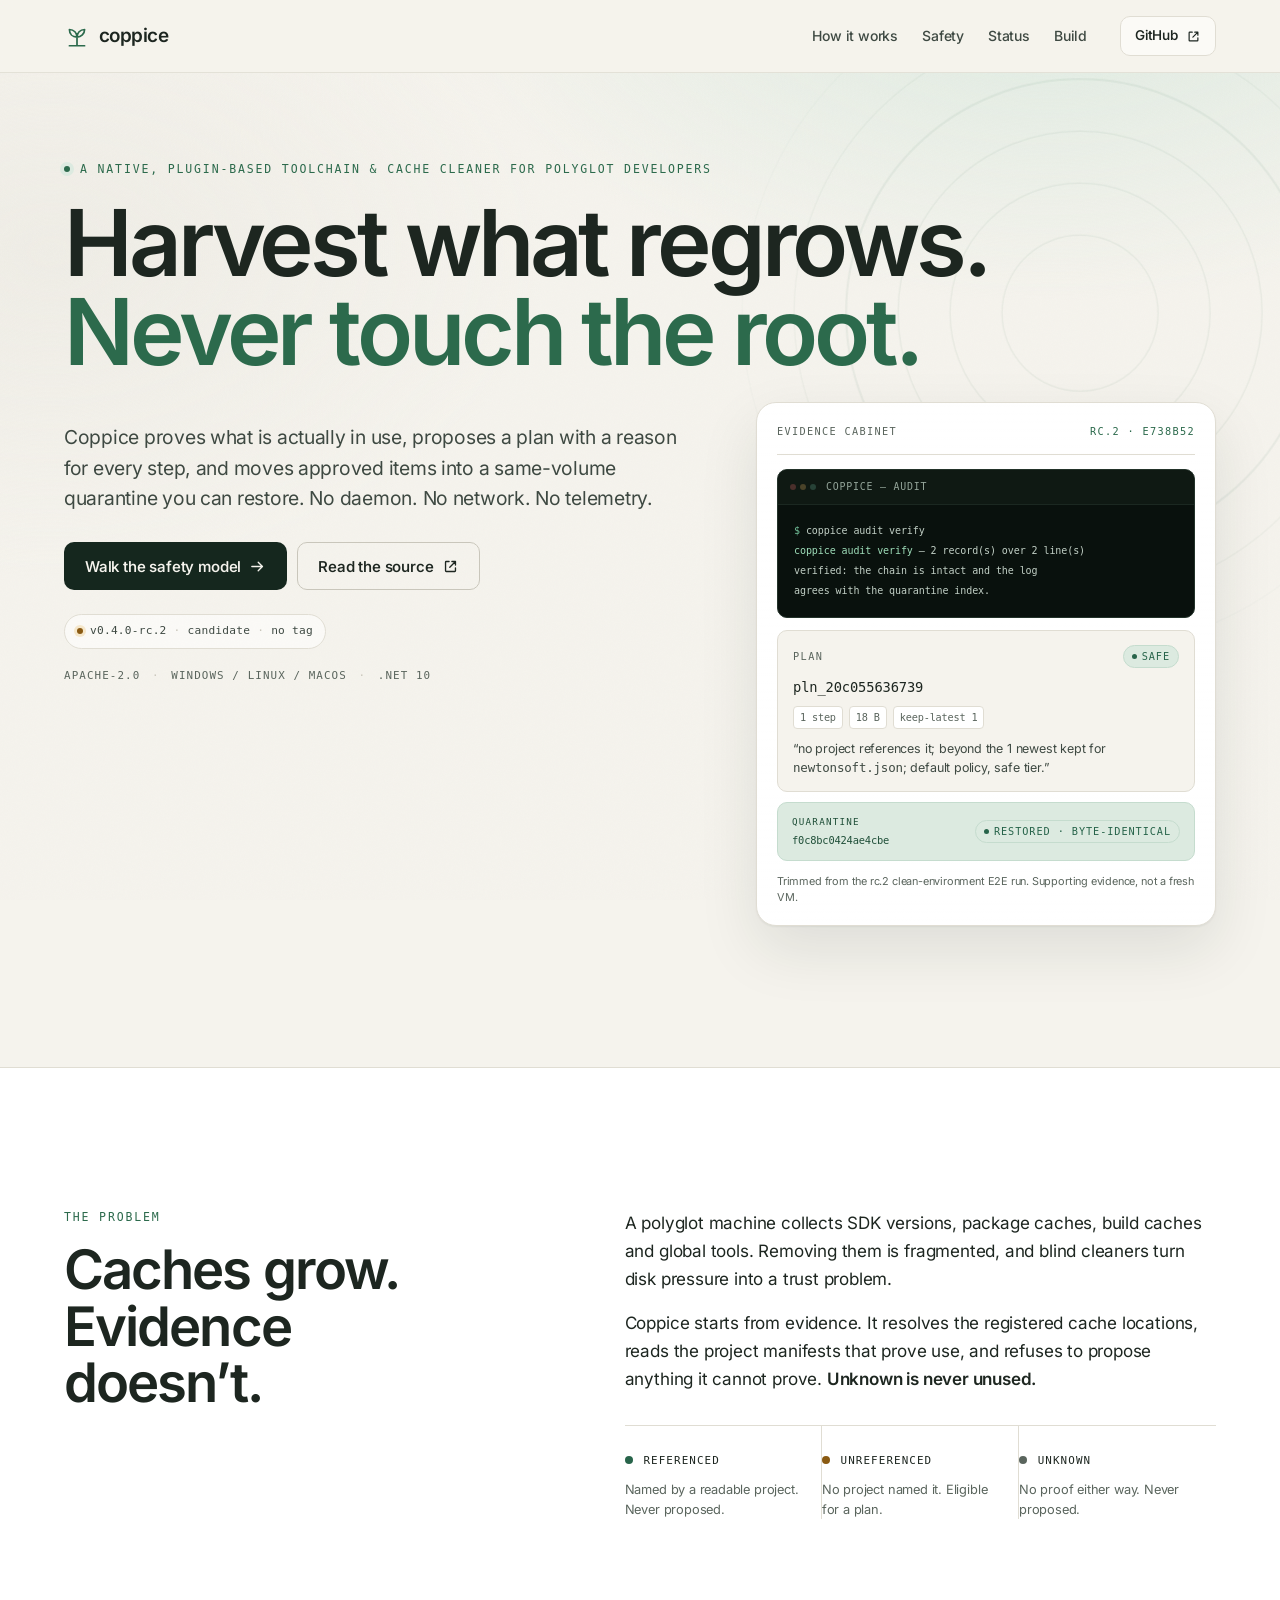
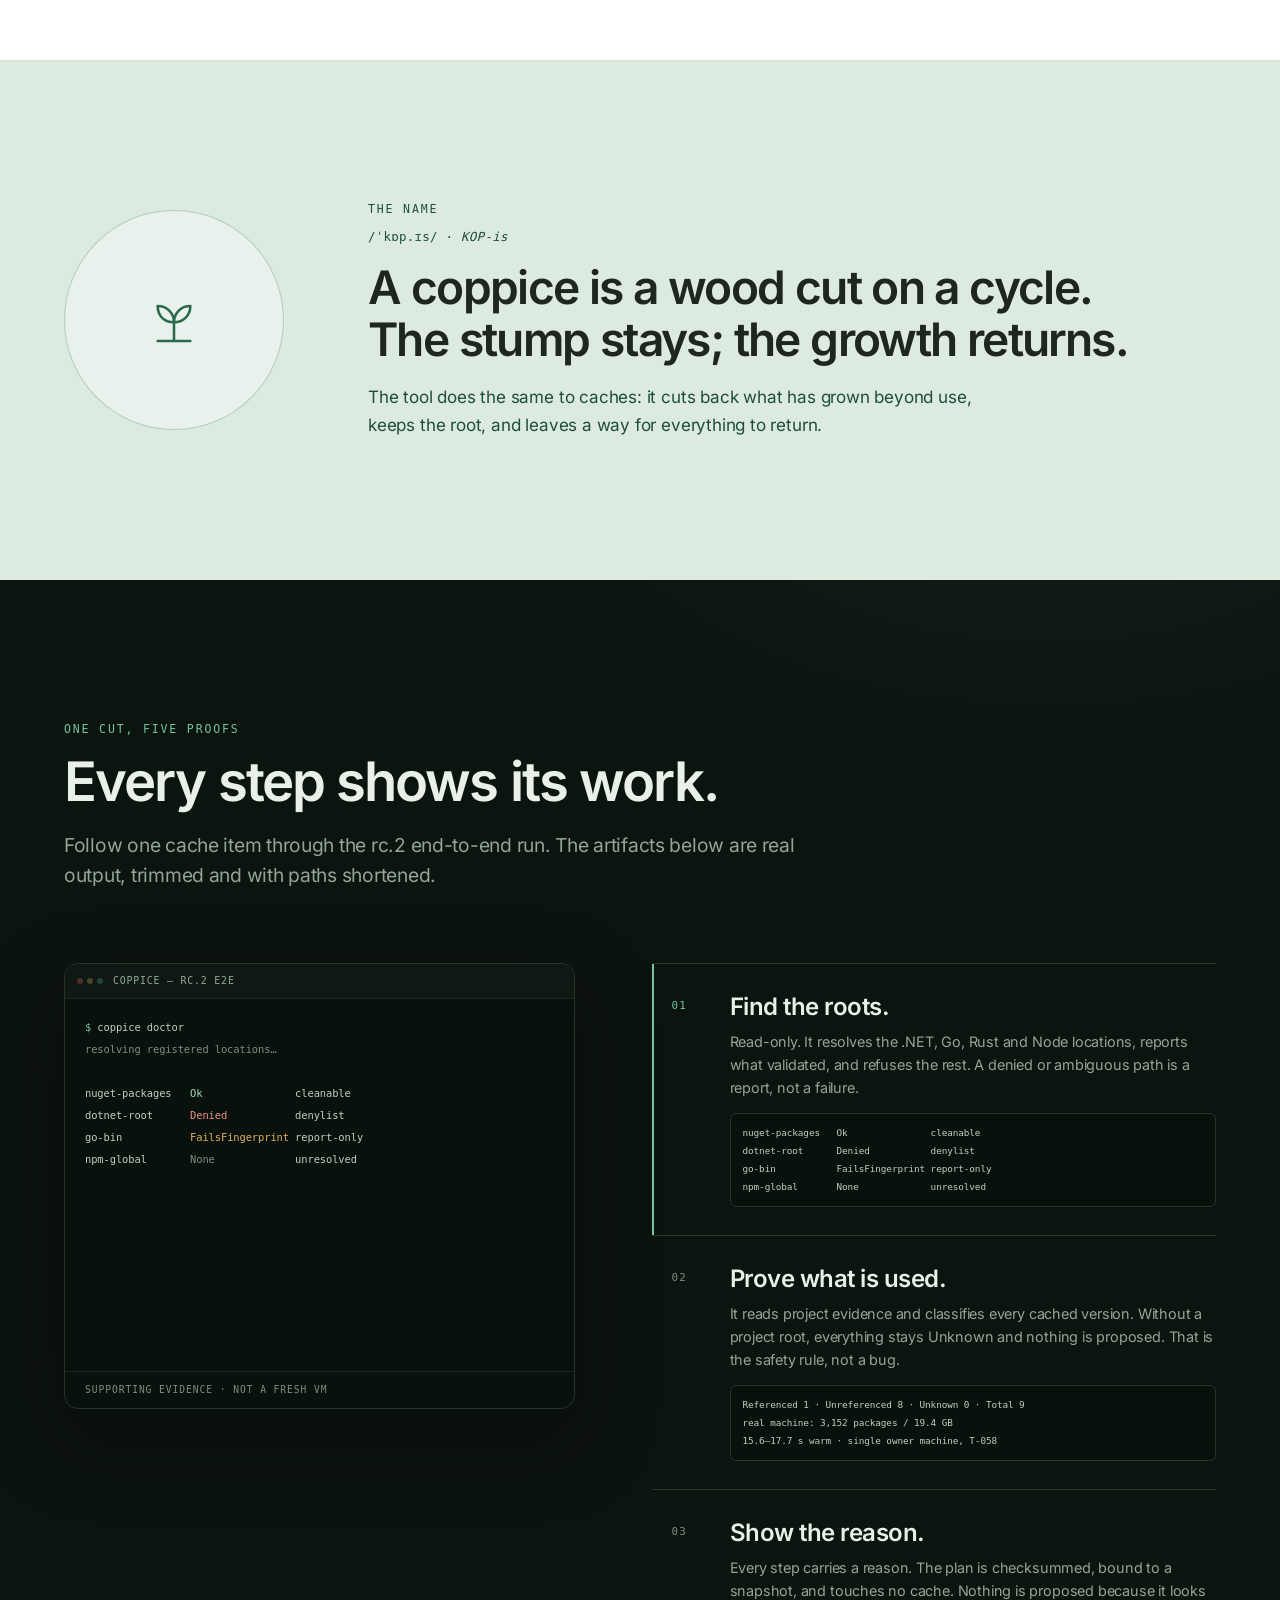
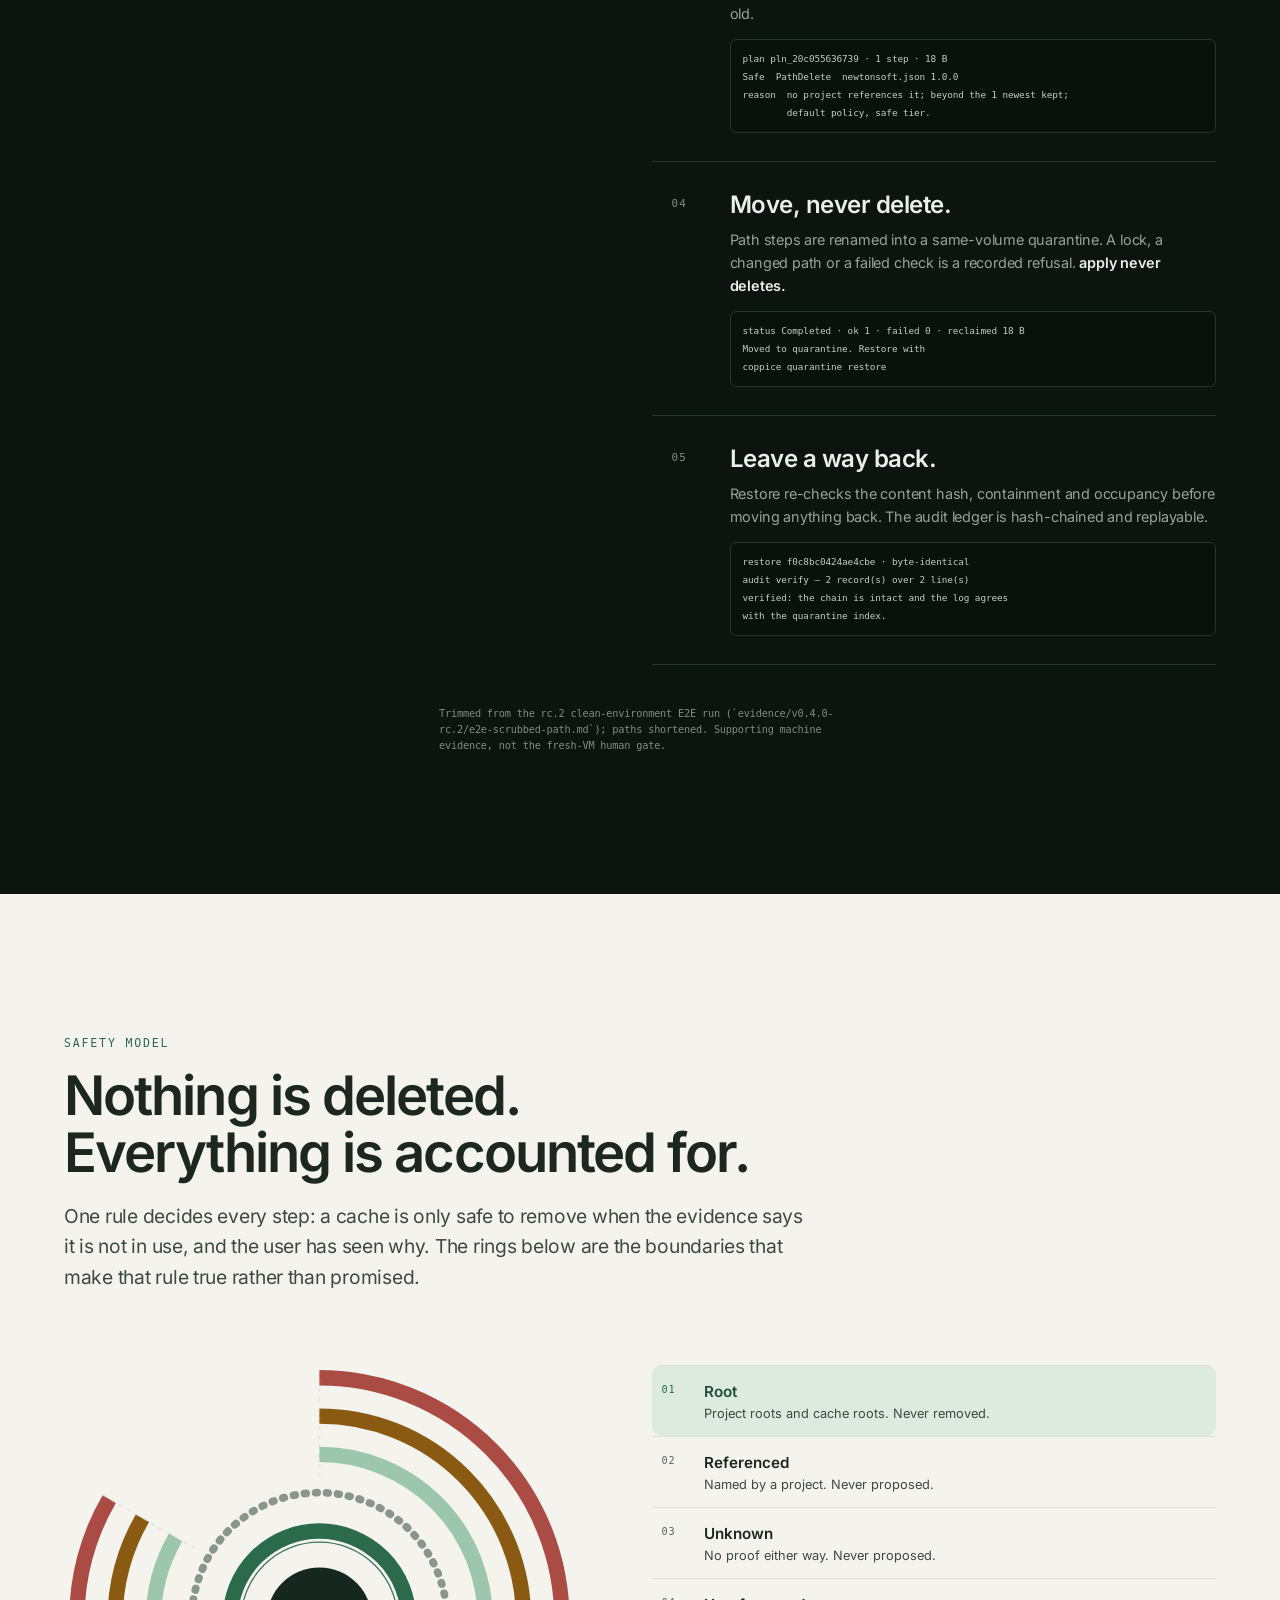
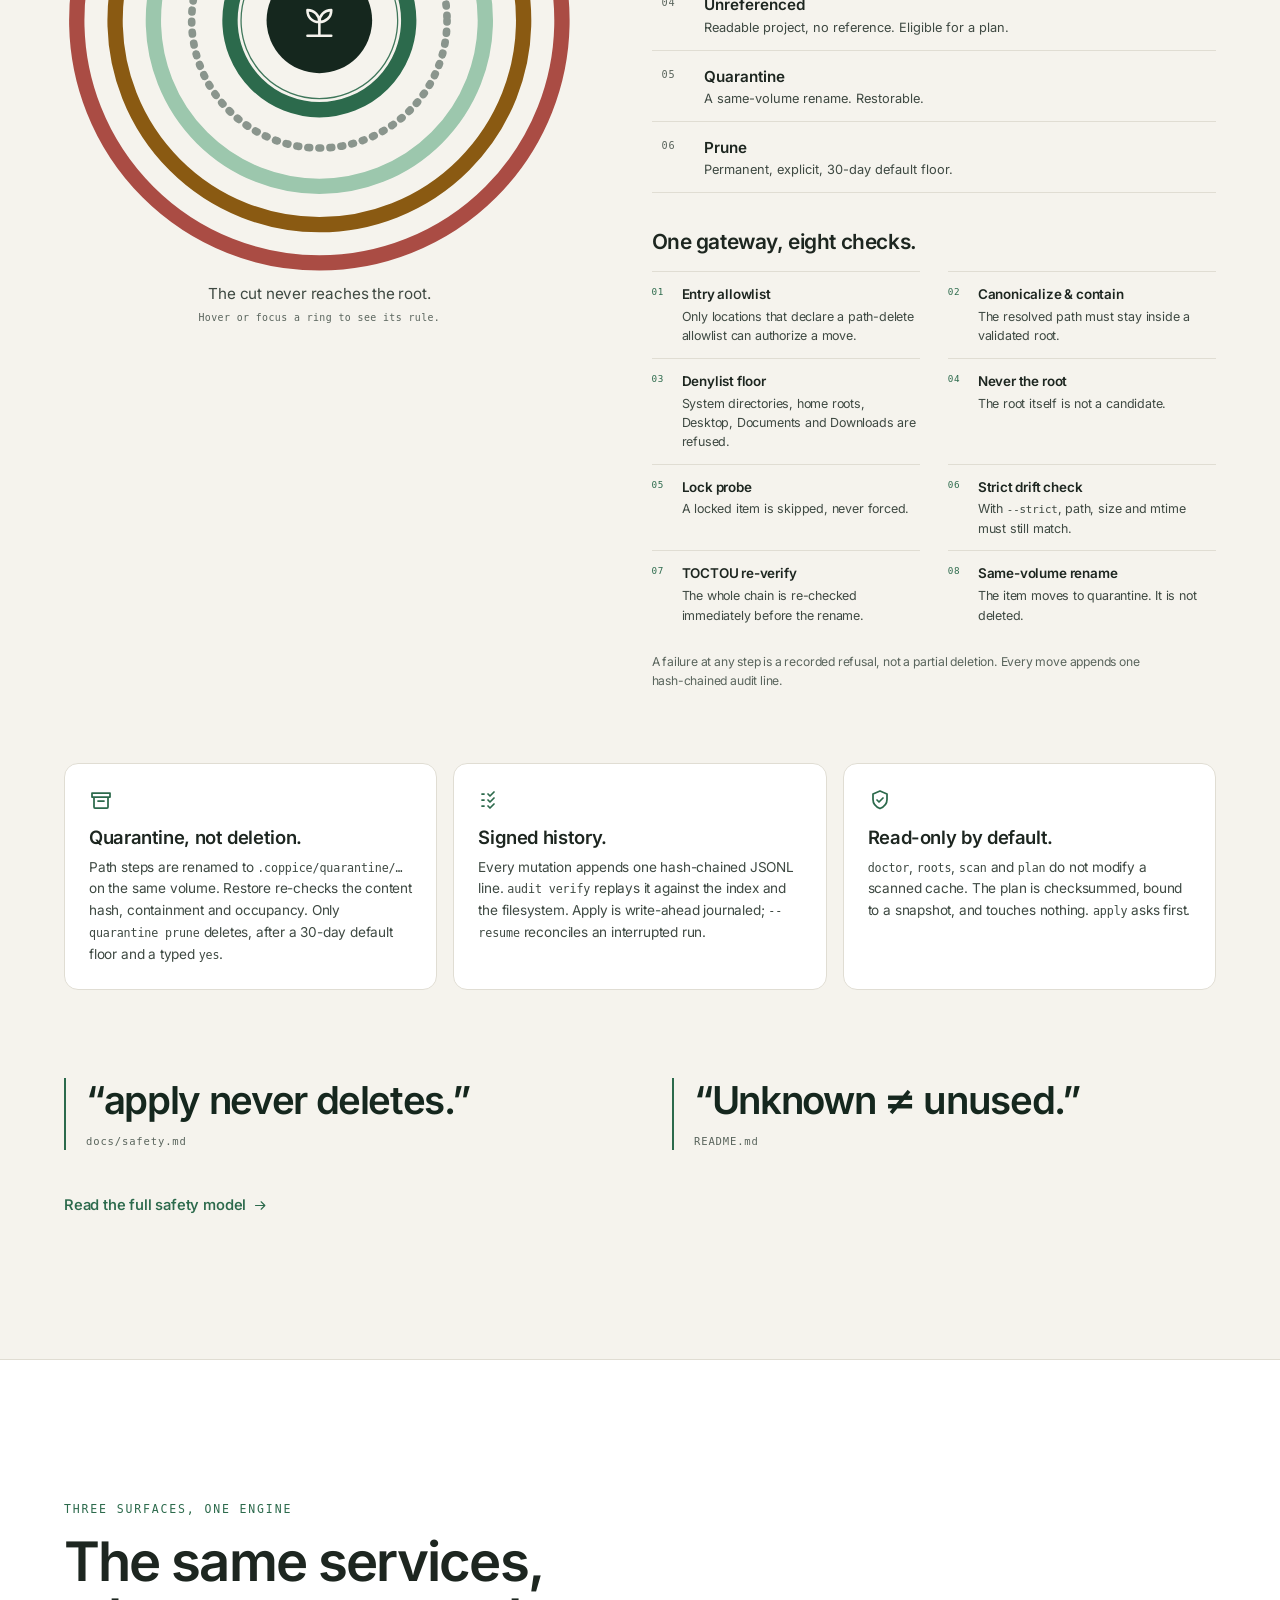
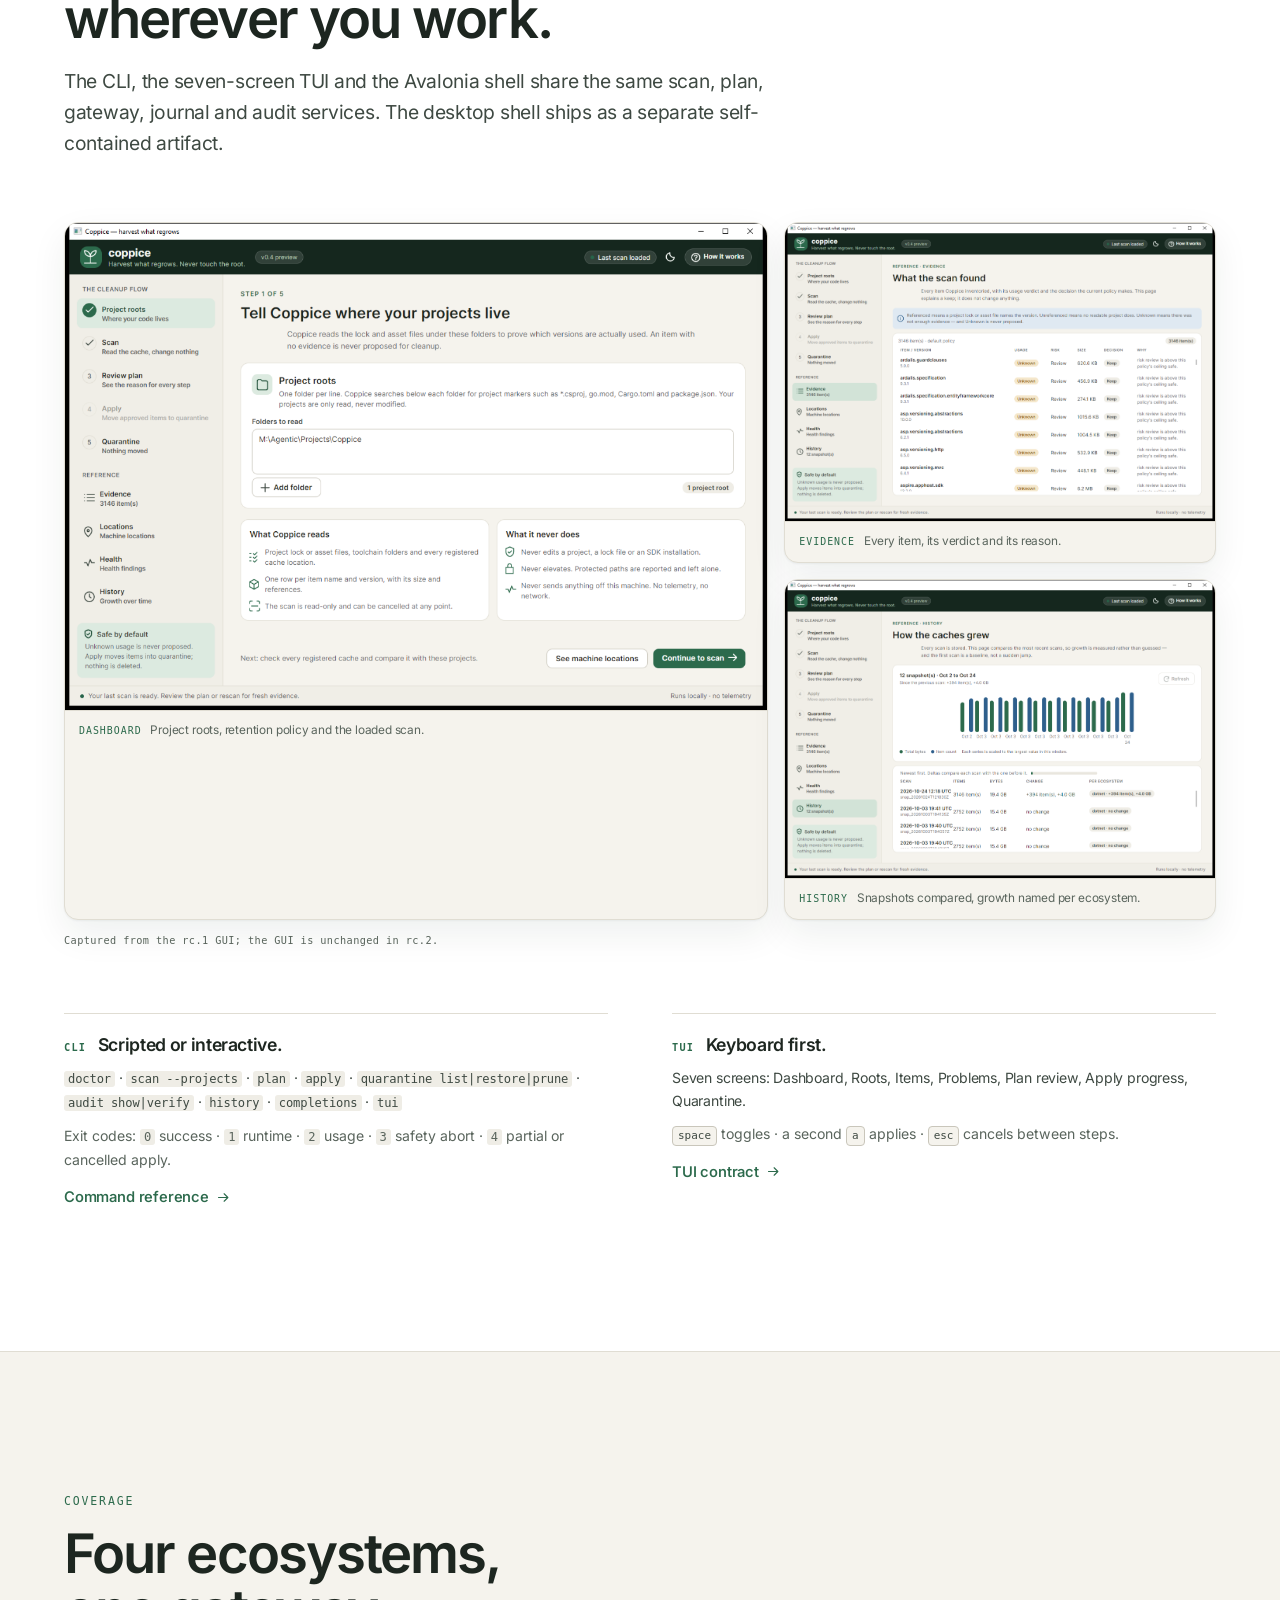
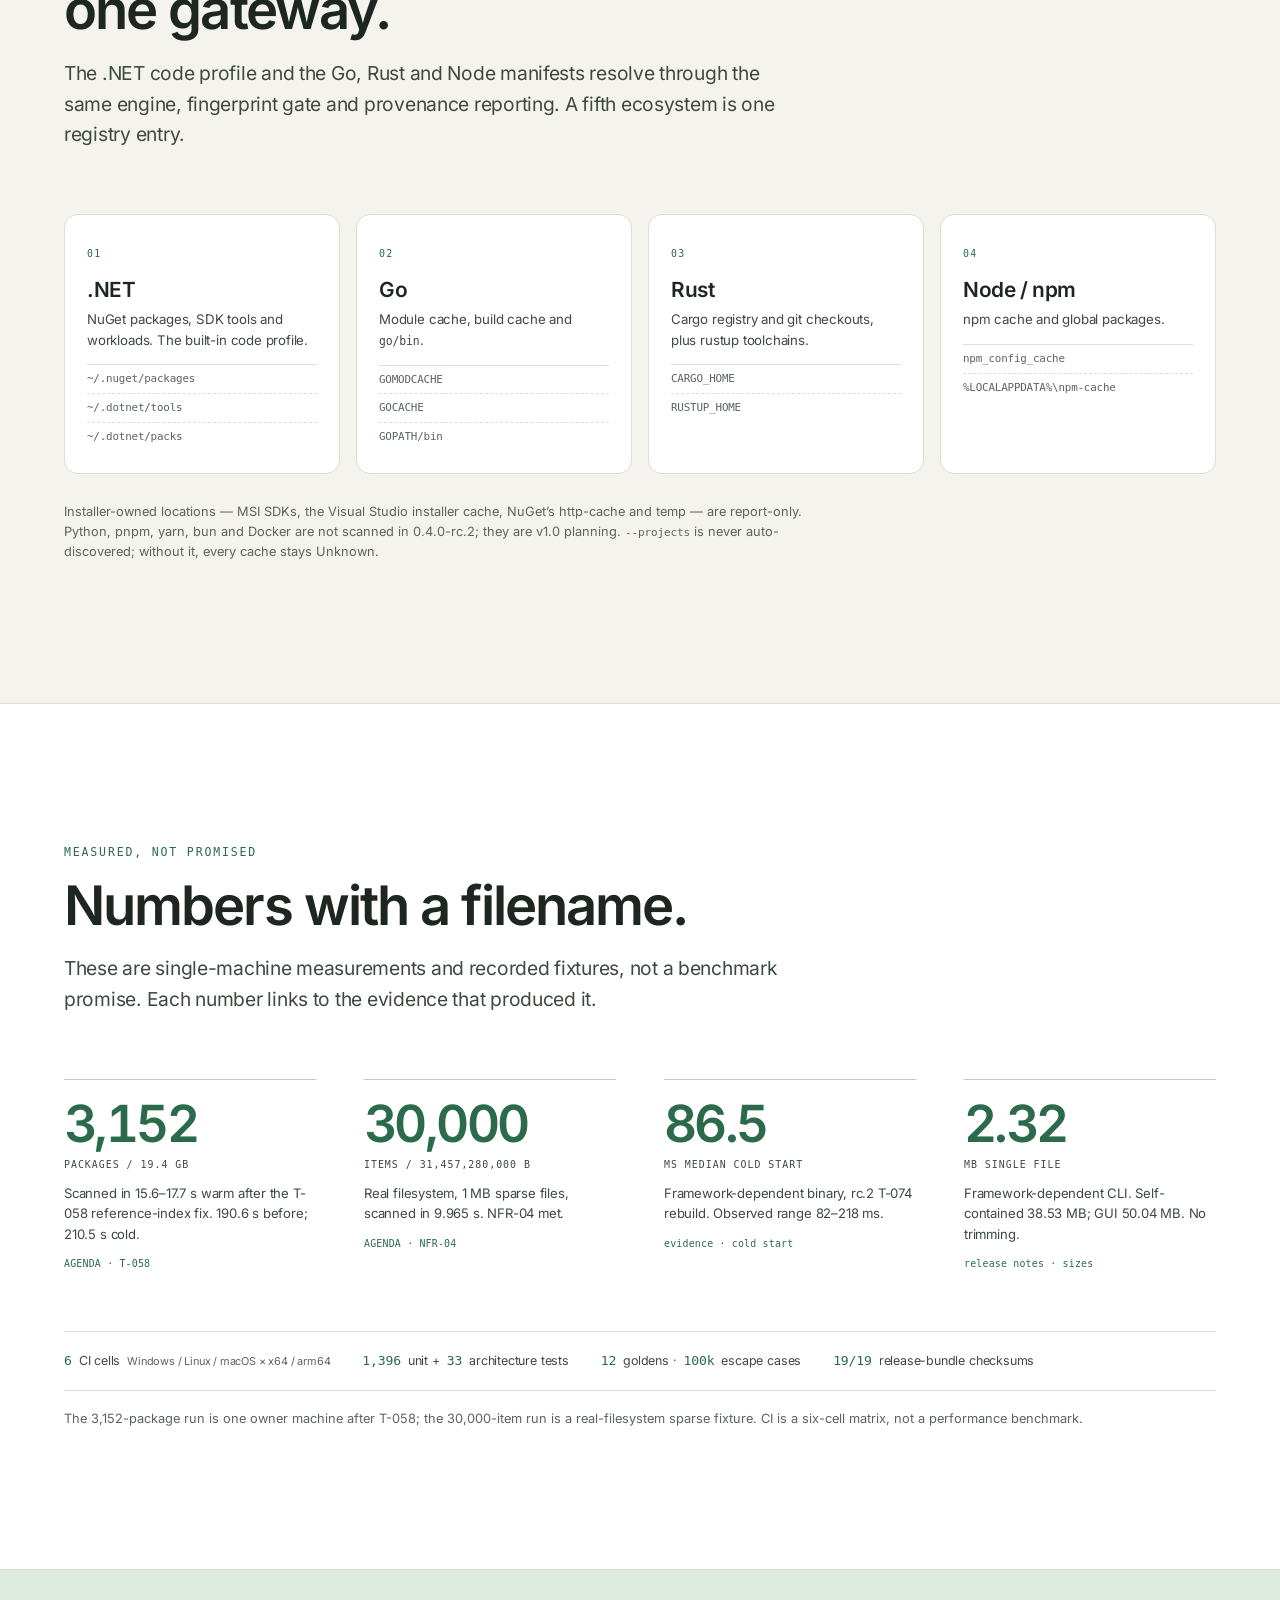
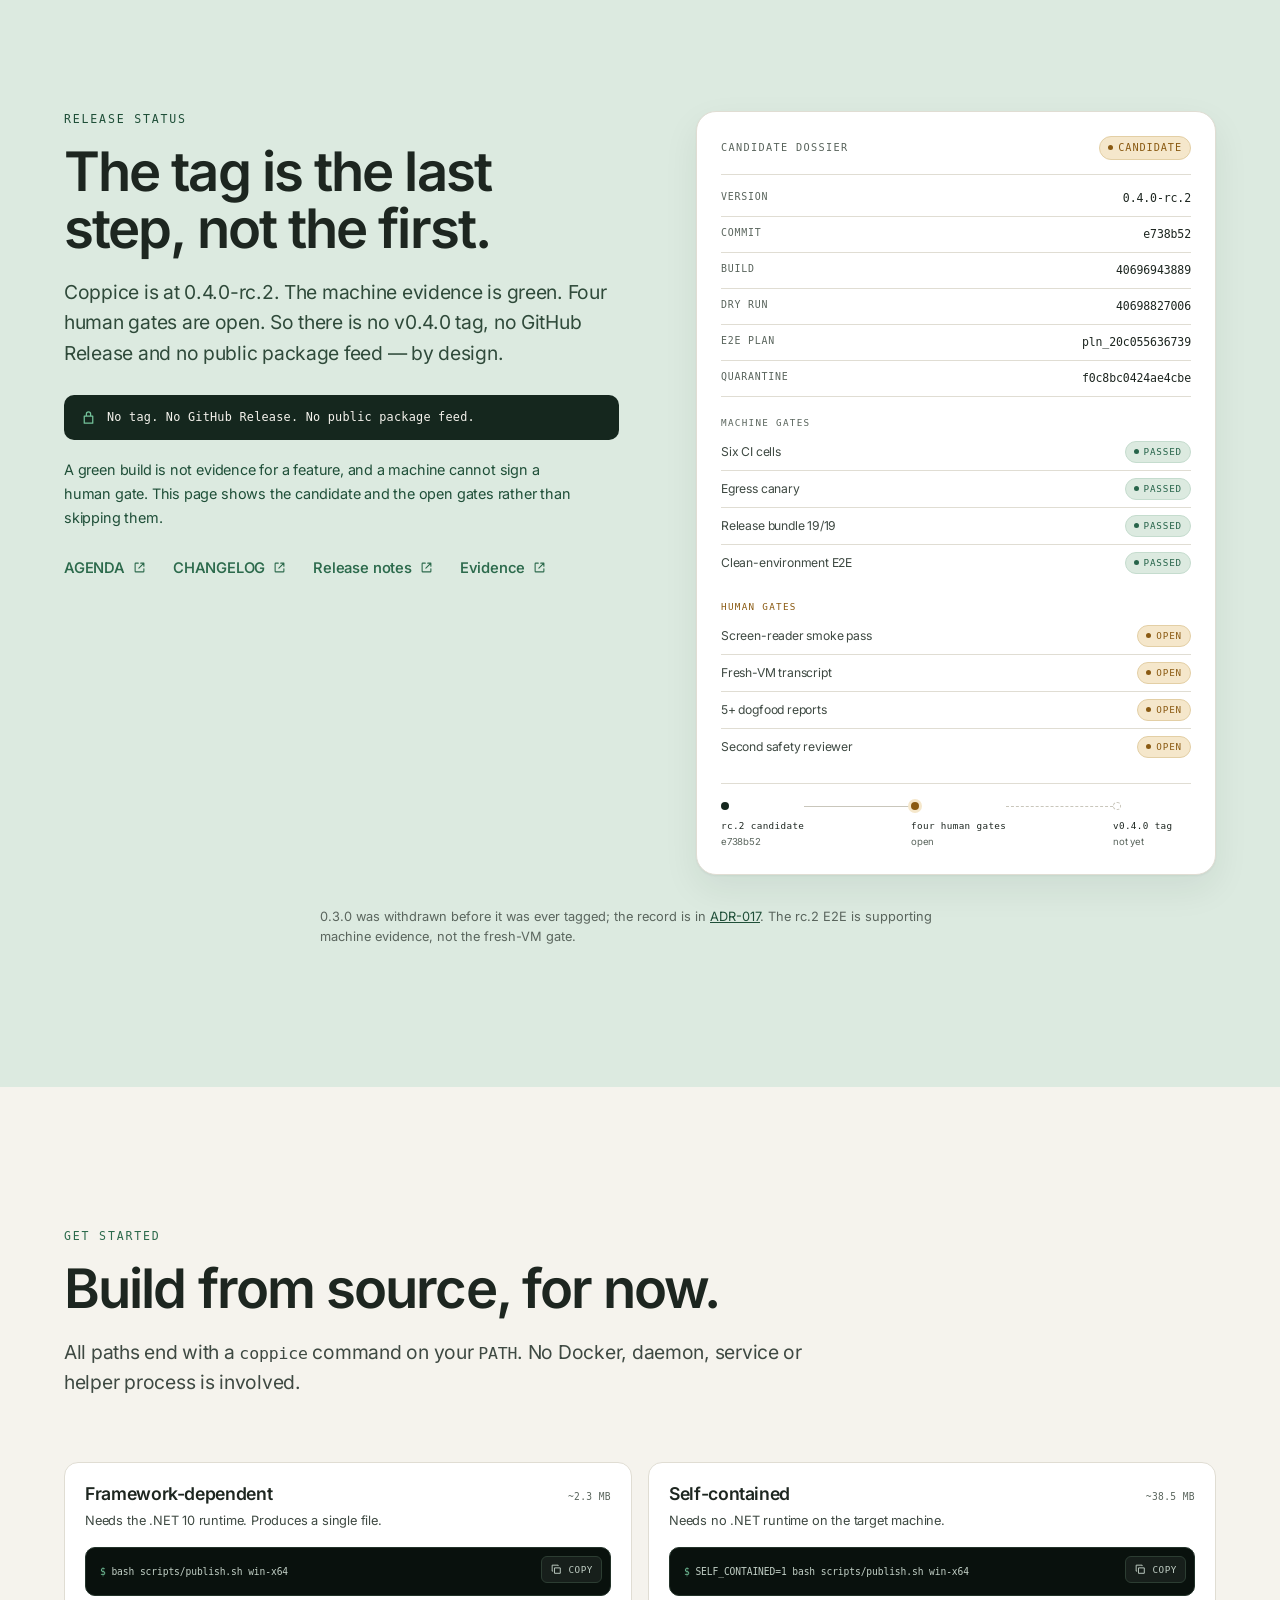
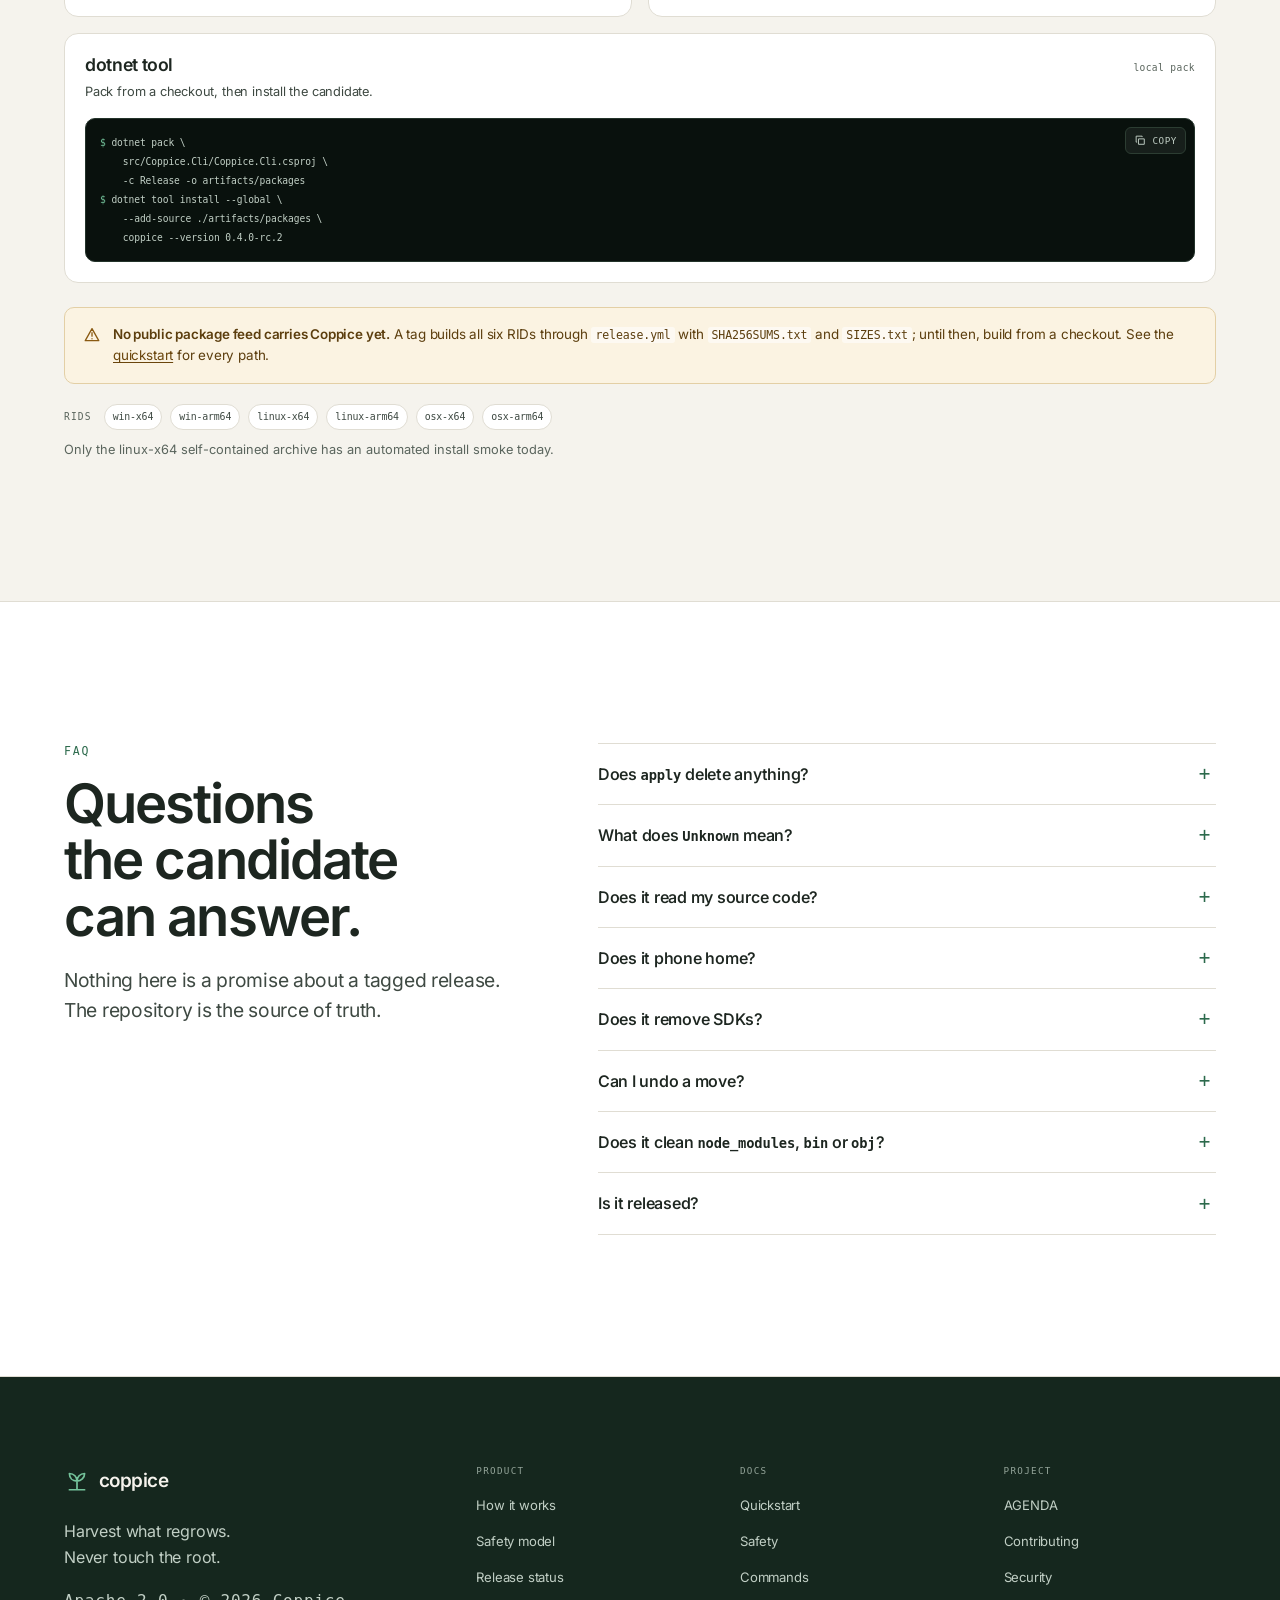
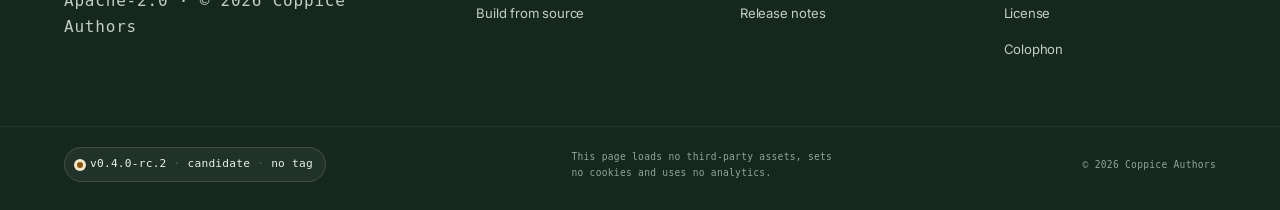
==== site/index.html @ c8d5f492 "T-075: add the project landing page" ====
<!doctype html>
<html lang="en">
<head>
  <meta charset="utf-8">
  <meta name="viewport" content="width=device-width, initial-scale=1">
  <title>Coppice — Harvest what regrows. Never touch the root.</title>
  <meta name="description" content="A native, plugin-based toolchain and cache cleaner for polyglot developers. Dry-run by default, quarantine instead of deletion, and a hash-chained audit ledger. 0.4.0-rc.2 is a candidate; no tag yet.">
  <meta name="author" content="Coppice Authors">
  <meta name="theme-color" content="#15271E">
  <link rel="canonical" href="https://sudoscratchy.github.io/coppice/">
  <meta property="og:type" content="website">
  <meta property="og:site_name" content="Coppice">
  <meta property="og:title" content="Coppice — Harvest what regrows. Never touch the root.">
  <meta property="og:description" content="A native, plugin-based toolchain and cache cleaner for polyglot developers. Dry-run by default, quarantine instead of deletion, hash-chained audit. 0.4.0-rc.2 is a candidate; no tag yet.">
  <meta property="og:url" content="https://sudoscratchy.github.io/coppice/">
  <meta property="og:image" content="https://sudoscratchy.github.io/coppice/assets/img/og.png">
  <meta property="og:image:width" content="1200">
  <meta property="og:image:height" content="630">
  <meta property="og:image:alt" content="Coppice — harvest what regrows. Never touch the root. A 0.4.0-rc.2 candidate with an evidence cabinet.">
  <meta name="twitter:card" content="summary_large_image">
  <meta name="twitter:title" content="Coppice — Harvest what regrows. Never touch the root.">
  <meta name="twitter:description" content="A native, plugin-based toolchain and cache cleaner for polyglot developers. Dry-run by default, quarantine instead of deletion, hash-chained audit. 0.4.0-rc.2 is a candidate; no tag yet.">
  <meta name="twitter:image" content="https://sudoscratchy.github.io/coppice/assets/img/og.png">
  <link rel="icon" href="favicon.svg" type="image/svg+xml">
  <link rel="preload" href="assets/fonts/inter-latin-var.woff2" as="font" type="font/woff2" crossorigin>
  <link rel="stylesheet" href="assets/css/site.css">
  <script src="assets/js/site.js" defer></script>
</head>
<body id="top">
  <svg class="svg-sprite" aria-hidden="true" focusable="false" width="0" height="0">
    <symbol id="i-sprout" viewBox="0 0 24 24"><path d="M12 21v-8 M12 13C12 9.2 9.2 6 5 6c0 4.2 2.8 7 7 7z M12 13c0-3.8 2.8-7 7-7 0 4.2-3.2 7-7 7z M5 21h14"/></symbol>
    <symbol id="i-arrow" viewBox="0 0 24 24"><path d="M4 12h15 M13 6l6 6-6 6"/></symbol>
    <symbol id="i-external" viewBox="0 0 24 24"><path d="M14 5h5v5 M19 5l-8 8 M19 14v4a1 1 0 0 1-1 1H6a1 1 0 0 1-1-1V6a1 1 0 0 1 1-1h4"/></symbol>
    <symbol id="i-shield" viewBox="0 0 24 24"><path d="M12 3l7 3v5.5c0 4.2-2.9 7.3-7 9-4.1-1.7-7-4.8-7-9V6z M9 12l2 2 4-4"/></symbol>
    <symbol id="i-archive" viewBox="0 0 24 24"><path d="M3 5h18v4H3z M5 9v10a1 1 0 0 0 1 1h12a1 1 0 0 0 1-1V9 M9 13h6"/></symbol>
    <symbol id="i-list" viewBox="0 0 24 24"><path d="M4 6h2 M4 12h2 M4 18h2 M10 6l2 2 4-4 M10 12l2 2 4-4 M10 18l2 2 4-4"/></symbol>
    <symbol id="i-lock" viewBox="0 0 24 24"><path d="M6 10h12v10H6z M9 10V7a3 3 0 0 1 6 0v3"/></symbol>
    <symbol id="i-check" viewBox="0 0 24 24"><path d="M5 13l4 4L19 7"/></symbol>
    <symbol id="i-copy" viewBox="0 0 24 24"><path d="M9 9h10v10H9z M5 15H4V4h11v1"/></symbol>
    <symbol id="i-clock" viewBox="0 0 24 24"><path d="M12 3a9 9 0 1 0 0 18 9 9 0 0 0 0-18 M12 7v5l3 2"/></symbol>
    <symbol id="i-alert" viewBox="0 0 24 24"><path d="M12 3.5l9 16H3z M12 9v4.5 M12 17h.01"/></symbol>
    <symbol id="i-chevron" viewBox="0 0 24 24"><path d="M9 6l6 6-6 6"/></symbol>
  </svg>

  <a class="skip-link" href="#main">Skip to content</a>

  <header class="site-header">
    <div class="container header-inner">
      <a class="brand" href="#top" aria-label="Coppice home">
        <svg class="icon brand-mark" aria-hidden="true"><use href="#i-sprout"/></svg>
        <span class="brand-name">coppice</span>
      </a>
      <nav class="primary-nav" aria-label="Primary">
        <a href="#story">How it works</a>
        <a href="#safety">Safety</a>
        <a href="#status">Status</a>
        <a href="#install">Build</a>
      </nav>
      <a class="button button-small button-ghost header-github" href="https://github.com/SudoScraTchY/coppice">
        GitHub
        <svg class="icon" aria-hidden="true"><use href="#i-external"/></svg>
      </a>
    </div>
  </header>

  <main id="main">
    <section class="hero" aria-labelledby="hero-title">
      <svg class="hero-rings" viewBox="0 0 600 600" aria-hidden="true" focusable="false">
        <g fill="none" stroke="currentColor" stroke-width="1" pathLength="100">
          <circle class="hero-ring" cx="300" cy="300" r="60"/>
          <circle class="hero-ring" cx="300" cy="300" r="100"/>
          <circle class="hero-ring" cx="300" cy="300" r="140"/>
          <circle class="hero-ring hero-ring-accent" cx="300" cy="300" r="180"/>
          <circle class="hero-ring" cx="300" cy="300" r="220"/>
          <circle class="hero-ring" cx="300" cy="300" r="260"/>
          <circle class="hero-ring hero-ring-soft" cx="300" cy="300" r="300"/>
        </g>
      </svg>

      <div class="container hero-grid">
        <div class="hero-head">
          <p class="eyebrow"><span class="eyebrow-mark" aria-hidden="true"></span> A native, plugin-based toolchain &amp; cache cleaner for polyglot developers</p>
          <h1 id="hero-title">
            <span class="line">Harvest what regrows.</span>
            <span class="line accent">Never touch the root.</span>
          </h1>
        </div>
        <div class="hero-body">
          <p class="lede">Coppice proves what is actually in use, proposes a plan with a reason for every step, and moves approved items into a same-volume quarantine you can restore. No daemon. No network. No telemetry.</p>
          <div class="hero-actions">
            <a class="button button-primary" href="#safety">Walk the safety model <svg class="icon" aria-hidden="true"><use href="#i-arrow"/></svg></a>
            <a class="button button-ghost" href="https://github.com/SudoScraTchY/coppice">Read the source <svg class="icon" aria-hidden="true"><use href="#i-external"/></svg></a>
          </div>
          <a class="status-chip" href="#status">
            <span class="status-dot" aria-hidden="true"></span>
            v0.4.0-rc.2 <span class="status-sep" aria-hidden="true">·</span> candidate <span class="status-sep" aria-hidden="true">·</span> no tag
          </a>
          <p class="hero-meta mono">Apache-2.0 <span aria-hidden="true">·</span> Windows / Linux / macOS <span aria-hidden="true">·</span> .NET 10</p>
        </div>

        <aside class="evidence-cabinet" aria-label="Evidence from the release candidate">
          <div class="cabinet-head">
            <span class="mono">evidence cabinet</span>
            <span class="mono cabinet-ref">rc.2 <span aria-hidden="true">·</span> e738b52</span>
          </div>

          <div class="terminal">
            <div class="terminal-bar">
              <span class="terminal-dots" aria-hidden="true"><i></i><i></i><i></i></span>
              <span class="mono">coppice — audit</span>
            </div>
            <pre><code><span class="t-prompt">$</span> coppice audit verify
<span class="t-ok">coppice audit verify</span> — 2 record(s) over 2 line(s)
verified: the chain is intact and the log
agrees with the quarantine index.</code></pre>
            <span class="scan-line" aria-hidden="true"></span>
          </div>

          <div class="plan-card">
            <div class="plan-head">
              <span class="mono">plan</span>
              <span class="pill pill-safe">Safe</span>
            </div>
            <div class="plan-id mono">pln_20c055636739</div>
            <div class="plan-meta mono"><span>1 step</span><span>18 B</span><span>keep-latest 1</span></div>
            <p class="plan-reason">&ldquo;no project references it; beyond the 1 newest kept for <span class="mono">newtonsoft.json</span>; default policy, safe tier.&rdquo;</p>
          </div>

          <div class="quarantine-card">
            <div>
              <span class="mono quarantine-label">quarantine</span>
              <span class="mono quarantine-id">f0c8bc0424ae4cbe</span>
            </div>
            <span class="pill pill-ok">restored · byte-identical</span>
          </div>

          <p class="cabinet-note">Trimmed from the rc.2 clean-environment E2E run. Supporting evidence, not a fresh VM.</p>
        </aside>
      </div>
    </section>

    <section class="section problem" id="why" aria-labelledby="problem-title">
      <div class="container split">
        <div class="split-head">
          <p class="eyebrow">The problem</p>
          <h2 id="problem-title">Caches grow.<br>Evidence doesn&rsquo;t.</h2>
        </div>
        <div class="prose">
          <p>A polyglot machine collects SDK versions, package caches, build caches and global tools. Removing them is fragmented, and blind cleaners turn disk pressure into a trust problem.</p>
          <p>Coppice starts from evidence. It resolves the registered cache locations, reads the project manifests that prove use, and refuses to propose anything it cannot prove. <strong>Unknown is never unused.</strong></p>
          <div class="verdict-grid" aria-label="The three usage verdicts">
            <div class="verdict">
              <span class="verdict-dot verdict-dot-ok" aria-hidden="true"></span>
              <span class="mono verdict-label">Referenced</span>
              <p>Named by a readable project. Never proposed.</p>
            </div>
            <div class="verdict">
              <span class="verdict-dot verdict-dot-mid" aria-hidden="true"></span>
              <span class="mono verdict-label">Unreferenced</span>
              <p>No project named it. Eligible for a plan.</p>
            </div>
            <div class="verdict">
              <span class="verdict-dot verdict-dot-unknown" aria-hidden="true"></span>
              <span class="mono verdict-label">Unknown</span>
              <p>No proof either way. Never proposed.</p>
            </div>
          </div>
        </div>
      </div>
    </section>

    <section class="section etymology" aria-labelledby="name-title">
      <div class="container etymology-grid">
        <div class="etymology-mark" aria-hidden="true">
          <svg class="icon icon-large"><use href="#i-sprout"/></svg>
        </div>
        <div>
          <p class="eyebrow">The name</p>
          <p class="pron mono">/ˈkɒp.ɪs/ <span aria-hidden="true">·</span> <em>KOP-is</em></p>
          <h2 id="name-title" class="etymology-line">A coppice is a wood cut on a cycle.<br>The stump stays; the growth returns.</h2>
          <p class="prose-narrow">The tool does the same to caches: it cuts back what has grown beyond use, keeps the root, and leaves a way for everything to return.</p>
        </div>
      </div>
    </section>

    <section class="section story" id="story" aria-labelledby="story-title">
      <div class="container">
        <div class="story-intro">
          <p class="eyebrow">One cut, five proofs</p>
          <h2 id="story-title">Every step shows its work.</h2>
          <p class="lede">Follow one cache item through the rc.2 end-to-end run. The artifacts below are real output, trimmed and with paths shortened.</p>
        </div>
      </div>

      <div class="container story-grid">
        <div class="story-terminal-wrap">
          <div class="story-terminal" aria-hidden="true">
            <div class="terminal-bar">
              <span class="terminal-dots"><i></i><i></i><i></i></span>
              <span class="mono">coppice — rc.2 e2e</span>
            </div>
            <div class="story-panes">
              <div class="story-pane is-active" data-story-pane="doctor">
                <pre><code><span class="t-prompt">$</span> coppice doctor
<span class="t-muted">resolving registered locations…</span>

nuget-packages   <span class="t-ok">Ok</span>               cleanable
dotnet-root      <span class="t-danger">Denied</span>           denylist
go-bin           <span class="t-warn">FailsFingerprint</span> report-only
npm-global       <span class="t-muted">None</span>             unresolved</code></pre>
              </div>
              <div class="story-pane" data-story-pane="scan">
                <pre><code><span class="t-prompt">$</span> coppice scan --projects ~/src
<span class="t-muted">snapshot stored · caches untouched</span>

Usage
  <span class="t-ok">Referenced</span>        1
  <span class="t-accent">Unreferenced</span>      8
  Unknown           0
  Total             9

<span class="t-muted">real machine: 3,152 packages / 19.4 GB</span>
<span class="t-muted">15.6–17.7 s warm · single owner machine</span></code></pre>
              </div>
              <div class="story-pane" data-story-pane="plan">
                <pre><code><span class="t-prompt">$</span> coppice plan --keep-latest 1

plan   <span class="t-accent">pln_20c055636739</span>
1 step · 18 B · keep-latest 1

<span class="t-ok">Safe</span>  PathDelete  newtonsoft.json 1.0.0
<span class="t-muted">reason  no project references it; beyond the
1 newest kept; default policy, safe tier.</span>

<span class="t-muted">the plan touches no cache</span></code></pre>
              </div>
              <div class="story-pane" data-story-pane="apply">
                <pre><code><span class="t-prompt">$</span> coppice apply --plan plan.json --yes

status      <span class="t-ok">Completed</span>
ok          1
failed      0
reclaimed   18 B

<span class="t-muted">Moved to quarantine. Restore with</span>
<span class="t-accent">coppice quarantine restore</span></code></pre>
              </div>
              <div class="story-pane" data-story-pane="restore">
                <pre><code><span class="t-prompt">$</span> coppice quarantine restore f0c8bc0424ae4cbe

restored    <span class="t-ok">true</span> · byte-identical

<span class="t-prompt">$</span> coppice audit verify
<span class="t-ok">coppice audit verify</span> — 2 record(s) over 2 line(s)
verified: the chain is intact and the log
agrees with the quarantine index.</code></pre>
              </div>
            </div>
            <div class="terminal-foot mono">supporting evidence <span aria-hidden="true">·</span> not a fresh VM</div>
          </div>
        </div>

        <ol class="story-steps">
          <li class="story-step is-active" data-story-step="doctor">
            <span class="step-index mono">01</span>
            <div class="step-body">
              <h3>Find the roots.</h3>
              <p>Read-only. It resolves the .NET, Go, Rust and Node locations, reports what validated, and refuses the rest. A denied or ambiguous path is a report, not a failure.</p>
              <pre class="step-artifact" aria-label="Doctor output"><code>nuget-packages   Ok               cleanable
dotnet-root      Denied           denylist
go-bin           FailsFingerprint report-only
npm-global       None             unresolved</code></pre>
            </div>
          </li>
          <li class="story-step" data-story-step="scan">
            <span class="step-index mono">02</span>
            <div class="step-body">
              <h3>Prove what is used.</h3>
              <p>It reads project evidence and classifies every cached version. Without a project root, everything stays Unknown and nothing is proposed. That is the safety rule, not a bug.</p>
              <pre class="step-artifact" aria-label="Scan usage output"><code>Referenced 1 · Unreferenced 8 · Unknown 0 · Total 9
real machine: 3,152 packages / 19.4 GB
15.6–17.7 s warm · single owner machine, T-058</code></pre>
            </div>
          </li>
          <li class="story-step" data-story-step="plan">
            <span class="step-index mono">03</span>
            <div class="step-body">
              <h3>Show the reason.</h3>
              <p>Every step carries a reason. The plan is checksummed, bound to a snapshot, and touches no cache. Nothing is proposed because it looks old.</p>
              <pre class="step-artifact" aria-label="Plan output"><code>plan pln_20c055636739 · 1 step · 18 B
Safe  PathDelete  newtonsoft.json 1.0.0
reason  no project references it; beyond the 1 newest kept;
        default policy, safe tier.</code></pre>
            </div>
          </li>
          <li class="story-step" data-story-step="apply">
            <span class="step-index mono">04</span>
            <div class="step-body">
              <h3>Move, never delete.</h3>
              <p>Path steps are renamed into a same-volume quarantine. A lock, a changed path or a failed check is a recorded refusal. <strong>apply never deletes.</strong></p>
              <pre class="step-artifact" aria-label="Apply output"><code>status Completed · ok 1 · failed 0 · reclaimed 18 B
Moved to quarantine. Restore with
coppice quarantine restore</code></pre>
            </div>
          </li>
          <li class="story-step" data-story-step="restore">
            <span class="step-index mono">05</span>
            <div class="step-body">
              <h3>Leave a way back.</h3>
              <p>Restore re-checks the content hash, containment and occupancy before moving anything back. The audit ledger is hash-chained and replayable.</p>
              <pre class="step-artifact" aria-label="Restore and audit output"><code>restore f0c8bc0424ae4cbe · byte-identical
audit verify — 2 record(s) over 2 line(s)
verified: the chain is intact and the log agrees
with the quarantine index.</code></pre>
            </div>
          </li>
        </ol>
      </div>

      <p class="container story-footnote mono">Trimmed from the rc.2 clean-environment E2E run (`evidence/v0.4.0-rc.2/e2e-scrubbed-path.md`); paths shortened. Supporting machine evidence, not the fresh-VM human gate.</p>
    </section>

    <section class="section safety" id="safety" aria-labelledby="safety-title">
      <div class="container">
        <div class="safety-head">
          <p class="eyebrow">Safety model</p>
          <h2 id="safety-title">Nothing is deleted.<br>Everything is accounted for.</h2>
          <p class="lede">One rule decides every step: a cache is only safe to remove when the evidence says it is not in use, and the user has seen why. The rings below are the boundaries that make that rule true rather than promised.</p>
        </div>
      </div>

      <div class="container safety-grid">
        <figure class="rings-figure" data-active-ring="0">
          <svg class="rings-svg" viewBox="0 0 600 600" aria-hidden="true" focusable="false">
            <circle class="ring-halo" cx="300" cy="300" r="92"/>
            <circle class="ring ring-0" cx="300" cy="300" r="62"/>
            <circle class="ring ring-1" cx="300" cy="300" r="105"/>
            <circle class="ring ring-2" cx="300" cy="300" r="150"/>
            <circle class="ring ring-3" cx="300" cy="300" r="195" pathLength="360" stroke-dasharray="300 60" transform="rotate(-90 300 300)"/>
            <circle class="ring ring-4" cx="300" cy="300" r="240" pathLength="360" stroke-dasharray="300 60" transform="rotate(-90 300 300)"/>
            <circle class="ring ring-5" cx="300" cy="300" r="285" pathLength="360" stroke-dasharray="300 60" transform="rotate(-90 300 300)"/>
            <g class="ring-cut">
              <line x1="300" y1="6" x2="300" y2="130" transform="rotate(300 300 300)"/>
              <line x1="300" y1="6" x2="300" y2="130"/>
            </g>
            <g class="ring-sprout" transform="translate(276 276) scale(2)">
              <path d="M12 21v-8 M12 13C12 9.2 9.2 6 5 6c0 4.2 2.8 7 7 7z M12 13c0-3.8 2.8-7 7-7 0 4.2-3.2 7-7 7z M5 21h14"/>
            </g>
          </svg>
          <figcaption>The cut never reaches the root.</figcaption>
          <p class="rings-note mono">Hover or focus a ring to see its rule.</p>
        </figure>

        <div class="safety-controls">
          <div class="ring-list" role="group" aria-label="Safety boundaries">
            <button class="ring-item is-active" type="button" data-ring="0" aria-pressed="true">
              <span class="ring-index mono">01</span>
              <span class="ring-text"><span class="ring-name">Root</span><span class="ring-rule">Project roots and cache roots. Never removed.</span></span>
            </button>
            <button class="ring-item" type="button" data-ring="1" aria-pressed="false">
              <span class="ring-index mono">02</span>
              <span class="ring-text"><span class="ring-name">Referenced</span><span class="ring-rule">Named by a project. Never proposed.</span></span>
            </button>
            <button class="ring-item" type="button" data-ring="2" aria-pressed="false">
              <span class="ring-index mono">03</span>
              <span class="ring-text"><span class="ring-name">Unknown</span><span class="ring-rule">No proof either way. Never proposed.</span></span>
            </button>
            <button class="ring-item" type="button" data-ring="3" aria-pressed="false">
              <span class="ring-index mono">04</span>
              <span class="ring-text"><span class="ring-name">Unreferenced</span><span class="ring-rule">Readable project, no reference. Eligible for a plan.</span></span>
            </button>
            <button class="ring-item" type="button" data-ring="4" aria-pressed="false">
              <span class="ring-index mono">05</span>
              <span class="ring-text"><span class="ring-name">Quarantine</span><span class="ring-rule">A same-volume rename. Restorable.</span></span>
            </button>
            <button class="ring-item" type="button" data-ring="5" aria-pressed="false">
              <span class="ring-index mono">06</span>
              <span class="ring-text"><span class="ring-name">Prune</span><span class="ring-rule">Permanent, explicit, 30-day default floor.</span></span>
            </button>
          </div>

          <div class="gateway">
            <h3>One gateway, eight checks.</h3>
            <ol class="gateway-list">
              <li><span>Entry allowlist</span>Only locations that declare a path-delete allowlist can authorize a move.</li>
              <li><span>Canonicalize &amp; contain</span>The resolved path must stay inside a validated root.</li>
              <li><span>Denylist floor</span>System directories, home roots, Desktop, Documents and Downloads are refused.</li>
              <li><span>Never the root</span>The root itself is not a candidate.</li>
              <li><span>Lock probe</span>A locked item is skipped, never forced.</li>
              <li><span>Strict drift check</span>With <code>--strict</code>, path, size and mtime must still match.</li>
              <li><span>TOCTOU re-verify</span>The whole chain is re-checked immediately before the rename.</li>
              <li><span>Same-volume rename</span>The item moves to quarantine. It is not deleted.</li>
            </ol>
            <p class="gateway-note">A failure at any step is a recorded refusal, not a partial deletion. Every move appends one hash-chained audit line.</p>
          </div>
        </div>
      </div>

      <div class="container safety-cards">
        <article class="safety-card">
          <svg class="icon" aria-hidden="true"><use href="#i-archive"/></svg>
          <h3>Quarantine, not deletion.</h3>
          <p>Path steps are renamed to <code>.coppice/quarantine/…</code> on the same volume. Restore re-checks the content hash, containment and occupancy. Only <code>quarantine prune</code> deletes, after a 30-day default floor and a typed <code>yes</code>.</p>
        </article>
        <article class="safety-card">
          <svg class="icon" aria-hidden="true"><use href="#i-list"/></svg>
          <h3>Signed history.</h3>
          <p>Every mutation appends one hash-chained JSONL line. <code>audit verify</code> replays it against the index and the filesystem. Apply is write-ahead journaled; <code>--resume</code> reconciles an interrupted run.</p>
        </article>
        <article class="safety-card">
          <svg class="icon" aria-hidden="true"><use href="#i-shield"/></svg>
          <h3>Read-only by default.</h3>
          <p><code>doctor</code>, <code>roots</code>, <code>scan</code> and <code>plan</code> do not modify a scanned cache. The plan is checksummed, bound to a snapshot, and touches nothing. <code>apply</code> asks first.</p>
        </article>
      </div>

      <div class="container safety-quotes">
        <blockquote>
          <p>&ldquo;apply never deletes.&rdquo;</p>
          <cite class="mono">docs/safety.md</cite>
        </blockquote>
        <blockquote>
          <p>&ldquo;Unknown &ne; unused.&rdquo;</p>
          <cite class="mono">README.md</cite>
        </blockquote>
      </div>

      <div class="container safety-link">
        <a class="text-link" href="https://github.com/SudoScraTchY/coppice/blob/main/docs/safety.md">Read the full safety model <svg class="icon" aria-hidden="true"><use href="#i-arrow"/></svg></a>
      </div>
    </section>

    <section class="section surfaces" id="surfaces" aria-labelledby="surfaces-title">
      <div class="container">
        <div class="section-head">
          <p class="eyebrow">Three surfaces, one engine</p>
          <h2 id="surfaces-title">The same services, wherever you work.</h2>
          <p class="lede">The CLI, the seven-screen TUI and the Avalonia shell share the same scan, plan, gateway, journal and audit services. The desktop shell ships as a separate self-contained artifact.</p>
        </div>

        <div class="gui-collage">
          <figure class="shot shot-main">
            <img src="assets/img/gui-dashboard.png" width="1107" height="768" alt="Coppice dashboard: project roots, retention policy and the loaded scan." loading="lazy" decoding="async">
            <figcaption><span class="mono">Dashboard</span> Project roots, retention policy and the loaded scan.</figcaption>
          </figure>
          <div class="shot-stack">
            <figure class="shot">
              <img src="assets/img/gui-items.png" width="1107" height="768" alt="Coppice evidence view: every item, its usage verdict and the reason behind the decision." loading="lazy" decoding="async">
              <figcaption><span class="mono">Evidence</span> Every item, its verdict and its reason.</figcaption>
            </figure>
            <figure class="shot">
              <img src="assets/img/gui-history.png" width="1107" height="768" alt="Coppice history view: 12 snapshots compared, with growth named per ecosystem." loading="lazy" decoding="async">
              <figcaption><span class="mono">History</span> Snapshots compared, growth named per ecosystem.</figcaption>
            </figure>
          </div>
        </div>
        <p class="screenshot-caption mono">Captured from the rc.1 GUI; the GUI is unchanged in rc.2.</p>

        <div class="surface-detail">
          <article>
            <h3><span class="mono">CLI</span> Scripted or interactive.</h3>
            <p><code>doctor</code> · <code>scan --projects</code> · <code>plan</code> · <code>apply</code> · <code>quarantine list|restore|prune</code> · <code>audit show|verify</code> · <code>history</code> · <code>completions</code> · <code>tui</code></p>
            <p class="fine">Exit codes: <code>0</code> success · <code>1</code> runtime · <code>2</code> usage · <code>3</code> safety abort · <code>4</code> partial or cancelled apply.</p>
            <a class="text-link" href="https://github.com/SudoScraTchY/coppice/blob/main/docs/commands.md">Command reference <svg class="icon" aria-hidden="true"><use href="#i-arrow"/></svg></a>
          </article>
          <article>
            <h3><span class="mono">TUI</span> Keyboard first.</h3>
            <p>Seven screens: Dashboard, Roots, Items, Problems, Plan review, Apply progress, Quarantine.</p>
            <p class="fine"><kbd>space</kbd> toggles · a second <kbd>a</kbd> applies · <kbd>esc</kbd> cancels between steps.</p>
            <a class="text-link" href="https://github.com/SudoScraTchY/coppice/blob/main/SDD/07-cli-tui.md">TUI contract <svg class="icon" aria-hidden="true"><use href="#i-arrow"/></svg></a>
          </article>
        </div>
      </div>
    </section>

    <section class="section coverage" id="coverage" aria-labelledby="coverage-title">
      <div class="container">
        <div class="section-head">
          <p class="eyebrow">Coverage</p>
          <h2 id="coverage-title">Four ecosystems, one gateway.</h2>
          <p class="lede">The .NET code profile and the Go, Rust and Node manifests resolve through the same engine, fingerprint gate and provenance reporting. A fifth ecosystem is one registry entry.</p>
        </div>

        <div class="eco-grid">
          <article class="eco-card">
            <span class="mono eco-index">01</span>
            <h3>.NET</h3>
            <p>NuGet packages, SDK tools and workloads. The built-in code profile.</p>
            <ul class="mono">
              <li>~/.nuget/packages</li>
              <li>~/.dotnet/tools</li>
              <li>~/.dotnet/packs</li>
            </ul>
          </article>
          <article class="eco-card">
            <span class="mono eco-index">02</span>
            <h3>Go</h3>
            <p>Module cache, build cache and <code>go/bin</code>.</p>
            <ul class="mono">
              <li>GOMODCACHE</li>
              <li>GOCACHE</li>
              <li>GOPATH/bin</li>
            </ul>
          </article>
          <article class="eco-card">
            <span class="mono eco-index">03</span>
            <h3>Rust</h3>
            <p>Cargo registry and git checkouts, plus rustup toolchains.</p>
            <ul class="mono">
              <li>CARGO_HOME</li>
              <li>RUSTUP_HOME</li>
            </ul>
          </article>
          <article class="eco-card">
            <span class="mono eco-index">04</span>
            <h3>Node / npm</h3>
            <p>npm cache and global packages.</p>
            <ul class="mono">
              <li>npm_config_cache</li>
              <li>%LOCALAPPDATA%\npm-cache</li>
            </ul>
          </article>
        </div>

        <p class="fine coverage-note">Installer-owned locations — MSI SDKs, the Visual Studio installer cache, NuGet&rsquo;s http-cache and temp — are report-only. Python, pnpm, yarn, bun and Docker are not scanned in 0.4.0-rc.2; they are v1.0 planning. <code>--projects</code> is never auto-discovered; without it, every cache stays Unknown.</p>
      </div>
    </section>

    <section class="section numbers" id="numbers" aria-labelledby="numbers-title">
      <div class="container">
        <div class="section-head">
          <p class="eyebrow">Measured, not promised</p>
          <h2 id="numbers-title">Numbers with a filename.</h2>
          <p class="lede">These are single-machine measurements and recorded fixtures, not a benchmark promise. Each number links to the evidence that produced it.</p>
        </div>

        <div class="stat-grid">
          <article class="stat">
            <div class="stat-number"><span class="sr-only">3,152</span><span aria-hidden="true" data-count="3152" data-decimals="0">3,152</span></div>
            <p class="stat-unit mono">packages / 19.4 GB</p>
            <p>Scanned in 15.6–17.7 s warm after the T-058 reference-index fix. 190.6 s before; 210.5 s cold.</p>
            <a class="stat-source mono" href="https://github.com/SudoScraTchY/coppice/blob/main/SDD/AGENDA.md">AGENDA · T-058</a>
          </article>
          <article class="stat">
            <div class="stat-number"><span class="sr-only">30,000</span><span aria-hidden="true" data-count="30000" data-decimals="0">30,000</span></div>
            <p class="stat-unit mono">items / 31,457,280,000 B</p>
            <p>Real filesystem, 1 MB sparse files, scanned in 9.965 s. NFR-04 met.</p>
            <a class="stat-source mono" href="https://github.com/SudoScraTchY/coppice/blob/main/SDD/AGENDA.md">AGENDA · NFR-04</a>
          </article>
          <article class="stat">
            <div class="stat-number"><span class="sr-only">86.5</span><span aria-hidden="true" data-count="86.5" data-decimals="1">86.5</span></div>
            <p class="stat-unit mono">ms median cold start</p>
            <p>Framework-dependent binary, rc.2 T-074 rebuild. Observed range 82–218 ms.</p>
            <a class="stat-source mono" href="https://github.com/SudoScraTchY/coppice/blob/main/evidence/v0.4.0-rc.2/cold-start.md">evidence · cold start</a>
          </article>
          <article class="stat">
            <div class="stat-number"><span class="sr-only">2.32</span><span aria-hidden="true" data-count="2.32" data-decimals="2">2.32</span></div>
            <p class="stat-unit mono">MB single file</p>
            <p>Framework-dependent CLI. Self-contained 38.53 MB; GUI 50.04 MB. No trimming.</p>
            <a class="stat-source mono" href="https://github.com/SudoScraTchY/coppice/blob/main/docs/release-notes-v0.4.md">release notes · sizes</a>
          </article>
        </div>

        <ul class="proof-strip">
          <li><span class="mono">6</span> CI cells <span class="proof-note">Windows / Linux / macOS × x64 / arm64</span></li>
          <li><span class="mono">1,396</span> unit + <span class="mono">33</span> architecture tests</li>
          <li><span class="mono">12</span> goldens · <span class="mono">100k</span> escape cases</li>
          <li><span class="mono">19/19</span> release-bundle checksums</li>
        </ul>

        <p class="fine numbers-note">The 3,152-package run is one owner machine after T-058; the 30,000-item run is a real-filesystem sparse fixture. CI is a six-cell matrix, not a performance benchmark.</p>
      </div>
    </section>

    <section class="section status" id="status" aria-labelledby="status-title">
      <div class="container status-grid">
        <div class="status-copy">
          <p class="eyebrow">Release status</p>
          <h2 id="status-title">The tag is the last step, not the first.</h2>
          <p class="lede">Coppice is at 0.4.0-rc.2. The machine evidence is green. Four human gates are open. So there is no v0.4.0 tag, no GitHub Release and no public package feed — by design.</p>
          <div class="truth-callout">
            <svg class="icon" aria-hidden="true"><use href="#i-lock"/></svg>
            <span>No tag. No GitHub Release. No public package feed.</span>
          </div>
          <p>A green build is not evidence for a feature, and a machine cannot sign a human gate. This page shows the candidate and the open gates rather than skipping them.</p>
          <div class="status-links">
            <a class="text-link" href="https://github.com/SudoScraTchY/coppice/blob/main/SDD/AGENDA.md">AGENDA <svg class="icon" aria-hidden="true"><use href="#i-external"/></svg></a>
            <a class="text-link" href="https://github.com/SudoScraTchY/coppice/blob/main/CHANGELOG.md">CHANGELOG <svg class="icon" aria-hidden="true"><use href="#i-external"/></svg></a>
            <a class="text-link" href="https://github.com/SudoScraTchY/coppice/blob/main/docs/release-notes-v0.4.md">Release notes <svg class="icon" aria-hidden="true"><use href="#i-external"/></svg></a>
            <a class="text-link" href="https://github.com/SudoScraTchY/coppice/tree/main/evidence/v0.4.0-rc.2">Evidence <svg class="icon" aria-hidden="true"><use href="#i-external"/></svg></a>
          </div>
        </div>

        <div class="dossier">
          <div class="dossier-head">
            <span class="mono">candidate dossier</span>
            <span class="pill pill-candidate">candidate</span>
          </div>

          <dl class="dossier-facts">
            <div><dt>version</dt><dd class="mono">0.4.0-rc.2</dd></div>
            <div><dt>commit</dt><dd class="mono">e738b52</dd></div>
            <div><dt>build</dt><dd class="mono">40696943889</dd></div>
            <div><dt>dry run</dt><dd class="mono">40698827006</dd></div>
            <div><dt>E2E plan</dt><dd class="mono">pln_20c055636739</dd></div>
            <div><dt>quarantine</dt><dd class="mono">f0c8bc0424ae4cbe</dd></div>
          </dl>

          <div class="gate-block">
            <p class="mono gate-label">machine gates</p>
            <ul class="gate-list">
              <li><span>Six CI cells</span><span class="pill pill-ok">Passed</span></li>
              <li><span>Egress canary</span><span class="pill pill-ok">Passed</span></li>
              <li><span>Release bundle 19/19</span><span class="pill pill-ok">Passed</span></li>
              <li><span>Clean-environment E2E</span><span class="pill pill-ok">Passed</span></li>
            </ul>
            <p class="mono gate-label gate-label-human">human gates</p>
            <ul class="gate-list">
              <li><span>Screen-reader smoke pass</span><span class="pill pill-open">Open</span></li>
              <li><span>Fresh-VM transcript</span><span class="pill pill-open">Open</span></li>
              <li><span>5+ dogfood reports</span><span class="pill pill-open">Open</span></li>
              <li><span>Second safety reviewer</span><span class="pill pill-open">Open</span></li>
            </ul>
          </div>

          <div class="tag-timeline" aria-label="Release path">
            <div class="tag-node tag-node-done"><span class="tag-dot" aria-hidden="true"></span><span class="mono">rc.2 candidate</span><small>e738b52</small></div>
            <div class="tag-line" aria-hidden="true"></div>
            <div class="tag-node tag-node-open"><span class="tag-dot" aria-hidden="true"></span><span class="mono">four human gates</span><small>open</small></div>
            <div class="tag-line tag-line-dashed" aria-hidden="true"></div>
            <div class="tag-node tag-node-future"><span class="tag-dot" aria-hidden="true"></span><span class="mono">v0.4.0 tag</span><small>not yet</small></div>
          </div>
        </div>
      </div>
      <p class="container status-footnote fine">0.3.0 was withdrawn before it was ever tagged; the record is in <a href="https://github.com/SudoScraTchY/coppice/blob/main/docs/adr/ADR-017-release-truth-and-size-budget.md">ADR-017</a>. The rc.2 E2E is supporting machine evidence, not the fresh-VM gate.</p>
    </section>

    <section class="section install" id="install" aria-labelledby="install-title">
      <div class="container">
        <div class="section-head">
          <p class="eyebrow">Get started</p>
          <h2 id="install-title">Build from source, for now.</h2>
          <p class="lede">All paths end with a <code>coppice</code> command on your <code>PATH</code>. No Docker, daemon, service or helper process is involved.</p>
        </div>

        <div class="install-grid">
          <article class="install-card">
            <div class="install-card-head"><h3>Framework-dependent</h3><span class="mono">~2.3 MB</span></div>
            <p>Needs the .NET 10 runtime. Produces a single file.</p>
            <div class="code-block">
              <pre><code><span class="t-prompt">$</span> bash scripts/publish.sh win-x64</code></pre>
              <button class="copy-button" type="button" data-copy="bash scripts/publish.sh win-x64" aria-label="Copy the framework-dependent publish command">
                <svg class="icon" aria-hidden="true"><use href="#i-copy"/></svg><span>Copy</span>
              </button>
            </div>
          </article>

          <article class="install-card">
            <div class="install-card-head"><h3>Self-contained</h3><span class="mono">~38.5 MB</span></div>
            <p>Needs no .NET runtime on the target machine.</p>
            <div class="code-block">
              <pre><code><span class="t-prompt">$</span> SELF_CONTAINED=1 bash scripts/publish.sh win-x64</code></pre>
              <button class="copy-button" type="button" data-copy="SELF_CONTAINED=1 bash scripts/publish.sh win-x64" aria-label="Copy the self-contained publish command">
                <svg class="icon" aria-hidden="true"><use href="#i-copy"/></svg><span>Copy</span>
              </button>
            </div>
          </article>

          <article class="install-card">
            <div class="install-card-head"><h3>dotnet tool</h3><span class="mono">local pack</span></div>
            <p>Pack from a checkout, then install the candidate.</p>
            <div class="code-block">
              <pre><code><span class="t-prompt">$</span> dotnet pack \
    src/Coppice.Cli/Coppice.Cli.csproj \
    -c Release -o artifacts/packages
<span class="t-prompt">$</span> dotnet tool install --global \
    --add-source ./artifacts/packages \
    coppice --version 0.4.0-rc.2</code></pre>
              <button class="copy-button" type="button" data-copy="dotnet pack src/Coppice.Cli/Coppice.Cli.csproj -c Release -o artifacts/packages
dotnet tool install --global --add-source ./artifacts/packages coppice --version 0.4.0-rc.2" aria-label="Copy the dotnet tool commands">
                <svg class="icon" aria-hidden="true"><use href="#i-copy"/></svg><span>Copy</span>
              </button>
            </div>
          </article>
        </div>

        <div class="install-callout">
          <svg class="icon" aria-hidden="true"><use href="#i-alert"/></svg>
          <p><strong>No public package feed carries Coppice yet.</strong> A tag builds all six RIDs through <code>release.yml</code> with <code>SHA256SUMS.txt</code> and <code>SIZES.txt</code>; until then, build from a checkout. See the <a href="https://github.com/SudoScraTchY/coppice/blob/main/docs/quickstart.md">quickstart</a> for every path.</p>
        </div>

        <div class="rid-row">
          <span class="mono">RIDs</span>
          <span class="rid-chip mono">win-x64</span>
          <span class="rid-chip mono">win-arm64</span>
          <span class="rid-chip mono">linux-x64</span>
          <span class="rid-chip mono">linux-arm64</span>
          <span class="rid-chip mono">osx-x64</span>
          <span class="rid-chip mono">osx-arm64</span>
          <span class="fine">Only the linux-x64 self-contained archive has an automated install smoke today.</span>
        </div>
      </div>
    </section>

    <section class="section faq" id="faq" aria-labelledby="faq-title">
      <div class="container faq-grid">
        <div class="faq-head">
          <p class="eyebrow">FAQ</p>
          <h2 id="faq-title">Questions the candidate can answer.</h2>
          <p class="lede">Nothing here is a promise about a tagged release. The repository is the source of truth.</p>
        </div>
        <div class="faq-list">
          <details>
            <summary>Does <code>apply</code> delete anything?</summary>
            <p>No. Path steps are renamed into a same-volume quarantine. Permanent removal is the separately confirmed <code>quarantine prune</code>, which defaults to a 30-day floor and requires a typed <code>yes</code> or <code>--yes</code>.</p>
          </details>
          <details>
            <summary>What does <code>Unknown</code> mean?</summary>
            <p>Coppice could not prove usage either way. Unknown items are never proposed, because absence of evidence is not evidence of absence.</p>
          </details>
          <details>
            <summary>Does it read my source code?</summary>
            <p>It reads project manifests and lock or asset files to resolve references. It never edits a project, a lock file or an SDK installation.</p>
          </details>
          <details>
            <summary>Does it phone home?</summary>
            <p>No network calls and no telemetry. ADR-009 is authoritative. CI runs the suite under <code>unshare --net</code> with an egress canary that fails if the network is available.</p>
          </details>
          <details>
            <summary>Does it remove SDKs?</summary>
            <p>No. Installer-owned locations are report-only. Coppice never asks for elevation and never runs a command as root or Administrator.</p>
          </details>
          <details>
            <summary>Can I undo a move?</summary>
            <p>Yes, while the item is in quarantine. Restore re-checks the content hash, containment and occupancy before moving it back. After <code>quarantine prune</code>, the content is gone.</p>
          </details>
          <details>
            <summary>Does it clean <code>node_modules</code>, <code>bin</code> or <code>obj</code>?</summary>
            <p>No. Coppice is a machine-level toolchain and cache cleaner, not a project-artifact cleaner. kondo-style project cleanup is v1.0 planning (T-069).</p>
          </details>
          <details>
            <summary>Is it released?</summary>
            <p>No. 0.4.0-rc.2 is a release candidate. There is no tag, no GitHub Release and no public package feed; four human gates are open. The <a href="#status">status section</a> names them.</p>
          </details>
        </div>
      </div>
    </section>
  </main>

  <footer class="site-footer">
    <div class="container footer-grid">
      <div class="footer-brand">
        <a class="brand brand-footer" href="#top" aria-label="Coppice home">
          <svg class="icon brand-mark" aria-hidden="true"><use href="#i-sprout"/></svg>
          <span class="brand-name">coppice</span>
        </a>
        <p>Harvest what regrows.<br>Never touch the root.</p>
        <p class="mono footer-license">Apache-2.0 <span aria-hidden="true">·</span> © 2026 Coppice Authors</p>
      </div>
      <div class="footer-col">
        <h3 class="mono">Product</h3>
        <ul>
          <li><a href="#story">How it works</a></li>
          <li><a href="#safety">Safety model</a></li>
          <li><a href="#status">Release status</a></li>
          <li><a href="#install">Build from source</a></li>
        </ul>
      </div>
      <div class="footer-col">
        <h3 class="mono">Docs</h3>
        <ul>
          <li><a href="https://github.com/SudoScraTchY/coppice/blob/main/docs/quickstart.md">Quickstart</a></li>
          <li><a href="https://github.com/SudoScraTchY/coppice/blob/main/docs/safety.md">Safety</a></li>
          <li><a href="https://github.com/SudoScraTchY/coppice/blob/main/docs/commands.md">Commands</a></li>
          <li><a href="https://github.com/SudoScraTchY/coppice/blob/main/docs/release-notes-v0.4.md">Release notes</a></li>
        </ul>
      </div>
      <div class="footer-col">
        <h3 class="mono">Project</h3>
        <ul>
          <li><a href="https://github.com/SudoScraTchY/coppice/blob/main/SDD/AGENDA.md">AGENDA</a></li>
          <li><a href="https://github.com/SudoScraTchY/coppice/blob/main/CONTRIBUTING.md">Contributing</a></li>
          <li><a href="https://github.com/SudoScraTchY/coppice/blob/main/SECURITY.md">Security</a></li>
          <li><a href="https://github.com/SudoScraTchY/coppice/blob/main/LICENSE">License</a></li>
          <li><a href="colophon.html">Colophon</a></li>
        </ul>
      </div>
    </div>
    <div class="container footer-bottom">
      <a class="status-chip status-chip-footer" href="#status"><span class="status-dot" aria-hidden="true"></span> v0.4.0-rc.2 <span class="status-sep" aria-hidden="true">·</span> candidate <span class="status-sep" aria-hidden="true">·</span> no tag</a>
      <p class="mono">This page loads no third-party assets, sets no cookies and uses no analytics.</p>
      <p class="mono">© 2026 Coppice Authors</p>
    </div>
  </footer>
</body>
</html>
---- site/assets/css/site.css ----
/* ==========================================================================
   Coppice project site
   Tokens from src/Coppice.Gui/Resources/Tokens.axaml; paper, forest, Inter.
   Contents: font, tokens, reset, type, layout, header, hero, sections,
   story, safety, surfaces, coverage, numbers, status, install, faq, footer,
   colophon, motion, responsive.
   ========================================================================== */

@font-face {
  font-family: "Inter";
  src: url("../fonts/inter-latin-var.woff2") format("woff2");
  font-weight: 100 900;
  font-style: normal;
  font-display: swap;
}

:root {
  --paper: #F5F3ED;
  --surface: #FFFFFF;
  --surface-muted: #EFEDE6;
  --surface-sunken: #E9E6DE;
  --ink: #1D2620;
  --ink-2: #3E4942;
  --muted: #5A655D;
  --forest: #15271E;
  --accent: #2C6A4C;
  --accent-hover: #23563E;
  --accent-soft: #DCEAE0;
  --accent-soft-text: #1F4F38;
  --accent-ring: #9CC7AD;
  --night: #0C1410;
  --night-surface: #131D17;
  --night-raised: #1A2620;
  --night-border: #26352C;
  --night-text: #E8F0E9;
  --night-muted: #93A499;
  --mint: #74C39B;
  --border: #E0DDD3;
  --border-strong: #C9C6BB;
  --warning: #8A5A12;
  --warning-soft: #F5E7CB;
  --warning-border: #E3CFA5;
  --danger: #A23A32;
  --danger-soft: #F5DEDB;
  --success: #27644A;
  --success-soft: #DCEAE0;

  --font-sans: "Inter", ui-sans-serif, system-ui, -apple-system, BlinkMacSystemFont, "Segoe UI", sans-serif;
  --font-mono: "Cascadia Mono", Consolas, "DejaVu Sans Mono", ui-monospace, SFMono-Regular, Menlo, monospace;

  --ease-out: cubic-bezier(.23, 1, .32, 1);
  --ease-in-out: cubic-bezier(.77, 0, .175, 1);

  --radius-sm: 6px;
  --radius-md: 10px;
  --radius-lg: 14px;
  --radius-xl: 20px;

  --container: 72rem;
  --gutter: clamp(20px, 5vw, 64px);
  --section: clamp(88px, 11vw, 168px);
  --shadow-card: 0 1px 2px rgba(21, 39, 30, .05), 0 14px 36px rgba(21, 39, 30, .07);
  --shadow-lift: 0 1px 2px rgba(21, 39, 30, .06), 0 24px 60px rgba(21, 39, 30, .10);
  --focus: #2C6A4C;
  --header-bg: rgba(245, 243, 237, .9);
}

/* Reset ------------------------------------------------------------------ */

*,
*::before,
*::after { box-sizing: border-box; }

html {
  -webkit-text-size-adjust: 100%;
  scroll-behavior: smooth;
  scroll-padding-top: 104px;
}

body {
  margin: 0;
  background: var(--paper);
  color: var(--ink);
  font-family: var(--font-sans);
  font-size: 1.0625rem;
  line-height: 1.65;
  letter-spacing: -0.011em;
  -webkit-font-smoothing: antialiased;
  text-rendering: optimizeLegibility;
}

body::before {
  content: "";
  position: fixed;
  inset: 0;
  z-index: 1;
  pointer-events: none;
  opacity: .045;
  background-image: url("data:image/svg+xml,%3Csvg xmlns='http://www.w3.org/2000/svg' width='180' height='180'%3E%3Cfilter id='n'%3E%3CfeTurbulence type='fractalNoise' baseFrequency='.9' numOctaves='2' stitchTiles='stitch'/%3E%3C/filter%3E%3Crect width='100%25' height='100%25' filter='url(%23n)' opacity='.55'/%3E%3C/svg%3E");
  background-size: 180px 180px;
  mix-blend-mode: multiply;
}

img,
svg { display: block; max-width: 100%; }

img { height: auto; }

a { color: inherit; }

button,
input,
textarea,
select { font: inherit; color: inherit; }

button { cursor: pointer; }

h1, h2, h3, h4, p, figure, blockquote, dl, dd { margin: 0; }

ul, ol { margin: 0; padding: 0; }

code, pre, kbd, .mono { font-family: var(--font-mono); }

code {
  font-size: .86em;
  letter-spacing: -0.01em;
  overflow-wrap: anywhere;
}

pre { margin: 0; }

::selection { background: var(--accent-soft); color: var(--ink); }

:focus-visible {
  outline: 2px solid var(--focus);
  outline-offset: 3px;
  border-radius: 2px;
}

.svg-sprite { position: absolute; width: 0; height: 0; overflow: hidden; }

.icon {
  width: 20px;
  height: 20px;
  flex: 0 0 auto;
  fill: none;
  stroke: currentColor;
  stroke-width: 1.75;
  stroke-linecap: round;
  stroke-linejoin: round;
}

.icon-large { width: 56px; height: 56px; stroke-width: 1.1; }

.sr-only {
  position: absolute;
  width: 1px;
  height: 1px;
  padding: 0;
  margin: -1px;
  overflow: hidden;
  clip: rect(0, 0, 0, 0);
  white-space: nowrap;
  border: 0;
}

.skip-link {
  position: fixed;
  top: 12px;
  left: 12px;
  z-index: 200;
  transform: translateY(-160%);
  background: var(--forest);
  color: var(--paper);
  padding: 10px 16px;
  border-radius: var(--radius-md);
  text-decoration: none;
  font-size: 14px;
  transition: transform .18s var(--ease-out);
}

.skip-link:focus { transform: translateY(0); }

.mono { font-family: var(--font-mono); }

/* Type ------------------------------------------------------------------- */

h1, h2, h3 {
  font-weight: 600;
  color: var(--ink);
  text-wrap: balance;
}

h1 {
  font-size: clamp(2.6rem, 7.2vw, 6.25rem);
  line-height: .96;
  letter-spacing: -0.045em;
}

h1 .line { display: block; }

h1 .accent { color: var(--accent); }

h2 {
  font-size: clamp(2rem, 4.4vw, 3.4rem);
  line-height: 1.04;
  letter-spacing: -0.035em;
}

h3 {
  font-size: clamp(1.15rem, 1.8vw, 1.4rem);
  line-height: 1.25;
  letter-spacing: -0.02em;
}

.eyebrow {
  display: flex;
  align-items: center;
  gap: 10px;
  color: var(--accent);
  font-family: var(--font-mono);
  font-size: .72rem;
  font-weight: 500;
  letter-spacing: .16em;
  line-height: 1.4;
  text-transform: uppercase;
}

.eyebrow-mark {
  width: 6px;
  height: 6px;
  flex: 0 0 auto;
  border-radius: 50%;
  background: currentColor;
  box-shadow: 0 0 0 4px var(--accent-soft);
}

.lede {
  margin-top: 20px;
  max-width: 62ch;
  color: var(--ink-2);
  font-size: clamp(1.08rem, 1.5vw, 1.22rem);
  line-height: 1.6;
  letter-spacing: -0.014em;
}

.prose { max-width: 64ch; }

.prose p + p { margin-top: 1rem; }

.prose strong { color: var(--ink); font-weight: 600; }

.prose-narrow { margin-top: 18px; max-width: 56ch; color: var(--ink-2); }

.fine {
  color: var(--muted);
  font-size: .8rem;
  line-height: 1.55;
  letter-spacing: 0;
}

.section-head { max-width: 760px; }
.section-head h2 { margin-top: 16px; }

.section { padding-block: var(--section); position: relative; }

.container {
  width: 100%;
  max-width: calc(var(--container) + (var(--gutter) * 2));
  margin-inline: auto;
  padding-inline: var(--gutter);
}

[id] { scroll-margin-top: 104px; }

/* Buttons and links ------------------------------------------------------ */

.button {
  display: inline-flex;
  align-items: center;
  justify-content: center;
  gap: 8px;
  min-height: 48px;
  padding: 0 20px;
  border: 1px solid transparent;
  border-radius: var(--radius-md);
  font-size: 15px;
  font-weight: 550;
  letter-spacing: -0.012em;
  line-height: 1;
  text-decoration: none;
  white-space: nowrap;
  transition: background-color .2s var(--ease-out), border-color .2s var(--ease-out), color .2s var(--ease-out), transform .16s var(--ease-out);
}

.button .icon { width: 17px; height: 17px; stroke-width: 1.9; }

.button-primary { background: var(--forest); color: var(--paper); }
.button-ghost { background: transparent; border-color: var(--border-strong); color: var(--ink); }
.button-small { min-height: 40px; padding: 0 14px; font-size: 13.5px; }
.button-small .icon { width: 15px; height: 15px; }

.button:active { transform: scale(.97); }

.text-link {
  display: inline-flex;
  align-items: center;
  gap: 7px;
  color: var(--accent);
  font-weight: 550;
  font-size: .92rem;
  text-decoration: none;
  border-bottom: 1px solid transparent;
  transition: border-color .18s var(--ease-out), color .18s var(--ease-out);
}

.text-link .icon { width: 15px; height: 15px; transition: transform .18s var(--ease-out); }

kbd {
  display: inline-block;
  padding: 1px 5px;
  border: 1px solid var(--border-strong);
  border-radius: 4px;
  background: var(--paper);
  color: var(--ink-2);
  font-size: .78em;
  line-height: 1.4;
}

/* Pills and chips -------------------------------------------------------- */

.pill {
  display: inline-flex;
  align-items: center;
  gap: 5px;
  padding: 3px 8px;
  border: 1px solid transparent;
  border-radius: 999px;
  font-family: var(--font-mono);
  font-size: .64rem;
  font-weight: 500;
  letter-spacing: .09em;
  line-height: 1.5;
  text-transform: uppercase;
  white-space: nowrap;
}

.pill::before {
  content: "";
  width: 5px;
  height: 5px;
  border-radius: 50%;
  background: currentColor;
}

.pill-safe,
.pill-ok { background: var(--success-soft); border-color: #C5DCCE; color: var(--success); }
.pill-open,
.pill-candidate { background: var(--warning-soft); border-color: var(--warning-border); color: var(--warning); }

.status-chip {
  display: inline-flex;
  align-items: center;
  gap: 7px;
  margin-top: 24px;
  padding: 7px 12px;
  border: 1px solid var(--border);
  border-radius: 999px;
  background: rgba(255, 255, 255, .55);
  color: var(--ink-2);
  font-family: var(--font-mono);
  font-size: .7rem;
  letter-spacing: .02em;
  text-decoration: none;
  transition: border-color .18s var(--ease-out), background-color .18s var(--ease-out);
}

.status-dot {
  width: 6px;
  height: 6px;
  border-radius: 50%;
  background: var(--warning);
  box-shadow: 0 0 0 3px var(--warning-soft);
}

.status-sep { color: var(--border-strong); }

/* Header ----------------------------------------------------------------- */

.site-header {
  position: sticky;
  top: 0;
  z-index: 50;
  background: var(--header-bg);
  border-bottom: 1px solid rgba(224, 221, 211, .85);
}

@supports (backdrop-filter: blur(1px)) {
  .site-header { backdrop-filter: blur(16px) saturate(1.2); }
}

.header-inner {
  display: flex;
  align-items: center;
  gap: 22px;
  min-height: 72px;
}

.brand {
  display: inline-flex;
  align-items: center;
  gap: 9px;
  margin-right: auto;
  color: var(--ink);
  text-decoration: none;
}

.brand-mark { width: 26px; height: 26px; color: var(--accent); stroke-width: 1.6; }

.brand-name {
  font-size: 1.18rem;
  font-weight: 600;
  letter-spacing: -0.03em;
}

.primary-nav { display: flex; align-items: center; gap: 2px; }

.primary-nav a {
  padding: 9px 11px;
  border-radius: 8px;
  color: var(--ink-2);
  font-size: .875rem;
  font-weight: 500;
  text-decoration: none;
  transition: background-color .18s var(--ease-out), color .18s var(--ease-out);
}

.header-github { border-color: var(--border); background: rgba(255, 255, 255, .5); }

/* Hero ------------------------------------------------------------------- */

.hero {
  position: relative;
  overflow: hidden;
  padding-top: clamp(48px, 7vw, 88px);
  padding-bottom: clamp(88px, 11vw, 150px);
  background:
    radial-gradient(1000px 560px at 82% -12%, #DCEAE0 0%, rgba(220, 234, 224, 0) 62%),
    radial-gradient(760px 500px at 4% 18%, #EFEDE6 0%, rgba(239, 237, 230, 0) 65%),
    var(--paper);
}

.hero-rings {
  position: absolute;
  top: -150px;
  right: -190px;
  width: min(780px, 64vw);
  height: auto;
  color: var(--accent);
  opacity: .26;
  pointer-events: none;
  -webkit-mask-image: radial-gradient(circle at 50% 50%, #000 0 42%, transparent 72%);
  mask-image: radial-gradient(circle at 50% 50%, #000 0 42%, transparent 72%);
}

.hero-ring { stroke-width: 1; }
.hero-ring-accent { stroke-width: 1.6; opacity: .75; }
.hero-ring-soft { opacity: .55; }

.hero-grid {
  position: relative;
  z-index: 2;
  display: grid;
  grid-template-columns: minmax(0, 1fr) minmax(340px, 460px);
  gap: 26px clamp(40px, 6vw, 88px);
  align-items: start;
}

.hero-head { grid-column: 1 / -1; }

.hero-head .eyebrow { margin-bottom: 22px; }

.hero-body { grid-column: 1; }

.hero-body .lede { max-width: 54ch; }

.hero-actions {
  display: flex;
  flex-wrap: wrap;
  gap: 10px;
  margin-top: 28px;
}

.hero-meta {
  margin-top: 18px;
  color: var(--muted);
  font-size: .68rem;
  letter-spacing: .1em;
  text-transform: uppercase;
}

.hero-meta span { margin-inline: 4px; color: var(--border-strong); }

/* Evidence cabinet ------------------------------------------------------- */

.evidence-cabinet {
  grid-column: 2;
  grid-row: 2;
  position: relative;
  align-self: start;
  padding: 20px;
  border: 1px solid var(--border);
  border-radius: var(--radius-xl);
  background:
    linear-gradient(180deg, rgba(255, 255, 255, .9), rgba(255, 255, 255, .65)),
    var(--surface);
  box-shadow: var(--shadow-lift);
}

.cabinet-head {
  display: flex;
  align-items: center;
  justify-content: space-between;
  gap: 12px;
  padding-bottom: 14px;
  border-bottom: 1px solid var(--border);
  color: var(--muted);
  font-size: .64rem;
  letter-spacing: .13em;
  text-transform: uppercase;
}

.cabinet-ref { color: var(--accent); }

.terminal {
  position: relative;
  overflow: hidden;
  margin-top: 14px;
  border: 1px solid #23332A;
  border-radius: var(--radius-md);
  background: #09110D;
  box-shadow: inset 0 1px 0 rgba(255, 255, 255, .04);
}

.terminal-bar {
  display: flex;
  align-items: center;
  gap: 10px;
  padding: 9px 12px;
  border-bottom: 1px solid #1B2821;
  background: #0F1913;
  color: #93A499;
  font-size: .62rem;
  letter-spacing: .08em;
  text-transform: uppercase;
}

.terminal-dots { display: inline-flex; gap: 4px; }
.terminal-dots i { width: 6px; height: 6px; border-radius: 50%; background: #2C3B32; }
.terminal-dots i:first-child { background: #4A2F2B; }
.terminal-dots i:nth-child(2) { background: #4A4329; }
.terminal-dots i:nth-child(3) { background: #274237; }

.terminal pre {
  padding: 16px;
  overflow-x: auto;
  color: #C1CFC5;
  font-size: .73rem;
  line-height: 1.7;
}

.t-prompt { color: var(--mint); }
.t-ok { color: #9EDDB9; }
.t-accent { color: #9EDDB9; }
.t-warn { color: #E0B15E; }
.t-danger { color: #EF9188; }
.t-muted { color: #7C8E83; }

.scan-line {
  position: absolute;
  top: 0;
  left: 0;
  right: 0;
  height: 1px;
  opacity: 0;
  background: linear-gradient(90deg, transparent, rgba(116, 195, 155, .8), transparent);
}

.plan-card {
  margin-top: 12px;
  padding: 14px 15px;
  border: 1px solid var(--border);
  border-radius: var(--radius-md);
  background: var(--paper);
}

.plan-head { display: flex; align-items: center; justify-content: space-between; gap: 10px; }
.plan-head .mono { color: var(--muted); font-size: .64rem; letter-spacing: .14em; text-transform: uppercase; }

.plan-id {
  margin-top: 8px;
  color: var(--ink);
  font-size: .86rem;
  letter-spacing: -0.01em;
}

.plan-meta {
  display: flex;
  flex-wrap: wrap;
  gap: 6px;
  margin-top: 7px;
  color: var(--muted);
  font-size: .64rem;
}

.plan-meta span {
  padding: 2px 6px;
  border: 1px solid var(--border);
  border-radius: 4px;
  background: var(--surface);
}

.plan-reason {
  margin-top: 10px;
  color: var(--ink-2);
  font-size: .78rem;
  line-height: 1.55;
}

.quarantine-card {
  display: flex;
  align-items: center;
  justify-content: space-between;
  gap: 10px;
  margin-top: 10px;
  padding: 11px 14px;
  border: 1px solid #C5DCCE;
  border-radius: var(--radius-md);
  background: var(--accent-soft);
}

.quarantine-label {
  display: block;
  color: var(--accent-soft-text);
  font-size: .58rem;
  letter-spacing: .13em;
  text-transform: uppercase;
}

.quarantine-id { display: block; margin-top: 2px; color: var(--accent-soft-text); font-size: .65rem; }

.cabinet-note {
  margin-top: 12px;
  color: var(--muted);
  font-size: .68rem;
  line-height: 1.5;
}

/* Problem ---------------------------------------------------------------- */

.problem { background: var(--surface); border-block: 1px solid var(--border); }

.split {
  display: grid;
  grid-template-columns: minmax(0, .9fr) minmax(0, 1.1fr);
  gap: clamp(40px, 6vw, 96px);
  align-items: start;
}

.split-head h2 { margin-top: 16px; max-width: 12ch; }

.verdict-grid {
  display: grid;
  grid-template-columns: repeat(3, minmax(0, 1fr));
  gap: 0;
  margin-top: 32px;
  border-top: 1px solid var(--border);
}

.verdict { padding: 18px 18px 0 0; border-right: 1px solid var(--border); }
.verdict:last-child { border-right: 0; padding-right: 0; }

.verdict-dot {
  display: inline-block;
  width: 8px;
  height: 8px;
  margin-right: 6px;
  border-radius: 50%;
}
.verdict-dot-ok { background: var(--success); }
.verdict-dot-mid { background: var(--warning); }
.verdict-dot-unknown { background: var(--muted); }

.verdict-label { color: var(--ink); font-size: .68rem; letter-spacing: .1em; text-transform: uppercase; }

.verdict p { margin-top: 8px; color: var(--muted); font-size: .8rem; line-height: 1.5; }

/* Etymology -------------------------------------------------------------- */

.etymology { background: var(--accent-soft); }

.etymology-grid {
  display: grid;
  grid-template-columns: minmax(0, 240px) minmax(0, 1fr);
  gap: clamp(24px, 5vw, 72px);
  align-items: center;
}

.etymology-mark {
  display: grid;
  place-items: center;
  width: clamp(150px, 18vw, 220px);
  aspect-ratio: 1;
  border: 1px solid rgba(44, 106, 76, .28);
  border-radius: 50%;
  color: var(--accent);
  background: rgba(255, 255, 255, .35);
}

.etymology .eyebrow { color: var(--accent-soft-text); }
.etymology .eyebrow-mark { box-shadow: 0 0 0 4px rgba(255, 255, 255, .5); }

.pron { margin-top: 10px; color: var(--accent-soft-text); font-size: .78rem; letter-spacing: .02em; }

.etymology-line {
  margin-top: 14px;
  color: var(--ink);
  font-size: clamp(1.7rem, 3.6vw, 3rem);
  line-height: 1.12;
  letter-spacing: -0.035em;
}

.etymology .prose-narrow { color: var(--accent-soft-text); }

/* Story ------------------------------------------------------------------ */

.story {
  position: relative;
  --mx: 50%;
  --my: 50%;
  background:
    radial-gradient(900px 520px at 82% -8%, rgba(116, 195, 155, .075), transparent 60%),
    var(--night);
  color: var(--night-text);
}

.story::after {
  content: "";
  position: absolute;
  inset: 0;
  z-index: 0;
  pointer-events: none;
  opacity: 0;
  background: radial-gradient(360px circle at var(--mx) var(--my), rgba(116, 195, 155, .09), transparent 68%);
  transition: opacity .3s var(--ease-out);
}

.story.is-spotlit::after { opacity: 1; }
.story > .container { position: relative; z-index: 1; }

.story h2, .story h3 { color: var(--night-text); }
.story .eyebrow { color: var(--mint); }
.story .eyebrow-mark { box-shadow: 0 0 0 4px rgba(116, 195, 155, .12); }
.story .lede { color: var(--night-muted); }

.story-intro { max-width: 760px; margin-bottom: clamp(40px, 6vw, 72px); }
.story-intro h2 { margin-top: 16px; }

.story-grid {
  display: grid;
  grid-template-columns: minmax(0, .95fr) minmax(0, 1.05fr);
  gap: clamp(40px, 6vw, 88px);
  align-items: start;
}

.story-terminal-wrap { position: sticky; top: 108px; }

.story-terminal {
  overflow: hidden;
  border: 1px solid var(--night-border);
  border-radius: var(--radius-lg);
  background: #09110D;
  box-shadow: 0 30px 80px rgba(0, 0, 0, .35);
}

.story-terminal .terminal-bar { border-bottom-color: #1B2821; }

.story-panes { min-height: 372px; padding: 18px 20px; }

.story-pane { display: none; }
.story-pane.is-active { display: block; }

.story-pane pre {
  overflow-x: auto;
  color: #C1CFC5;
  font-size: .76rem;
  line-height: 1.8;
}

.terminal-foot {
  padding: 10px 20px;
  border-top: 1px solid #1B2821;
  color: #7C8E83;
  font-size: .6rem;
  letter-spacing: .1em;
  text-transform: uppercase;
}

.story-steps { list-style: none; }

.story-step {
  position: relative;
  display: grid;
  grid-template-columns: 42px minmax(0, 1fr);
  gap: 16px;
  padding: 28px 0 28px 20px;
  border-top: 1px solid var(--night-border);
  transition: background-color .2s var(--ease-out);
}

.story-step:last-child { border-bottom: 1px solid var(--night-border); }

.story-step::before {
  content: "";
  position: absolute;
  top: 0;
  bottom: 0;
  left: 0;
  width: 2px;
  background: transparent;
  transition: background-color .2s var(--ease-out);
}

.story-step.is-active::before { background: var(--mint); }

.step-index { padding-top: 5px; color: #7C8E83; font-size: .68rem; letter-spacing: .1em; }
.story-step.is-active .step-index { color: var(--mint); }

.step-body h3 { font-size: clamp(1.2rem, 2vw, 1.5rem); }

.step-body p {
  max-width: 56ch;
  margin-top: 8px;
  color: var(--night-muted);
  font-size: .9rem;
  line-height: 1.6;
}

.step-body strong { color: var(--night-text); font-weight: 600; }

.step-artifact {
  margin-top: 14px;
  padding: 10px 12px;
  overflow-x: auto;
  border: 1px solid var(--night-border);
  border-radius: var(--radius-sm);
  background: #09110D;
  color: #C1CFC5;
  font-size: .68rem;
  line-height: 1.65;
}

.story-footnote {
  margin-top: 40px;
  max-width: 86ch;
  color: #7C8E83;
  font-size: .64rem;
  line-height: 1.6;
}

/* Safety ----------------------------------------------------------------- */

.safety-head { max-width: 860px; }
.safety-head h2 { margin-top: 16px; }

.safety-grid {
  display: grid;
  grid-template-columns: minmax(0, .95fr) minmax(0, 1.05fr);
  gap: clamp(32px, 6vw, 80px);
  align-items: start;
  margin-top: clamp(40px, 6vw, 72px);
}

.rings-figure { margin: 0; }

.rings-svg {
  width: 100%;
  max-width: 540px;
  margin-inline: auto;
  overflow: visible;
}

.rings-svg .ring { fill: none; transition: opacity .22s var(--ease-out), stroke-width .22s var(--ease-out); }
.rings-svg .ring-0 { fill: var(--forest); stroke: none; }
.ring-1 { stroke: var(--accent); stroke-width: 18; }
.ring-2 { stroke: #8A958D; stroke-width: 9; stroke-dasharray: 2 11; stroke-linecap: round; }
.ring-3 { stroke: var(--accent-ring); stroke-width: 18; }
.ring-4 { stroke: var(--warning); stroke-width: 18; }
.ring-5 { stroke: var(--danger); stroke-width: 18; stroke-opacity: .9; }

.ring-halo {
  fill: none;
  stroke: var(--accent);
  stroke-width: 1.5;
  opacity: 0;
  transition: opacity .22s var(--ease-out);
}

.ring-sprout {
  fill: none;
  stroke: var(--paper);
  stroke-width: 1.5;
  stroke-linecap: round;
  stroke-linejoin: round;
}

.ring-cut {
  stroke: var(--border-strong);
  stroke-width: 1;
  stroke-dasharray: 4 7;
  opacity: .75;
}

.rings-figure[data-active-ring="0"] .ring-halo { opacity: .9; }

.rings-figure[data-active-ring="1"] .ring-1 { stroke-width: 26; }
.rings-figure[data-active-ring="2"] .ring-2 { stroke-width: 16; }
.rings-figure[data-active-ring="3"] .ring-3 { stroke-width: 26; }
.rings-figure[data-active-ring="4"] .ring-4 { stroke-width: 26; }
.rings-figure[data-active-ring="5"] .ring-5 { stroke-width: 26; }

.rings-figure[data-active-ring="1"] .ring:not(.ring-0):not(.ring-1),
.rings-figure[data-active-ring="2"] .ring:not(.ring-0):not(.ring-2),
.rings-figure[data-active-ring="3"] .ring:not(.ring-0):not(.ring-3),
.rings-figure[data-active-ring="4"] .ring:not(.ring-0):not(.ring-4),
.rings-figure[data-active-ring="5"] .ring:not(.ring-0):not(.ring-5) { opacity: .28; }

.rings-figure figcaption {
  margin-top: 6px;
  color: var(--ink-2);
  font-size: .95rem;
  text-align: center;
}

.rings-note { margin-top: 4px; color: var(--muted); font-size: .62rem; text-align: center; letter-spacing: .04em; }

.ring-list { border-bottom: 1px solid var(--border); }

.ring-item {
  display: grid;
  grid-template-columns: 30px minmax(0, 1fr);
  gap: 12px;
  width: 100%;
  padding: 13px 10px;
  border: 0;
  border-top: 1px solid var(--border);
  border-radius: 0;
  background: transparent;
  text-align: left;
  transition: background-color .18s var(--ease-out);
}

.ring-index { padding-top: 2px; color: var(--muted); font-size: .64rem; letter-spacing: .08em; }
.ring-text { display: block; }
.ring-name { display: block; color: var(--ink); font-weight: 600; font-size: .95rem; }
.ring-rule { display: block; color: var(--ink-2); font-size: .8rem; line-height: 1.5; }

.ring-item.is-active { background: var(--accent-soft); border-radius: var(--radius-md); }
.ring-item.is-active .ring-index { color: var(--accent); }
.ring-item.is-active .ring-name { color: var(--accent-soft-text); }

.gateway { margin-top: 36px; }

.gateway h3 { font-size: 1.3rem; }

.gateway-list {
  display: grid;
  grid-template-columns: repeat(2, minmax(0, 1fr));
  gap: 0 28px;
  margin-top: 16px;
  list-style: none;
  counter-reset: gate;
}

.gateway-list li {
  position: relative;
  padding: 12px 0 12px 30px;
  border-top: 1px solid var(--border);
  color: var(--ink-2);
  font-size: .78rem;
  line-height: 1.55;
  counter-increment: gate;
}

.gateway-list li::before {
  content: counter(gate, decimal-leading-zero);
  position: absolute;
  top: 13px;
  left: 0;
  color: var(--accent);
  font-family: var(--font-mono);
  font-size: .58rem;
  letter-spacing: .06em;
}

.gateway-list li span {
  display: block;
  margin-bottom: 2px;
  color: var(--ink);
  font-size: .84rem;
  font-weight: 600;
}

.gateway-note { margin-top: 16px; max-width: 62ch; color: var(--muted); font-size: .76rem; line-height: 1.55; }

.safety-cards {
  display: grid;
  grid-template-columns: repeat(3, minmax(0, 1fr));
  gap: 16px;
  margin-top: clamp(40px, 6vw, 72px);
}

.safety-card {
  padding: 24px;
  border: 1px solid var(--border);
  border-radius: var(--radius-lg);
  background: var(--surface);
}

.safety-card .icon { width: 24px; height: 24px; color: var(--accent); }
.safety-card h3 { margin-top: 14px; font-size: 1.15rem; }
.safety-card p { margin-top: 8px; color: var(--ink-2); font-size: .85rem; line-height: 1.6; }

.safety-quotes {
  display: grid;
  grid-template-columns: repeat(2, minmax(0, 1fr));
  gap: clamp(24px, 5vw, 64px);
  margin-top: clamp(48px, 7vw, 88px);
}

.safety-quotes blockquote {
  padding-left: 20px;
  border-left: 2px solid var(--accent);
}

.safety-quotes p {
  color: var(--forest);
  font-size: clamp(1.6rem, 3vw, 2.4rem);
  font-weight: 600;
  line-height: 1.15;
  letter-spacing: -0.035em;
}

.safety-quotes cite {
  display: block;
  margin-top: 10px;
  color: var(--muted);
  font-size: .66rem;
  font-style: normal;
  letter-spacing: .08em;
}

.safety-link { margin-top: 40px; }

/* Surfaces --------------------------------------------------------------- */

.surfaces { background: var(--surface); border-block: 1px solid var(--border); }

.gui-collage {
  display: grid;
  grid-template-columns: minmax(0, 1.55fr) minmax(0, .95fr);
  gap: 16px;
  margin-top: clamp(40px, 5vw, 64px);
}

.shot-stack { display: grid; gap: 16px; }

.shot {
  overflow: hidden;
  border: 1px solid var(--border);
  border-radius: var(--radius-lg);
  background: var(--paper);
  box-shadow: var(--shadow-card);
}

.shot img { width: 100%; height: auto; }

.shot figcaption {
  padding: 11px 14px;
  border-top: 1px solid var(--border);
  color: var(--muted);
  font-size: .74rem;
  line-height: 1.5;
}

.shot figcaption .mono { margin-right: 6px; color: var(--accent); font-size: .62rem; letter-spacing: .1em; text-transform: uppercase; }

.screenshot-caption { margin-top: 12px; color: var(--muted); font-size: .64rem; letter-spacing: .04em; }

.surface-detail {
  display: grid;
  grid-template-columns: repeat(2, minmax(0, 1fr));
  gap: clamp(24px, 5vw, 64px);
  margin-top: clamp(40px, 6vw, 64px);
}

.surface-detail article { padding-top: 20px; border-top: 1px solid var(--border); }
.surface-detail h3 { font-size: 1.1rem; }
.surface-detail h3 .mono { margin-right: 8px; color: var(--accent); font-size: .64rem; letter-spacing: .12em; text-transform: uppercase; }
.surface-detail p { margin-top: 10px; color: var(--ink-2); font-size: .88rem; line-height: 1.65; }
.surface-detail p code { padding: 1px 4px; border-radius: 3px; background: var(--surface-muted); }
.surface-detail .fine { color: var(--muted); }
.surface-detail .text-link { margin-top: 14px; }

/* Coverage --------------------------------------------------------------- */

.coverage { background: var(--paper); }

.eco-grid {
  display: grid;
  grid-template-columns: repeat(4, minmax(0, 1fr));
  gap: 16px;
  margin-top: clamp(40px, 5vw, 64px);
}

.eco-card {
  padding: 22px;
  border: 1px solid var(--border);
  border-radius: var(--radius-lg);
  background: var(--surface);
  transition: border-color .18s var(--ease-out), transform .18s var(--ease-out);
}

.eco-index { color: var(--accent); font-size: .62rem; letter-spacing: .12em; }
.eco-card h3 { margin-top: 12px; font-size: 1.3rem; }
.eco-card p { margin-top: 6px; color: var(--ink-2); font-size: .83rem; line-height: 1.55; }
.eco-card ul { margin-top: 14px; list-style: none; }
.eco-card li { padding: 5px 0; border-top: 1px dashed var(--border); color: var(--muted); font-size: .68rem; overflow-wrap: anywhere; }
.eco-card li:first-child { border-top: 1px solid var(--border); }
.coverage-note { margin-top: 28px; max-width: 94ch; }

/* Numbers ---------------------------------------------------------------- */

.numbers { background: var(--surface); border-block: 1px solid var(--border); }

.stat-grid {
  display: grid;
  grid-template-columns: repeat(4, minmax(0, 1fr));
  gap: clamp(24px, 4vw, 48px);
  margin-top: clamp(40px, 5vw, 64px);
}

.stat { padding-top: 18px; border-top: 1px solid var(--border-strong); }

.stat-number {
  color: var(--accent);
  font-size: clamp(2.6rem, 4vw, 3.55rem);
  font-weight: 600;
  font-variant-numeric: tabular-nums;
  letter-spacing: -0.05em;
  line-height: 1;
}

.stat-unit { margin-top: 8px; color: var(--ink-2); font-size: .62rem; letter-spacing: .1em; text-transform: uppercase; }
.stat > p:not(.stat-unit) { margin-top: 10px; color: var(--ink-2); font-size: .82rem; line-height: 1.55; }

.stat-source {
  display: inline-block;
  margin-top: 12px;
  color: var(--accent);
  font-size: .62rem;
  letter-spacing: .02em;
  text-decoration: none;
  border-bottom: 1px solid transparent;
  transition: border-color .18s var(--ease-out);
}

.proof-strip {
  display: flex;
  flex-wrap: wrap;
  gap: 12px 32px;
  margin-top: clamp(40px, 5vw, 56px);
  padding: 18px 0;
  border-top: 1px solid var(--border);
  border-bottom: 1px solid var(--border);
  list-style: none;
}

.proof-strip li { display: flex; align-items: baseline; gap: 7px; color: var(--ink-2); font-size: .78rem; }
.proof-strip .mono { color: var(--accent); font-size: .82rem; }
.proof-note { color: var(--muted); font-size: .68rem; }

.numbers-note { margin-top: 18px; }

/* Status ----------------------------------------------------------------- */

.status { background: var(--accent-soft); }

.status .eyebrow { color: var(--accent-soft-text); }
.status .eyebrow-mark { box-shadow: 0 0 0 4px rgba(255, 255, 255, .5); }
.status h2 { margin-top: 16px; }
.status .lede { color: #2F4A3A; }

.status-grid {
  display: grid;
  grid-template-columns: minmax(0, 1fr) minmax(380px, 520px);
  gap: clamp(40px, 6vw, 80px);
  align-items: start;
}

.status-copy > p:not(.eyebrow):not(.lede) { margin-top: 18px; max-width: 58ch; color: var(--accent-soft-text); font-size: .9rem; line-height: 1.65; }

.truth-callout {
  display: flex;
  align-items: center;
  gap: 10px;
  margin-top: 26px;
  padding: 14px 16px;
  border-radius: var(--radius-md);
  background: var(--forest);
  color: var(--paper);
  font-family: var(--font-mono);
  font-size: .74rem;
  letter-spacing: .02em;
}

.truth-callout .icon { width: 17px; height: 17px; color: var(--mint); }
.truth-callout span { min-width: 0; overflow-wrap: anywhere; line-height: 1.5; }

.status-links { display: flex; flex-wrap: wrap; gap: 14px 26px; margin-top: 26px; }

.dossier {
  padding: 24px;
  border: 1px solid var(--border);
  border-radius: var(--radius-xl);
  background: var(--surface);
  box-shadow: var(--shadow-card);
}

.dossier-head {
  display: flex;
  align-items: center;
  justify-content: space-between;
  gap: 12px;
  padding-bottom: 14px;
  border-bottom: 1px solid var(--border);
  color: var(--muted);
  font-size: .64rem;
  letter-spacing: .13em;
  text-transform: uppercase;
}

.dossier-facts { margin-top: 6px; }
.dossier-facts > div { display: flex; justify-content: space-between; gap: 16px; padding: 8px 0; border-bottom: 1px solid var(--border); }
.dossier-facts dt { color: var(--muted); font-family: var(--font-mono); font-size: .62rem; letter-spacing: .08em; text-transform: uppercase; }
.dossier-facts dd { color: var(--ink); font-size: .72rem; letter-spacing: -0.01em; overflow-wrap: anywhere; text-align: right; }

.gate-block { margin-top: 18px; }
.gate-label { color: var(--muted); font-size: .58rem; letter-spacing: .14em; text-transform: uppercase; }
.gate-label-human { margin-top: 18px; color: var(--warning); }

.gate-list { margin-top: 4px; list-style: none; }
.gate-list li { display: flex; align-items: center; justify-content: space-between; gap: 12px; padding: 7px 0; border-bottom: 1px solid var(--border); color: var(--ink-2); font-size: .76rem; }
.gate-list li:last-child { border-bottom: 0; }
.gate-list .pill { font-size: .58rem; }

.tag-timeline { display: flex; align-items: flex-start; margin-top: 18px; padding-top: 18px; border-top: 1px solid var(--border); }
.tag-node { display: flex; flex-direction: column; gap: 1px; min-width: 78px; }
.tag-dot { width: 8px; height: 8px; margin-bottom: 7px; border-radius: 50%; background: var(--forest); }
.tag-node-open .tag-dot { background: var(--warning); box-shadow: 0 0 0 3px var(--warning-soft); }
.tag-node-future .tag-dot { background: var(--surface); border: 1px dashed var(--border-strong); }
.tag-node .mono { color: var(--ink); font-size: .58rem; letter-spacing: .04em; }
.tag-node small { color: var(--muted); font-size: .6rem; }
.tag-line { flex: 1; height: 1px; margin-top: 4px; background: var(--border-strong); }
.tag-line-dashed { background: transparent; border-top: 1px dashed var(--border-strong); }
.status-footnote { margin-top: 32px; max-width: 96ch; }
.status-footnote a { color: var(--accent-soft-text); }

/* Install ---------------------------------------------------------------- */

.install { background: var(--paper); }

.install-grid {
  display: grid;
  grid-template-columns: repeat(2, minmax(0, 1fr));
  gap: 16px;
  margin-top: clamp(40px, 5vw, 64px);
}

.install-card:last-child { grid-column: 1 / -1; }

.install-card {
  display: flex;
  flex-direction: column;
  padding: 20px;
  border: 1px solid var(--border);
  border-radius: var(--radius-lg);
  background: var(--surface);
}

.install-card-head { display: flex; align-items: baseline; justify-content: space-between; gap: 12px; }
.install-card h3 { font-size: 1.1rem; }
.install-card-head .mono { color: var(--muted); font-size: .6rem; letter-spacing: .04em; }
.install-card > p { margin-top: 6px; margin-bottom: 16px; color: var(--ink-2); font-size: .8rem; line-height: 1.55; }

.code-block { position: relative; margin-top: auto; border: 1px solid #23332A; border-radius: var(--radius-md); background: #09110D; }

.code-block pre { padding: 14px 76px 14px 14px; overflow-x: auto; color: #C1CFC5; font-size: .7rem; line-height: 1.7; }

.copy-button {
  position: absolute;
  top: 8px;
  right: 8px;
  display: inline-flex;
  align-items: center;
  gap: 5px;
  padding: 5px 8px;
  border: 1px solid #2C3D32;
  border-radius: 6px;
  background: rgba(255, 255, 255, .06);
  color: #C1CFC5;
  font-family: var(--font-mono);
  font-size: .58rem;
  letter-spacing: .06em;
  text-transform: uppercase;
  transition: background-color .18s var(--ease-out), color .18s var(--ease-out), border-color .18s var(--ease-out);
}

.copy-button .icon { width: 13px; height: 13px; }
.copy-button.is-copied { border-color: #3A5C49; color: var(--mint); background: rgba(116, 195, 155, .12); }

.install-callout {
  display: flex;
  align-items: flex-start;
  gap: 12px;
  margin-top: 24px;
  padding: 16px 18px;
  border: 1px solid var(--warning-border);
  border-radius: var(--radius-md);
  background: #FBF3E2;
  color: #5C3E0E;
  font-size: .84rem;
  line-height: 1.6;
}

.install-callout .icon { width: 18px; height: 18px; margin-top: 2px; color: var(--warning); }
.install-callout strong { font-weight: 600; }
.install-callout code { padding: 1px 4px; border-radius: 3px; background: rgba(255, 255, 255, .55); }
.install-callout a { color: #6A450C; text-decoration-thickness: 1px; text-underline-offset: 2px; }

.rid-row { display: flex; flex-wrap: wrap; align-items: center; gap: 8px; margin-top: 20px; }
.rid-row > .mono:first-child { margin-right: 4px; color: var(--muted); font-size: .6rem; letter-spacing: .12em; text-transform: uppercase; }

.rid-chip { padding: 4px 8px; border: 1px solid var(--border); border-radius: 999px; background: var(--surface); color: var(--ink-2); font-size: .62rem; }
.rid-row .fine { flex-basis: 100%; margin-top: 2px; }

/* FAQ -------------------------------------------------------------------- */

.faq { background: var(--surface); border-block: 1px solid var(--border); }

.faq-grid { display: grid; grid-template-columns: minmax(0, .85fr) minmax(0, 1.15fr); gap: clamp(40px, 6vw, 96px); align-items: start; }
.faq-head { position: sticky; top: 110px; }
.faq-head h2 { margin-top: 16px; }

.faq-list { border-top: 1px solid var(--border); }

.faq-list details { border-bottom: 1px solid var(--border); }

.faq-list summary {
  position: relative;
  padding: 17px 42px 17px 0;
  color: var(--ink);
  font-size: 1rem;
  font-weight: 550;
  letter-spacing: -0.015em;
  list-style: none;
  cursor: pointer;
}

.faq-list summary::-webkit-details-marker { display: none; }

.faq-list summary::after {
  content: "+";
  position: absolute;
  top: 50%;
  right: 6px;
  transform: translateY(-50%);
  color: var(--accent);
  font-family: var(--font-mono);
  font-size: 1.2rem;
  font-weight: 400;
  transition: transform .2s var(--ease-out);
}

.faq-list details[open] summary::after { transform: translateY(-50%) rotate(45deg); }

.faq-list details p { max-width: 64ch; padding: 0 42px 20px 0; color: var(--ink-2); font-size: .88rem; line-height: 1.65; }
.faq-list details p code { padding: 1px 4px; border-radius: 3px; background: var(--paper); }
.faq-list details p a { color: var(--accent); }

/* Footer ----------------------------------------------------------------- */

.site-footer { padding: clamp(56px, 8vw, 88px) 0 28px; background: var(--forest); color: var(--night-text); }

.footer-grid { display: grid; grid-template-columns: minmax(0, 1.7fr) repeat(3, minmax(0, 1fr)); gap: 32px clamp(24px, 4vw, 56px); }

.brand-footer { color: var(--paper); margin-right: 0; }
.brand-footer .brand-mark { color: var(--mint); }
.brand-footer .brand-name { color: var(--paper); }

.footer-brand > p { margin-top: 18px; color: #C1CFC5; font-size: 1rem; line-height: 1.6; }
.footer-license { margin-top: 16px; color: #93A499; font-size: .62rem; letter-spacing: .05em; }

.footer-col h3 { color: #93A499; font-size: .58rem; letter-spacing: .14em; text-transform: uppercase; font-weight: 500; }
.footer-col ul { margin-top: 14px; list-style: none; }
.footer-col li + li { margin-top: 8px; }
.footer-col a { color: #C1CFC5; font-size: .82rem; text-decoration: none; transition: color .18s var(--ease-out); }

.footer-bottom {
  display: flex;
  flex-wrap: wrap;
  align-items: center;
  justify-content: space-between;
  gap: 14px 24px;
  margin-top: clamp(40px, 5vw, 64px);
  padding-top: 20px;
  border-top: 1px solid #26352C;
}

.footer-bottom .mono { color: #93A499; font-size: .6rem; letter-spacing: .03em; }
.footer-bottom p { max-width: 46ch; }
.site-footer .text-link { color: var(--mint); }
.site-footer .text-link:hover { border-color: var(--mint); }
.status-chip-footer { margin-top: 0; border-color: rgba(255, 255, 255, .14); background: rgba(255, 255, 255, .05); color: #E8F0E9; }
.status-chip-footer .status-sep { color: #4E6356; }

/* Colophon --------------------------------------------------------------- */

.colophon-main { padding-block: clamp(56px, 8vw, 104px); }

.prose-page { max-width: 780px; }
.prose-page h1 { font-size: clamp(2.6rem, 6vw, 4.4rem); }
.prose-page > .lede { max-width: 60ch; }

.colophon-block { padding: 30px 0; border-top: 1px solid var(--border); }
.colophon-block:first-of-type { margin-top: 48px; }
.colophon-block h2 { font-size: 1.35rem; letter-spacing: -0.02em; }
.colophon-block p { margin-top: 10px; color: var(--ink-2); font-size: .9rem; line-height: 1.7; }
.colophon-block p + p { margin-top: 10px; }
.colophon-block ul { margin-top: 10px; padding-left: 20px; color: var(--ink-2); font-size: .9rem; line-height: 1.7; }
.colophon-block li + li { margin-top: 4px; }
.colophon-block a { color: var(--accent); text-underline-offset: 2px; }
.colophon-meta { margin-top: 28px; color: var(--muted); font-size: .62rem; letter-spacing: .06em; text-transform: uppercase; }
.colophon-footer { margin-top: 48px; }

/* Motion ----------------------------------------------------------------- */

@keyframes rise {
  from { opacity: 0; transform: translateY(24px); filter: blur(8px); }
  to { opacity: 1; transform: translateY(0); filter: blur(0); }
}

@keyframes pane-in {
  from { opacity: 0; transform: translateY(4px); }
  to { opacity: 1; transform: translateY(0); }
}

@keyframes scan {
  0% { transform: translateY(0); opacity: 0; }
  12% { opacity: .9; }
  78% { opacity: .7; }
  100% { transform: translateY(170px); opacity: 0; }
}

@keyframes rings-in {
  from { opacity: 0; transform: scale(.97); }
  to { opacity: .26; transform: scale(1); }
}

@media (prefers-reduced-motion: no-preference) {
  .hero-ring { animation: rings-in 1.5s var(--ease-out) both; }
  .hero-ring:nth-child(2) { animation-delay: .04s; }
  .hero-ring:nth-child(3) { animation-delay: .08s; }
  .hero-ring:nth-child(4) { animation-delay: .12s; }
  .hero-ring:nth-child(5) { animation-delay: .16s; }
  .hero-ring:nth-child(6) { animation-delay: .2s; }
  .hero-ring:nth-child(7) { animation-delay: .24s; }

  .hero .eyebrow,
  .hero h1 .line,
  .hero-body > *,
  .evidence-cabinet { animation: rise .82s var(--ease-out) both; }

  .hero .eyebrow { animation-delay: .04s; }
  .hero h1 .line:first-child { animation-delay: .12s; }
  .hero h1 .line:last-child { animation-delay: .2s; }
  .hero-body > :nth-child(1) { animation-delay: .3s; }
  .hero-body > :nth-child(2) { animation-delay: .38s; }
  .hero-body > :nth-child(3) { animation-delay: .44s; }
  .hero-body > :nth-child(4) { animation-delay: .48s; }
  .evidence-cabinet { animation-delay: .28s; }

  .scan-line { animation: scan 1.7s .95s var(--ease-in-out) 1; }

  .story-pane.is-active { animation: pane-in .2s var(--ease-out) both; }

  @supports (animation-timeline: view()) {
    .section-head,
    .verdict,
    .safety-card,
    .eco-card,
    .shot,
    .stat,
    .install-card,
    .faq-list details,
    .dossier,
    .status-copy > *,
    .safety-quotes blockquote {
      animation: rise linear both;
      animation-timeline: view();
      animation-range: entry 0% cover 26%;
    }
  }
}

@media (prefers-reduced-motion: reduce) {
  html { scroll-behavior: auto; }
  *, *::before, *::after {
    animation: none !important;
    transition-duration: .01ms !important;
    transition-delay: 0s !important;
  }
  .scan-line { display: none; }
}

/* Hover only where it belongs ------------------------------------------- */

@media (hover: hover) and (pointer: fine) {
  .button-primary:hover { background: var(--accent-hover); }
  .button-ghost:hover { border-color: var(--accent); background: var(--accent-soft); color: var(--accent-soft-text); }
  .header-github:hover { background: var(--accent-soft); color: var(--accent-soft-text); }

  .primary-nav a:hover { background: var(--accent-soft); color: var(--accent-soft-text); }

  .text-link:hover { border-color: var(--accent); }
  .text-link:hover .icon { transform: translateX(3px); }

  .status-chip:hover { border-color: var(--accent); background: var(--accent-soft); color: var(--accent-soft-text); }
  .status-chip-footer:hover { border-color: rgba(116, 195, 155, .5); background: rgba(255, 255, 255, .08); color: var(--paper); }

  .ring-item:hover { background: rgba(220, 234, 224, .55); }
  .eco-card:hover { border-color: var(--accent); transform: translateY(-2px); }
  .copy-button:hover { background: #1D3528; color: var(--paper); border-color: #3A5C49; }
  .stat-source:hover { border-color: var(--accent); }
  .footer-col a:hover { color: var(--mint); }
  .faq-list summary:hover { color: var(--accent); }
}

@media (prefers-contrast: more) {
  :root {
    --muted: #3E4942;
    --border: #A9A69B;
    --border-strong: #7B786F;
    --accent: #1F4F38;
  }
  .site-header { border-bottom-color: var(--border); }
}

@media (prefers-reduced-transparency: reduce) {
  .site-header { background: var(--paper); backdrop-filter: none; }
  .evidence-cabinet { background: var(--surface); }
}

/* Responsive ------------------------------------------------------------- */

@media (max-width: 1100px) {
  .hero-grid { grid-template-columns: minmax(0, 1fr) minmax(320px, 420px); }
  .stat-grid { grid-template-columns: repeat(2, minmax(0, 1fr)); }
  .eco-grid { grid-template-columns: repeat(2, minmax(0, 1fr)); }
  .status-grid { grid-template-columns: minmax(0, 1fr) minmax(360px, 460px); }
}

@media (max-width: 980px) {
  .hero-grid { grid-template-columns: minmax(0, 1fr); }
  .hero-body { grid-column: 1; }
  .evidence-cabinet { grid-column: 1; grid-row: auto; max-width: 620px; margin-top: 16px; }
  .hero-rings { width: 700px; right: -260px; opacity: .18; }
  .hero-body .lede { max-width: 62ch; }

  .split { grid-template-columns: minmax(0, 1fr); }
  .split-head h2 { max-width: 16ch; }

  .story-grid { grid-template-columns: minmax(0, 1fr); }
  .story-terminal-wrap { display: none; }

  .safety-grid { grid-template-columns: minmax(0, 1fr); }
  .rings-figure { max-width: 560px; margin-inline: auto; }
  .rings-note { display: none; }

  .gui-collage { grid-template-columns: minmax(0, 1fr); }
  .shot-stack { grid-template-columns: repeat(2, minmax(0, 1fr)); }

  .status-grid { grid-template-columns: minmax(0, 1fr); }
  .dossier { max-width: 620px; }

  .install-grid { grid-template-columns: repeat(2, minmax(0, 1fr)); }
  .install-card:last-child { grid-column: 1 / -1; }

  .faq-grid { grid-template-columns: minmax(0, 1fr); }
  .faq-head { position: static; }
  .faq-head .lede { max-width: 52ch; }
}

@media (max-width: 860px) {
  .header-inner { flex-wrap: wrap; gap: 8px 16px; padding-block: 10px; min-height: 64px; }
  .brand { margin-right: 0; }
  .header-github { margin-left: auto; }
  .primary-nav {
    order: 3;
    width: 100%;
    justify-content: space-between;
    gap: 0;
    padding-top: 6px;
    border-top: 1px solid var(--border);
  }
  .primary-nav a { padding: 7px 6px; font-size: .8rem; }
  html { scroll-padding-top: 118px; }
  [id] { scroll-margin-top: 118px; }
}

@media (max-width: 720px) {
  .etymology-grid { grid-template-columns: minmax(0, 1fr); }
  .etymology-mark { width: 132px; }
  .verdict-grid { grid-template-columns: minmax(0, 1fr); border-top: 0; }
  .verdict { padding: 14px 0; border-top: 1px solid var(--border); border-right: 0; }
  .verdict:last-child { padding-right: 0; }

  .safety-cards { grid-template-columns: minmax(0, 1fr); }
  .safety-quotes { grid-template-columns: minmax(0, 1fr); gap: 28px; }

  .gateway-list { grid-template-columns: minmax(0, 1fr); }

  .surface-detail { grid-template-columns: minmax(0, 1fr); }

  .stat-grid { grid-template-columns: minmax(0, 1fr); gap: 28px; }
  .stat-number { font-size: clamp(2.8rem, 12vw, 3.6rem); }

  .install-grid { grid-template-columns: minmax(0, 1fr); }
  .install-card:last-child { grid-column: auto; }
  .code-block pre { white-space: pre-wrap; overflow-wrap: anywhere; padding: 12px 12px 46px; }
  .copy-button { top: auto; bottom: 8px; right: 8px; }

  .shot-stack { grid-template-columns: minmax(0, 1fr); }

  .tag-timeline { flex-direction: column; align-items: flex-start; gap: 0; }
  .tag-node { flex-direction: row; align-items: center; gap: 8px; min-width: 0; }
  .tag-dot { margin-bottom: 0; }
  .tag-node small { margin-left: auto; }
  .tag-line { width: 1px; height: 18px; margin: 4px 0 4px 3.5px; background: var(--border-strong); }
  .tag-line-dashed { background: transparent; border-top: 0; border-left: 1px dashed var(--border-strong); }

  .footer-grid { grid-template-columns: repeat(2, minmax(0, 1fr)); }
  .footer-brand { grid-column: 1 / -1; }

  .footer-bottom { align-items: flex-start; flex-direction: column; }
}

@media (max-width: 560px) {
  :root { --section: clamp(72px, 16vw, 104px); }

  body { font-size: 1rem; }

  h1 { font-size: clamp(2.35rem, 10.5vw, 3.2rem); letter-spacing: -0.04em; }
  .hero-head .eyebrow { font-size: .62rem; letter-spacing: .12em; }
  .hero-actions { flex-direction: column; align-items: stretch; }
  .hero-actions .button { width: 100%; }
  .hero-meta { font-size: .58rem; line-height: 2; }
  .evidence-cabinet { padding: 14px; border-radius: var(--radius-lg); }
  .terminal pre { font-size: .66rem; padding: 13px; }
  .plan-reason { font-size: .74rem; }
  .quarantine-card { align-items: flex-start; flex-direction: column; }

  .split-head h2 { max-width: 100%; }

  .story-step { grid-template-columns: 30px minmax(0, 1fr); padding: 22px 0 22px 14px; }
  .step-artifact { font-size: .62rem; }

  .safety-quotes p { font-size: 1.5rem; }

  .eco-grid { grid-template-columns: minmax(0, 1fr); }
  .proof-strip { flex-direction: column; align-items: flex-start; gap: 8px; }

  .truth-callout { align-items: flex-start; font-size: .68rem; }
  .dossier { padding: 16px; }
  .dossier-facts > div { flex-direction: column; gap: 2px; }
  .dossier-facts dd { text-align: left; }
  .gate-list li { align-items: flex-start; }
  .gate-list .pill { flex: 0 0 auto; }

  .install-callout { padding: 14px; font-size: .8rem; }
  .rid-row { gap: 6px; }

  .faq-list summary { font-size: .95rem; }

  .footer-grid { grid-template-columns: minmax(0, 1fr); gap: 28px; }
  .footer-brand { grid-column: auto; }
  .footer-bottom { flex-direction: column; gap: 10px; }
  .status-chip-footer { white-space: normal; }
  .footer-bottom p { max-width: none; }
}
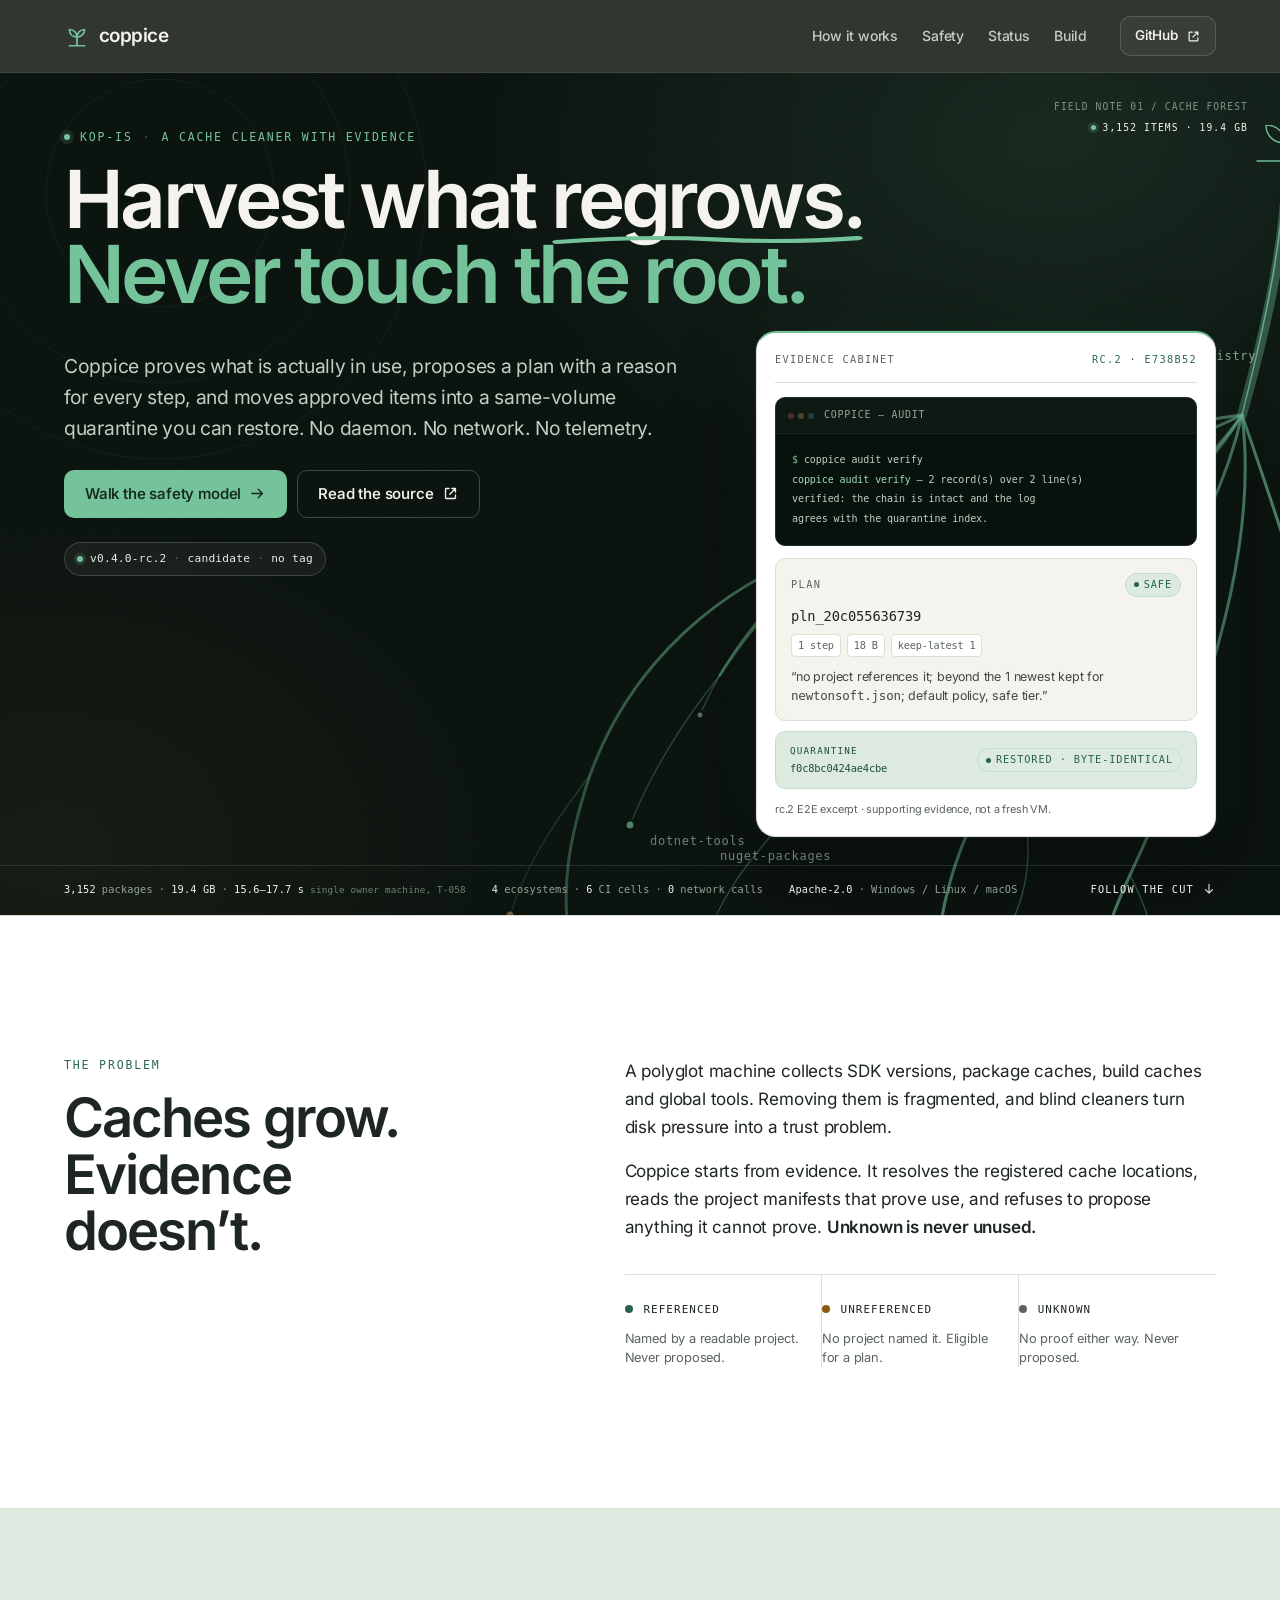
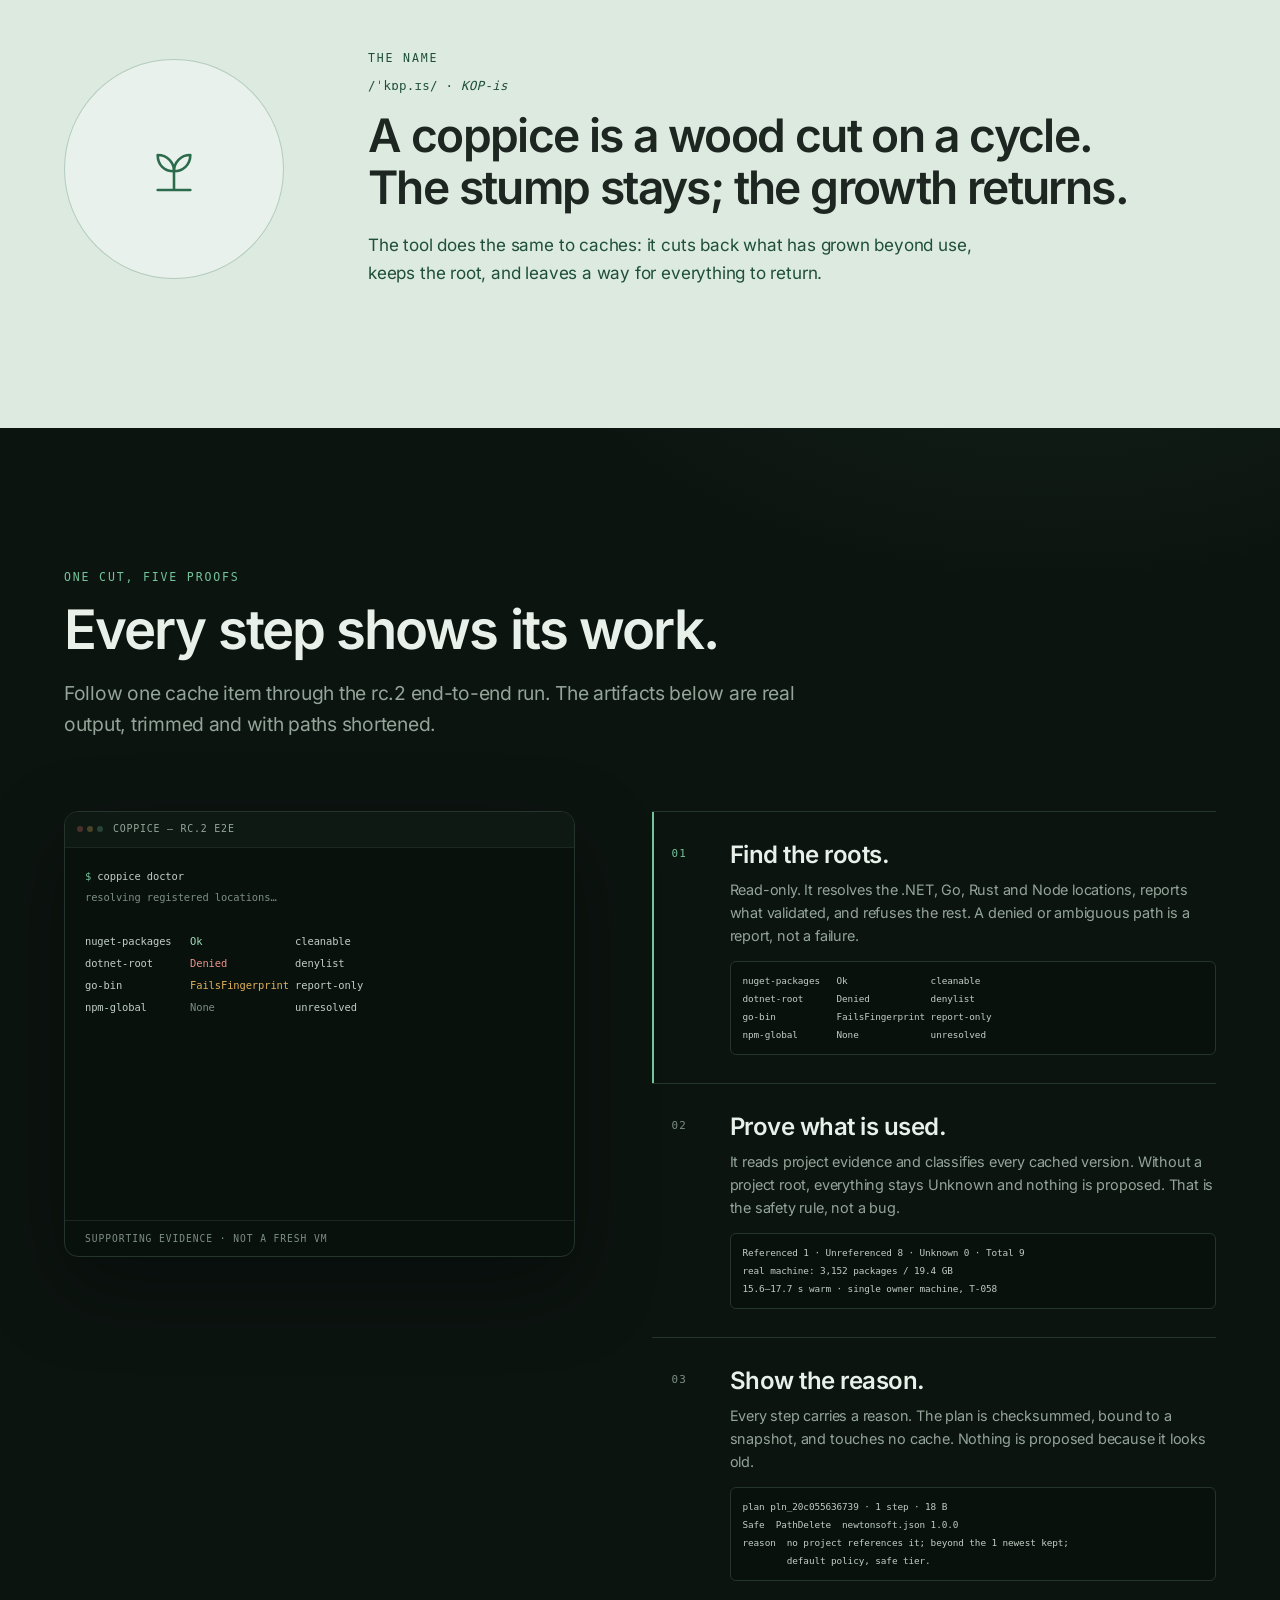
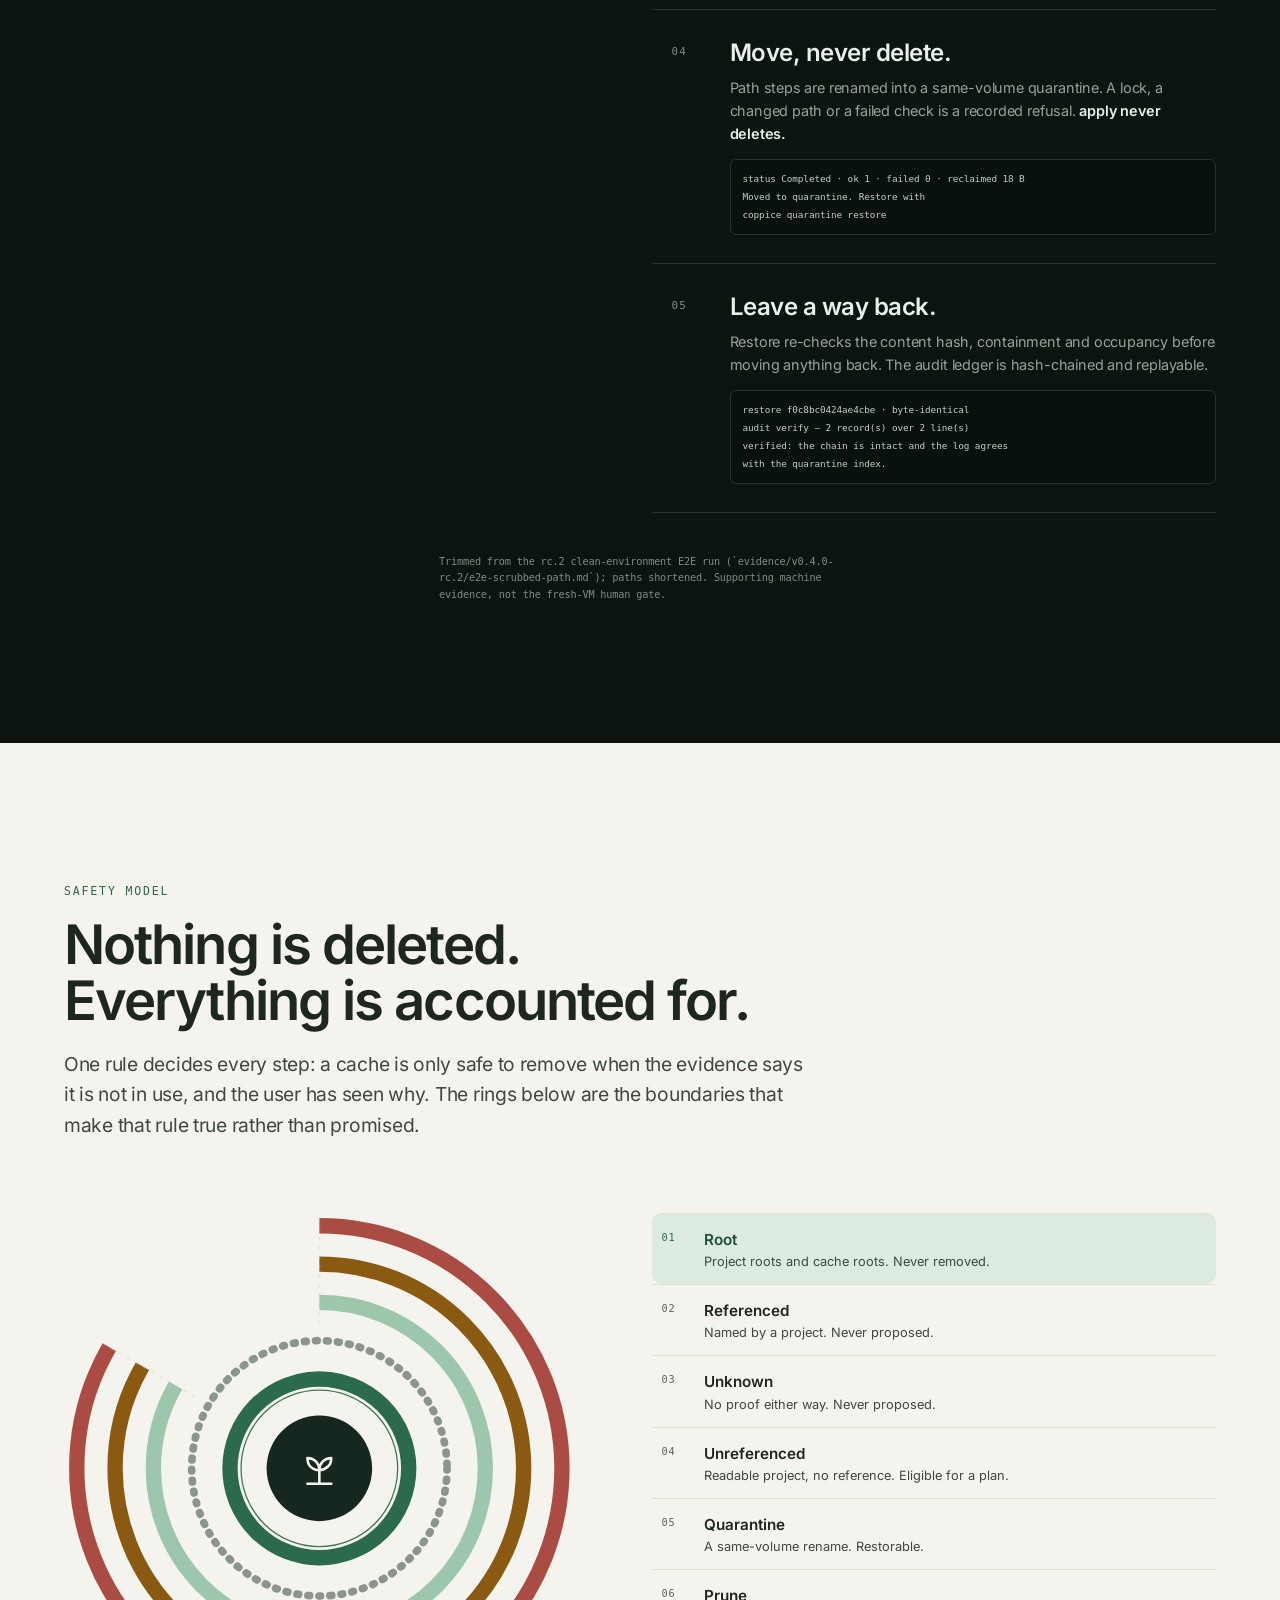
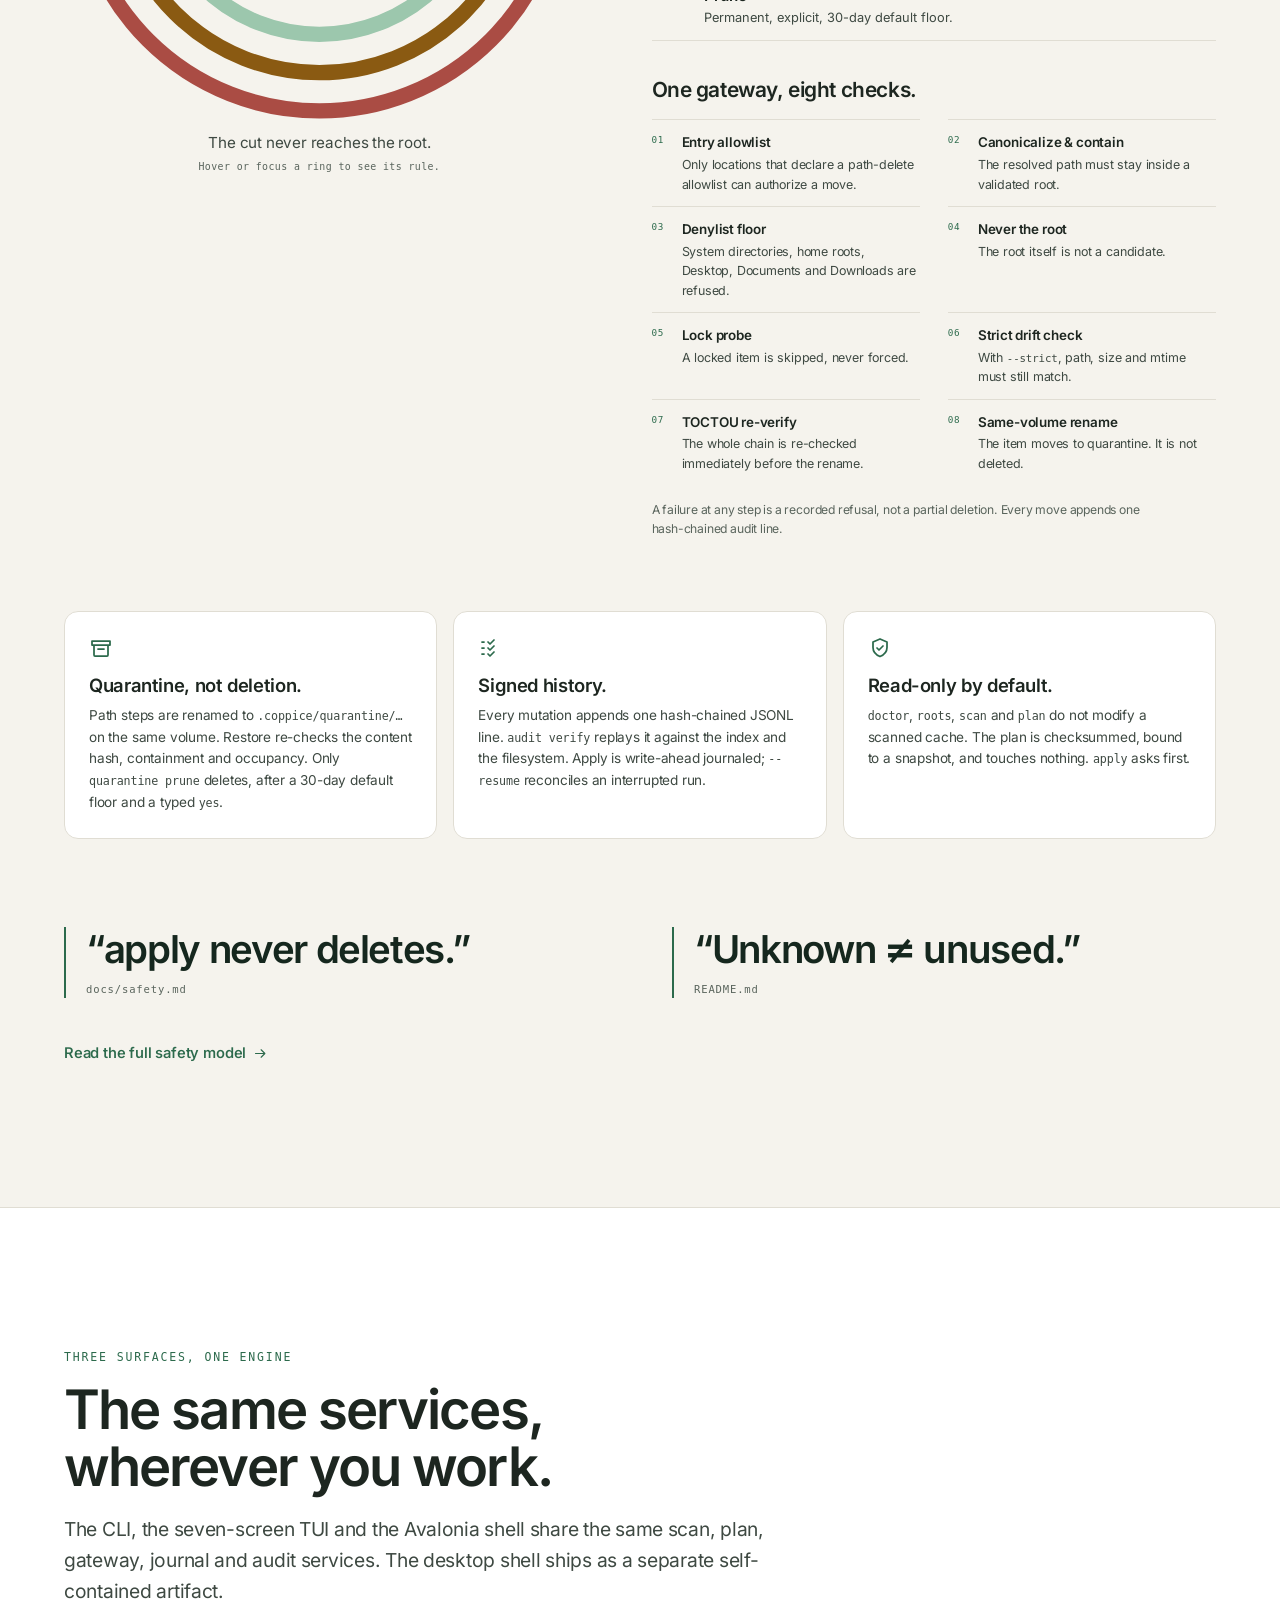
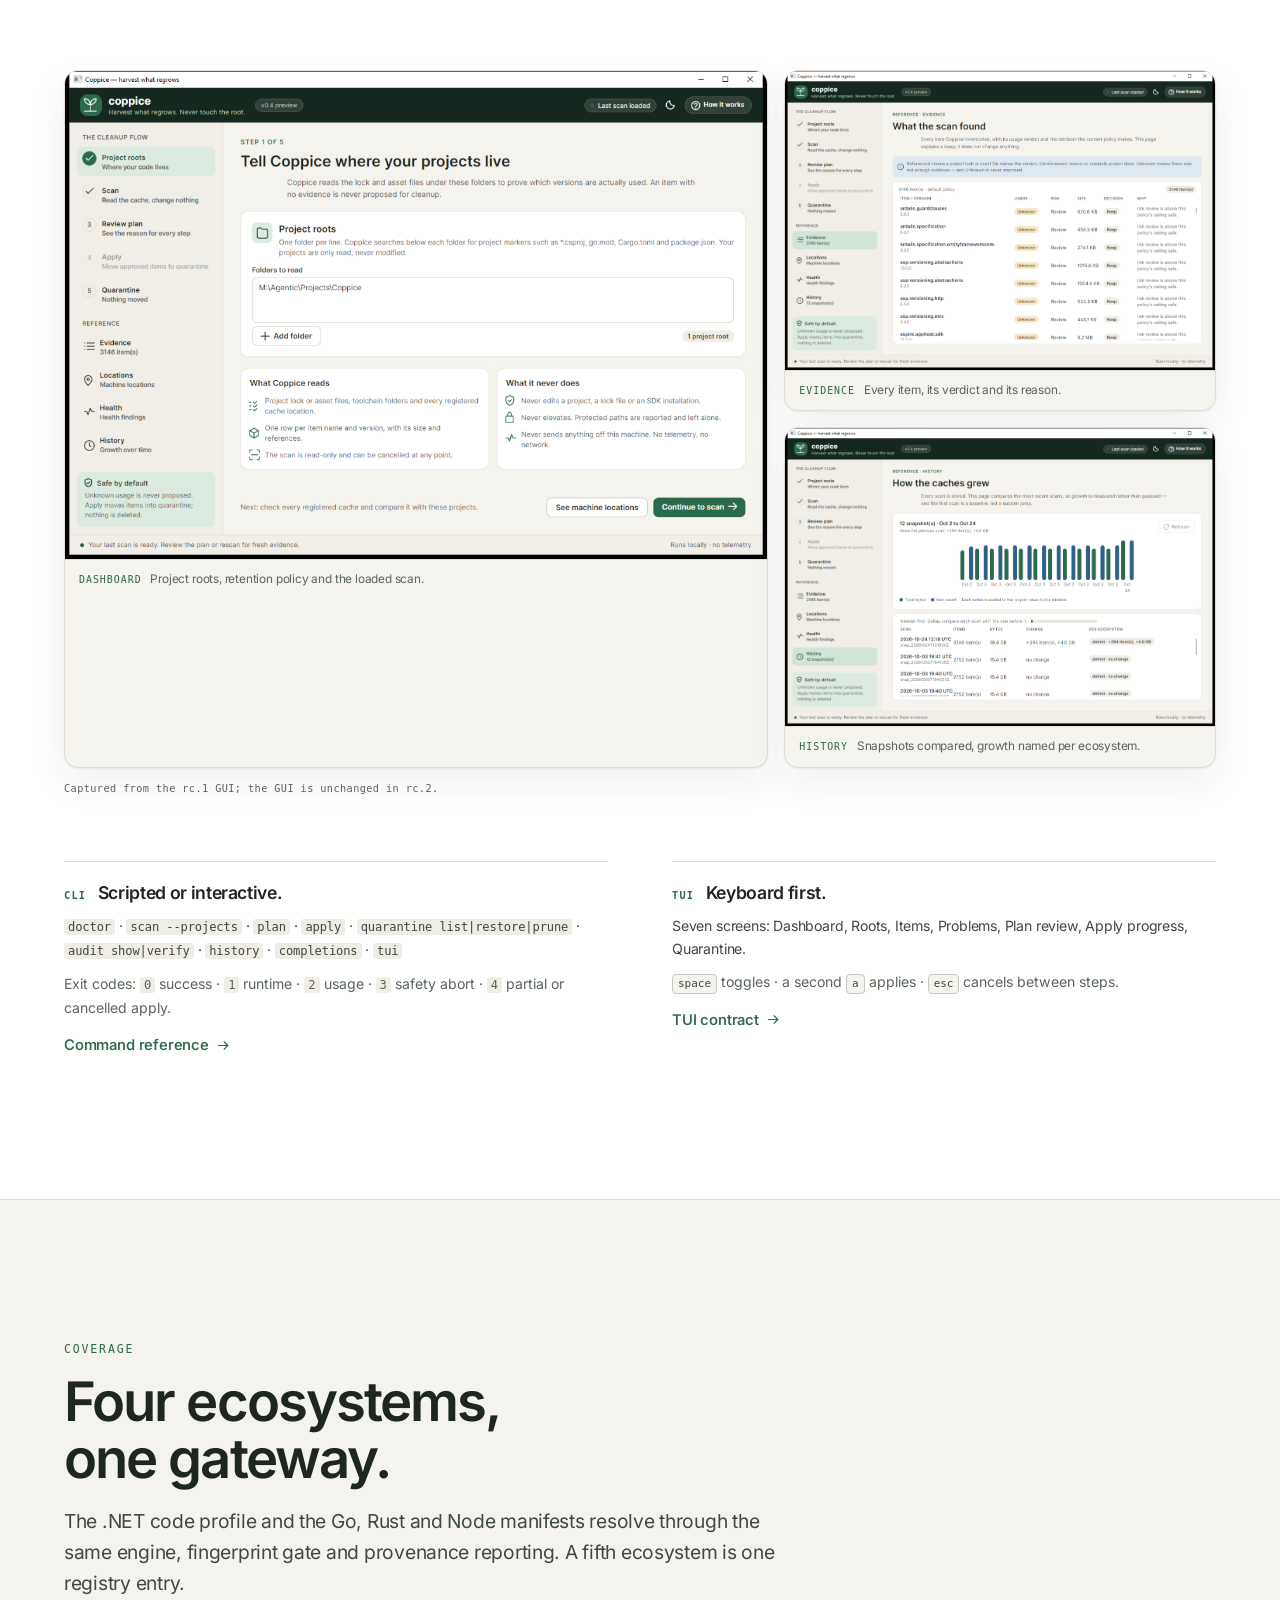
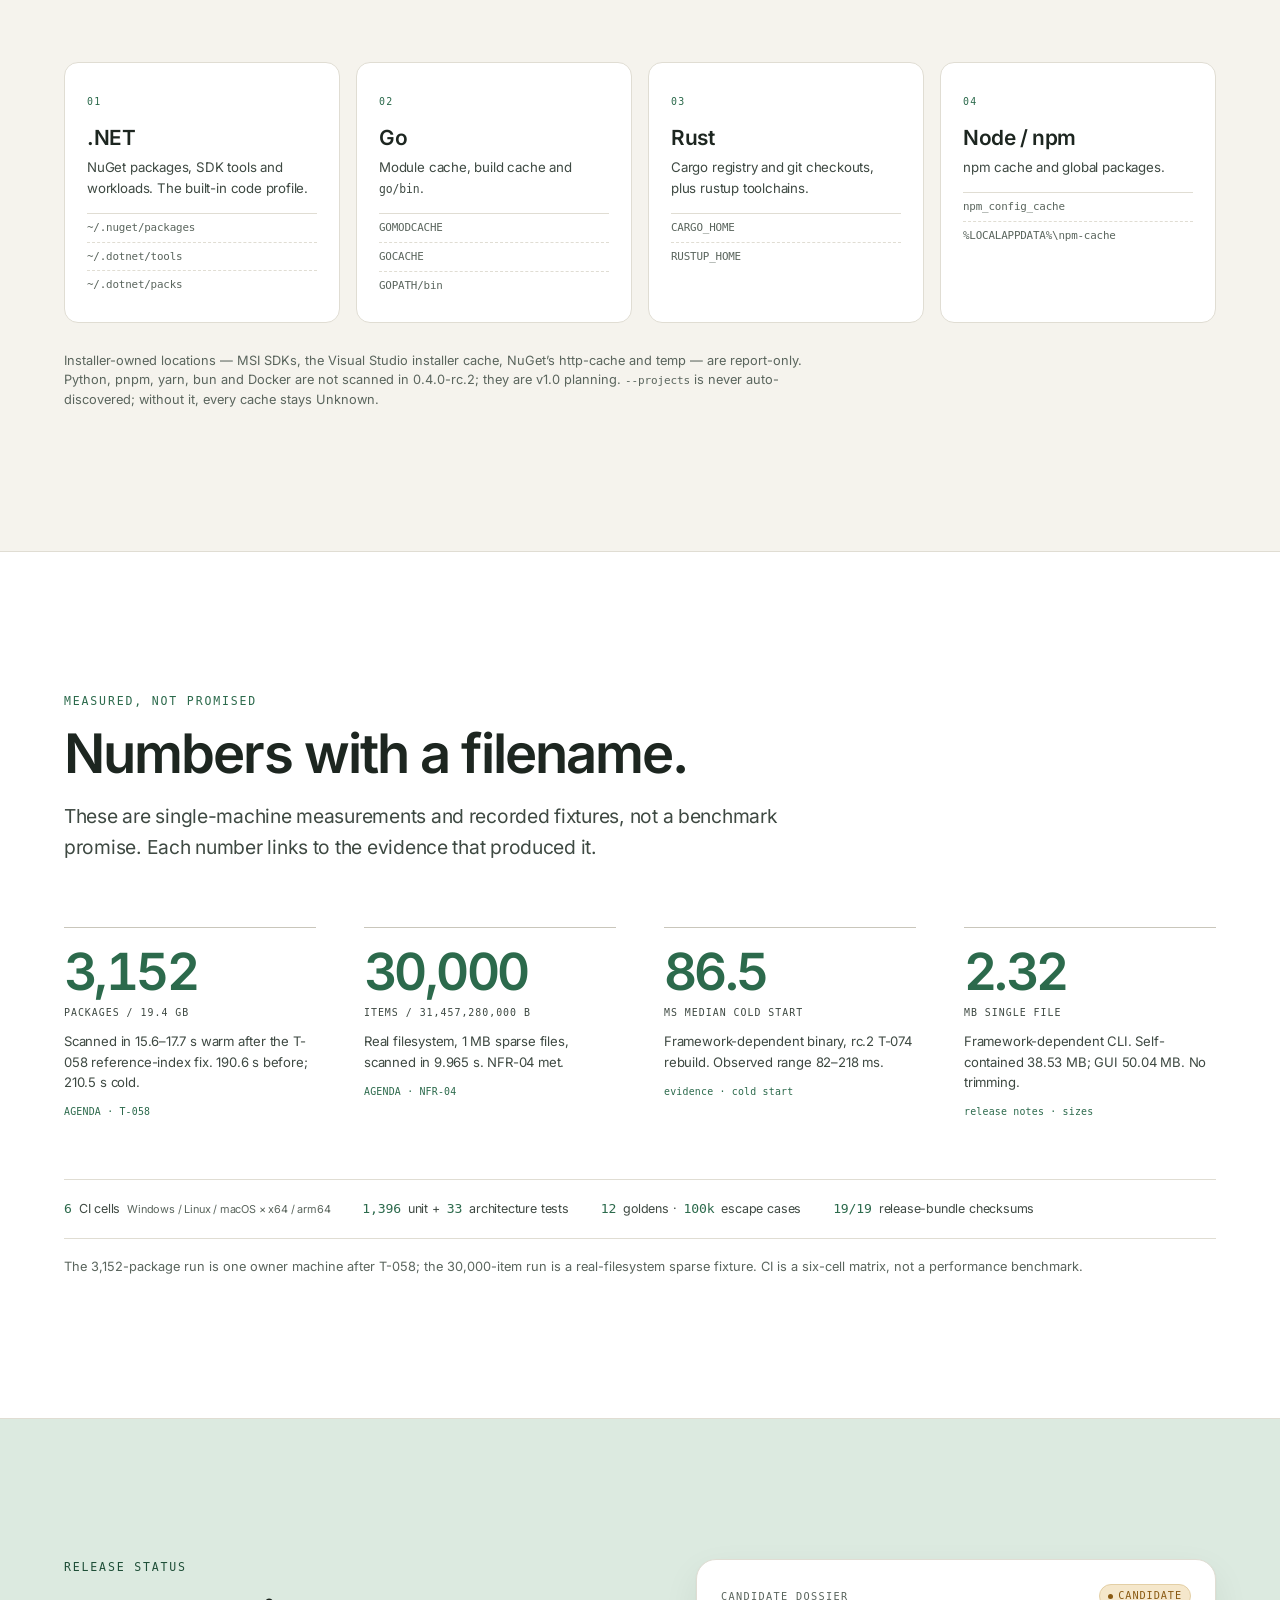
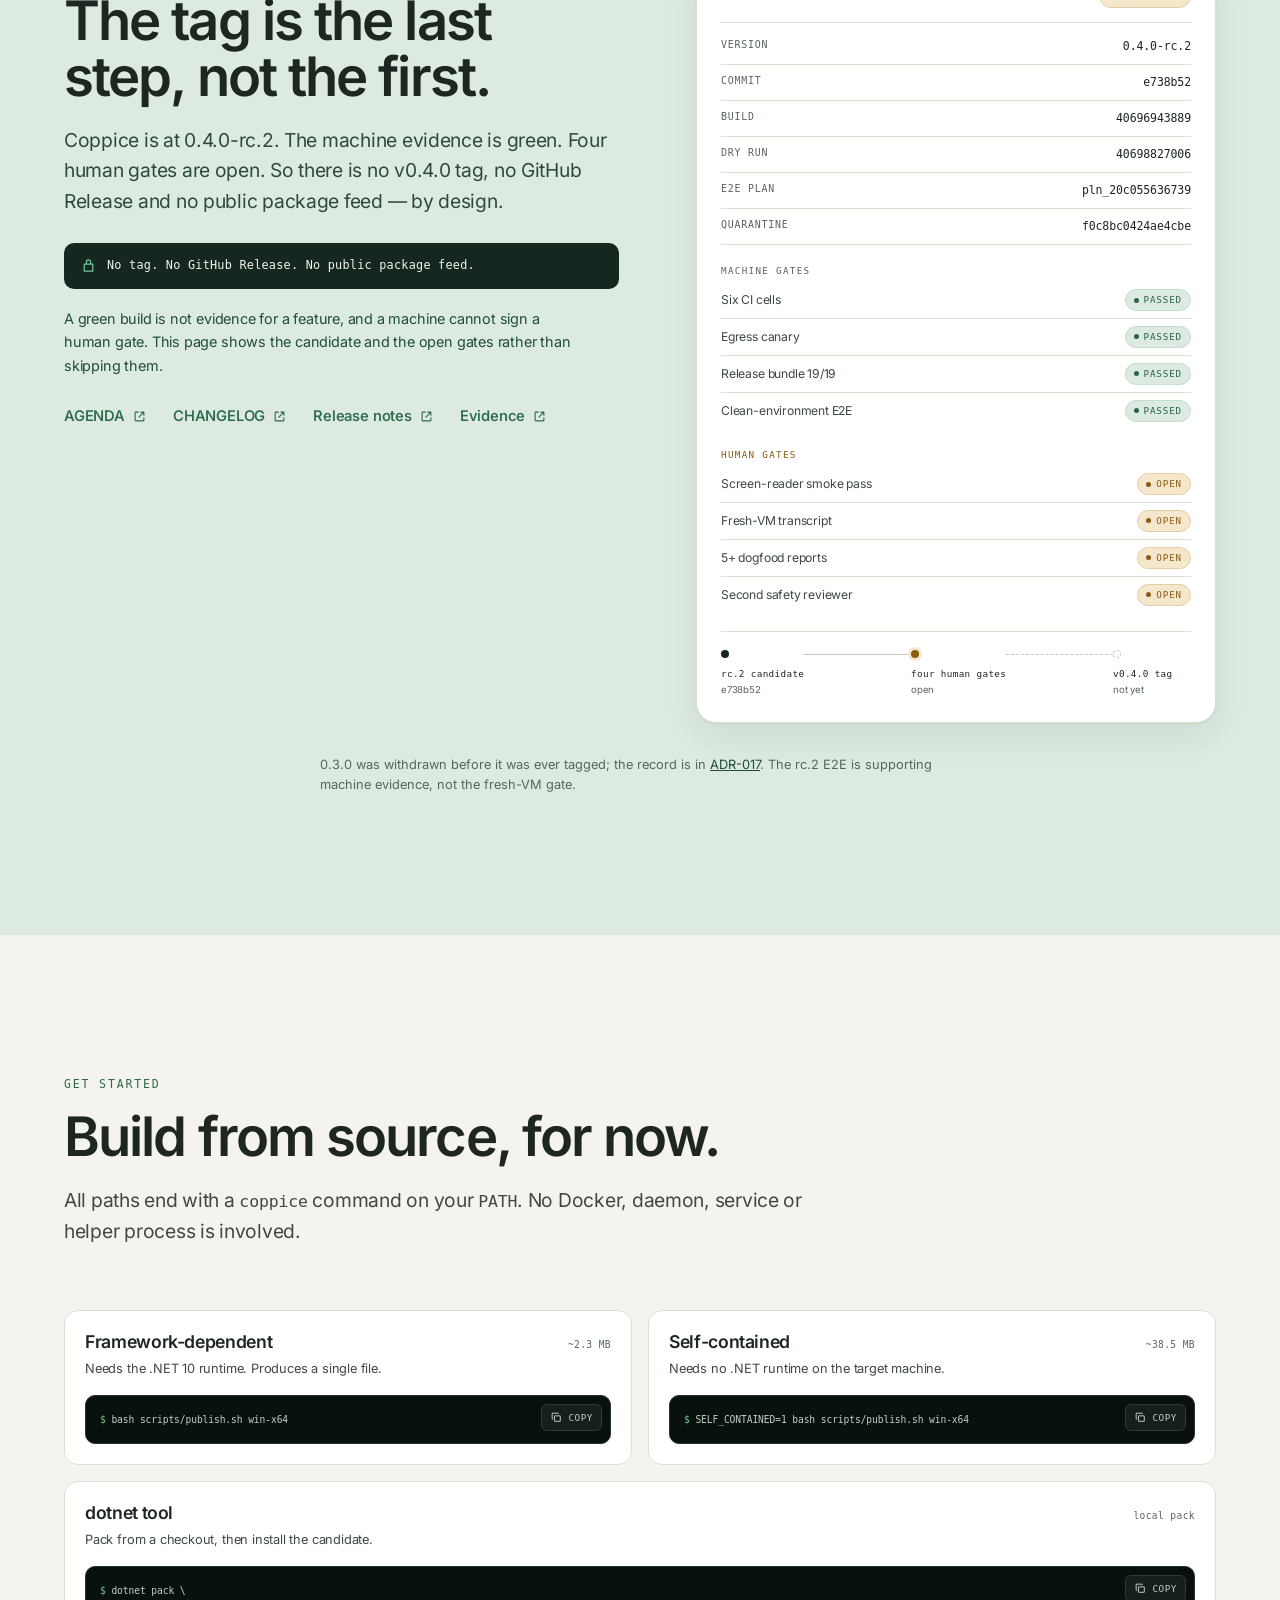
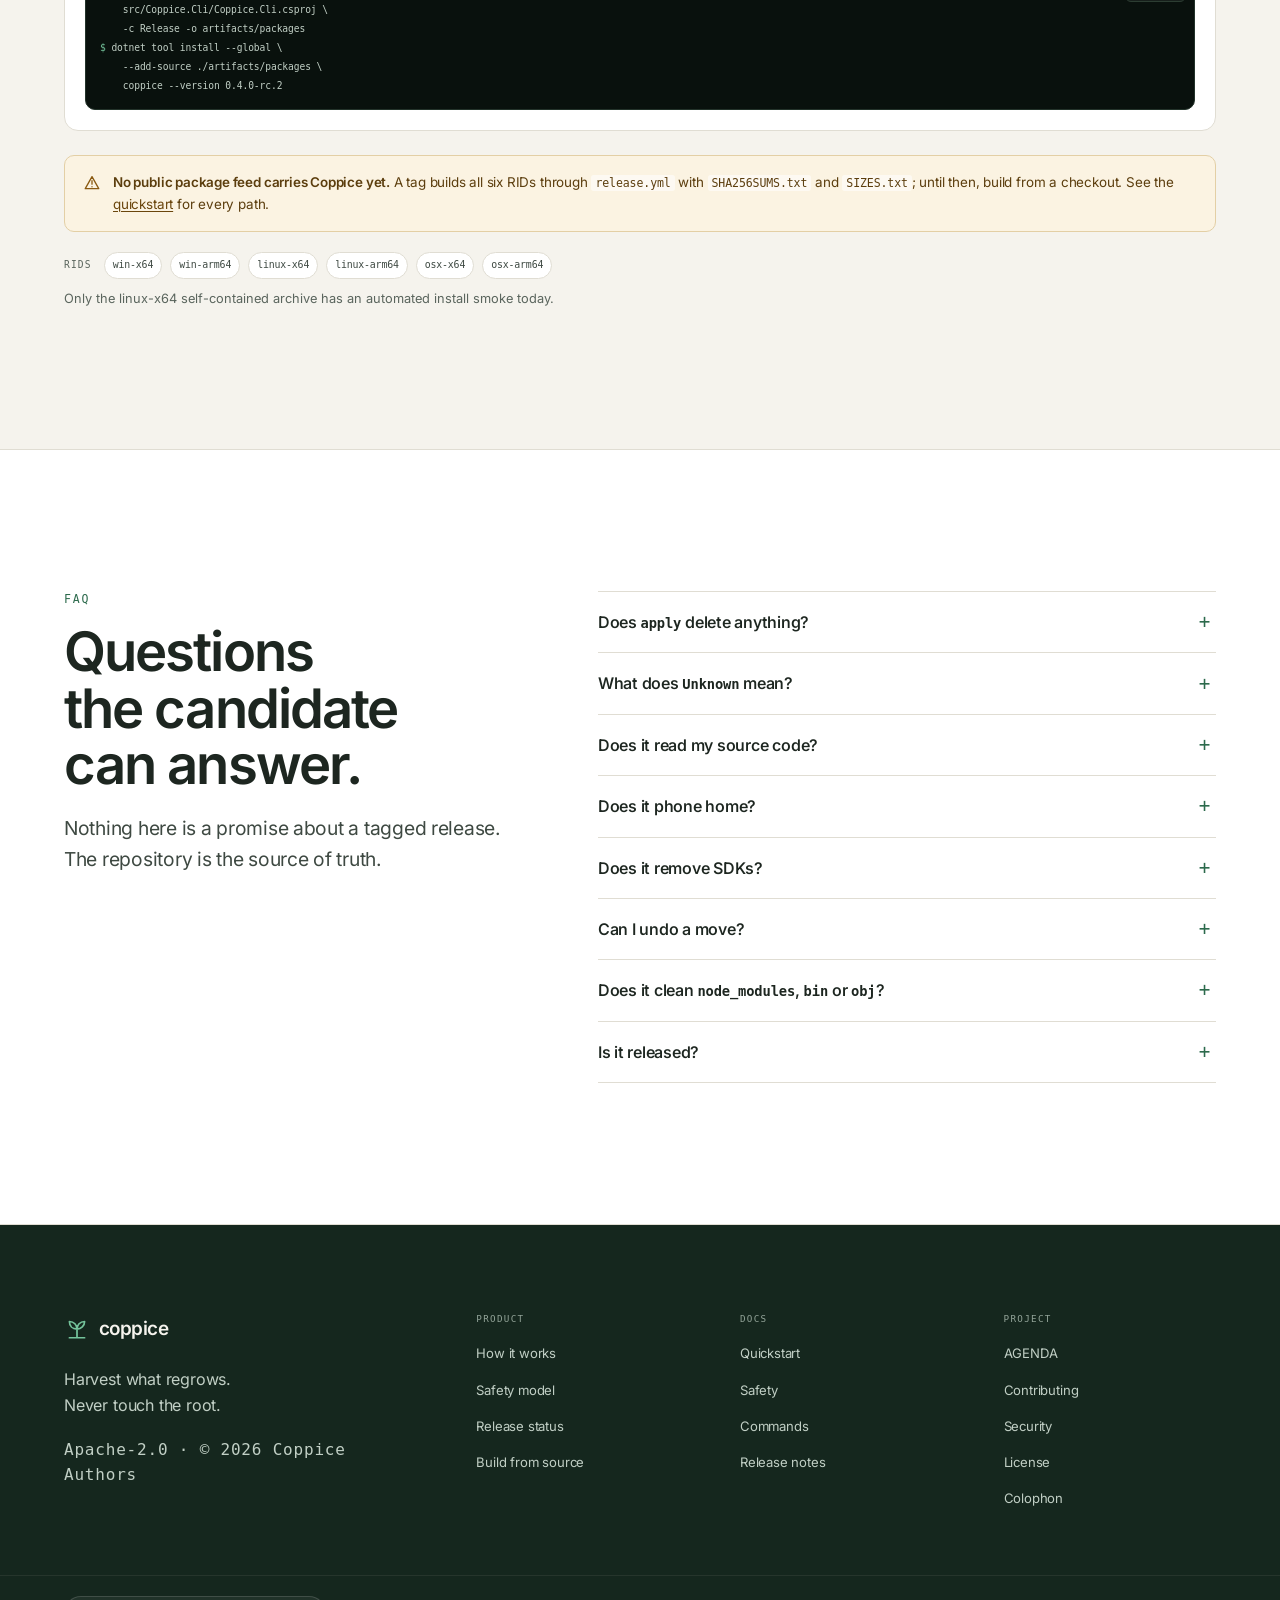
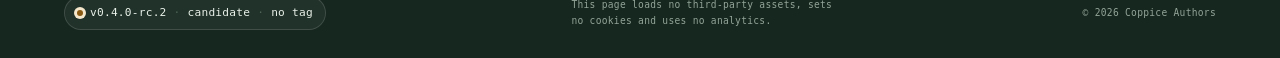
==== commit 686f8523: "T-075: redesign the landing hero" ====
--- a/site/index.html
+++ b/site/index.html
@@ -65,24 +65,97 @@
 
   <main id="main">
     <section class="hero" aria-labelledby="hero-title">
-      <svg class="hero-rings" viewBox="0 0 600 600" aria-hidden="true" focusable="false">
-        <g fill="none" stroke="currentColor" stroke-width="1" pathLength="100">
-          <circle class="hero-ring" cx="300" cy="300" r="60"/>
-          <circle class="hero-ring" cx="300" cy="300" r="100"/>
-          <circle class="hero-ring" cx="300" cy="300" r="140"/>
-          <circle class="hero-ring hero-ring-accent" cx="300" cy="300" r="180"/>
-          <circle class="hero-ring" cx="300" cy="300" r="220"/>
-          <circle class="hero-ring" cx="300" cy="300" r="260"/>
-          <circle class="hero-ring hero-ring-soft" cx="300" cy="300" r="300"/>
+      <div class="hero-art" aria-hidden="true">
+        <svg class="root-svg" viewBox="0 0 1200 900" focusable="false">
+          <defs>
+            <linearGradient id="root-fade" x1="0" y1="0" x2="1" y2="0">
+              <stop offset="0" stop-color="#ffffff" stop-opacity="0"/>
+              <stop offset=".3" stop-color="#ffffff" stop-opacity=".45"/>
+              <stop offset=".55" stop-color="#ffffff" stop-opacity="1"/>
+            </linearGradient>
+            <mask id="root-mask"><rect width="1200" height="900" fill="url(#root-fade)"/></mask>
+          </defs>
+          <g class="roots" mask="url(#root-mask)" fill="none" stroke-linecap="round">
+            <path class="root-path root-trunk" pathLength="1" d="M1125 -20 C 1135 80, 1110 190, 1082 290"/>
+            <path class="root-path root-trunk-inner" pathLength="1" d="M1125 -10 C 1130 90, 1106 195, 1082 290"/>
+            <path class="root-path root-main" pathLength="1" style="--i:0" d="M1082 290 C 1020 380, 900 450, 760 520 C 700 555, 650 610, 620 700"/>
+            <path class="root-path root-main" pathLength="1" style="--i:1" d="M1082 290 C 1050 430, 960 530, 850 640 C 810 685, 780 760, 775 850"/>
+            <path class="root-path root-main" pathLength="1" style="--i:2" d="M1082 290 C 1100 430, 1040 600, 970 750 C 940 815, 925 870, 930 920"/>
+            <path class="root-path root-main" pathLength="1" style="--i:3" d="M1082 290 C 1120 400, 1160 520, 1180 620 C 1190 670, 1195 730, 1185 800"/>
+            <path class="root-path root-main" pathLength="1" style="--i:4" d="M1082 290 C 1040 360, 960 420, 880 460"/>
+            <path class="root-path root-fine" pathLength="1" style="--i:5" d="M760 520 C 730 550, 690 580, 640 605"/>
+            <path class="root-path root-fine" pathLength="1" style="--i:6" d="M850 640 C 870 690, 880 750, 845 810"/>
+            <path class="root-path root-fine" pathLength="1" style="--i:7" d="M970 750 C 995 800, 1010 850, 985 900"/>
+            <path class="root-path root-fine" pathLength="1" style="--i:8" d="M620 700 C 590 735, 560 770, 545 820"/>
+            <path class="root-path root-fine" pathLength="1" style="--i:9" d="M1180 620 C 1160 670, 1145 720, 1130 780"/>
+            <path class="root-path root-fine" pathLength="1" style="--i:10" d="M880 460 C 840 480, 800 490, 760 500"/>
+            <path class="root-path root-main" pathLength="1" style="--i:11" d="M1082 290 C 980 340, 820 380, 680 420 C 560 455, 470 540, 430 650 C 410 710, 400 760, 410 820"/>
+            <path class="root-path root-fine" pathLength="1" style="--i:12" d="M680 420 C 620 460, 570 520, 540 590"/>
+            <path class="root-path root-fine" pathLength="1" style="--i:13" d="M430 650 C 400 690, 370 730, 350 790"/>
+            <path class="root-path root-main" pathLength="1" style="--i:14" d="M1082 290 C 1000 300, 880 330, 760 380 C 680 410, 610 470, 560 550"/>
+            <path class="root-path root-fine" pathLength="1" style="--i:15" d="M560 550 C 520 600, 490 650, 470 700"/>
+          </g>
+          <g class="root-nodes" mask="url(#root-mask)">
+            <circle class="root-node node-ok" cx="620" cy="700" r="7"/>
+            <circle class="root-node node-ok" cx="775" cy="850" r="6"/>
+            <circle class="root-node node-ok" cx="1185" cy="800" r="7"/>
+            <circle class="root-node node-warn" cx="880" cy="460" r="5"/>
+            <circle class="root-node node-muted" cx="640" cy="605" r="4"/>
+            <circle class="root-node node-muted" cx="845" cy="810" r="4"/>
+            <circle class="root-node node-warn" cx="1130" cy="780" r="5"/>
+            <circle class="root-node node-ok" cx="985" cy="900" r="5"/>
+            <circle class="root-node node-muted" cx="545" cy="820" r="4"/>
+            <circle class="root-node node-ok" cx="930" cy="920" r="5"/>
+            <circle class="root-node node-ok" cx="410" cy="820" r="6"/>
+            <circle class="root-node node-muted" cx="540" cy="590" r="4"/>
+            <circle class="root-node node-warn" cx="350" cy="790" r="5"/>
+            <circle class="root-node node-ok" cx="470" cy="700" r="5"/>
+          </g>
+          <g class="root-labels" mask="url(#root-mask)">
+            <text x="560" y="735">nuget-packages</text>
+            <text x="650" y="885">go-mod-cache</text>
+            <text x="1085" y="845">npm-cache</text>
+            <text x="985" y="235">cargo-registry</text>
+            <text x="640" y="430">dotnet-tools</text>
+            <text x="375" y="850">rustup</text>
+            <text x="490" y="720">dotnet-tools</text>
+          </g>
+          <g class="root-sprout" mask="url(#root-mask)">
+            <path d="M1125 34v-22 M1125 18c0-10-8-18-19-18 0 11 8 18 19 18z M1125 18c0-10 8-18 19-18 0 11-8 18-19 18z"/>
+            <line x1="1097" y1="36" x2="1153" y2="36"/>
+          </g>
+        </svg>
+        <span class="hero-scan" aria-hidden="true"></span>
+        <div class="hero-hud" aria-hidden="true">
+          <span class="hero-hud-kicker">Field note 01 / cache forest</span>
+          <span class="hero-hud-value"><i></i>3,152 items · 19.4 GB</span>
+        </div>
+      </div>
+
+      <svg class="hero-orbit" viewBox="0 0 800 800" aria-hidden="true" focusable="false">
+        <g fill="none" stroke="currentColor" stroke-width="1">
+          <circle cx="400" cy="400" r="120"/>
+          <circle cx="400" cy="400" r="200"/>
+          <circle cx="400" cy="400" r="280"/>
+          <circle cx="400" cy="400" r="360" stroke-dasharray="2 10"/>
         </g>
       </svg>
 
       <div class="container hero-grid">
         <div class="hero-head">
-          <p class="eyebrow"><span class="eyebrow-mark" aria-hidden="true"></span> A native, plugin-based toolchain &amp; cache cleaner for polyglot developers</p>
+          <p class="eyebrow"><span class="eyebrow-mark" aria-hidden="true"></span> KOP-IS <span class="eyebrow-sep" aria-hidden="true">·</span> A cache cleaner with evidence</p>
           <h1 id="hero-title">
-            <span class="line">Harvest what regrows.</span>
-            <span class="line accent">Never touch the root.</span>
+            <span class="line">
+              <span class="word" style="--i:0">Harvest</span>
+              <span class="word" style="--i:1">what</span>
+              <span class="word underline-word" style="--i:2">regrows.<svg class="word-stroke" viewBox="0 0 100 10" preserveAspectRatio="none" aria-hidden="true" focusable="false"><path d="M2 7 Q 30 2 52 5 T 98 4" pathLength="100"/></svg></span>
+            </span>
+            <span class="line accent">
+              <span class="word" style="--i:3">Never</span>
+              <span class="word" style="--i:4">touch</span>
+              <span class="word" style="--i:5">the</span>
+              <span class="word" style="--i:6">root.</span>
+            </span>
           </h1>
         </div>
         <div class="hero-body">
@@ -95,7 +168,6 @@
             <span class="status-dot" aria-hidden="true"></span>
             v0.4.0-rc.2 <span class="status-sep" aria-hidden="true">·</span> candidate <span class="status-sep" aria-hidden="true">·</span> no tag
           </a>
-          <p class="hero-meta mono">Apache-2.0 <span aria-hidden="true">·</span> Windows / Linux / macOS <span aria-hidden="true">·</span> .NET 10</p>
         </div>
 
         <aside class="evidence-cabinet" aria-label="Evidence from the release candidate">
@@ -134,8 +206,17 @@
             <span class="pill pill-ok">restored · byte-identical</span>
           </div>
 
-          <p class="cabinet-note">Trimmed from the rc.2 clean-environment E2E run. Supporting evidence, not a fresh VM.</p>
+          <p class="cabinet-note">rc.2 E2E excerpt · supporting evidence, not a fresh VM.</p>
         </aside>
+      </div>
+
+      <div class="container hero-foot">
+        <ul class="hero-facts">
+          <li><span class="mono">3,152</span> packages <span aria-hidden="true">·</span> <span class="mono">19.4 GB</span> <span aria-hidden="true">·</span> <span class="mono">15.6–17.7 s</span> <span class="fact-note">single owner machine, T-058</span></li>
+          <li><span class="mono">4</span> ecosystems <span aria-hidden="true">·</span> <span class="mono">6</span> CI cells <span aria-hidden="true">·</span> <span class="mono">0</span> network calls</li>
+          <li><span class="mono">Apache-2.0</span> <span aria-hidden="true">·</span> Windows / Linux / macOS</li>
+        </ul>
+        <a class="scroll-cue" href="#why">Follow the cut <svg class="icon" aria-hidden="true"><use href="#i-arrow"/></svg></a>
       </div>
     </section>
 
--- a/site/assets/css/site.css
+++ b/site/assets/css/site.css
@@ -62,7 +62,7 @@
   --shadow-card: 0 1px 2px rgba(21, 39, 30, .05), 0 14px 36px rgba(21, 39, 30, .07);
   --shadow-lift: 0 1px 2px rgba(21, 39, 30, .06), 0 24px 60px rgba(21, 39, 30, .10);
   --focus: #2C6A4C;
-  --header-bg: rgba(245, 243, 237, .9);
+  --header-bg: rgba(11, 18, 14, .84);
 }
 
 /* Reset ------------------------------------------------------------------ */
@@ -170,12 +170,13 @@
   left: 12px;
   z-index: 200;
   transform: translateY(-160%);
-  background: var(--forest);
-  color: var(--paper);
+  background: var(--mint);
+  color: var(--forest);
   padding: 10px 16px;
   border-radius: var(--radius-md);
   text-decoration: none;
   font-size: 14px;
+  font-weight: 550;
   transition: transform .18s var(--ease-out);
 }
 
@@ -392,8 +393,11 @@
   top: 0;
   z-index: 50;
   background: var(--header-bg);
-  border-bottom: 1px solid rgba(224, 221, 211, .85);
-}
+  border-bottom: 1px solid rgba(255, 255, 255, .08);
+  color: var(--paper);
+}
+
+.site-header :focus-visible { outline-color: var(--mint); }
 
 @supports (backdrop-filter: blur(1px)) {
   .site-header { backdrop-filter: blur(16px) saturate(1.2); }
@@ -411,11 +415,11 @@
   align-items: center;
   gap: 9px;
   margin-right: auto;
-  color: var(--ink);
+  color: var(--paper);
   text-decoration: none;
 }
 
-.brand-mark { width: 26px; height: 26px; color: var(--accent); stroke-width: 1.6; }
+.brand-mark { width: 26px; height: 26px; color: var(--mint); stroke-width: 1.6; }
 
 .brand-name {
   font-size: 1.18rem;
@@ -428,78 +432,298 @@
 .primary-nav a {
   padding: 9px 11px;
   border-radius: 8px;
-  color: var(--ink-2);
+  color: #C1CFC5;
   font-size: .875rem;
   font-weight: 500;
   text-decoration: none;
   transition: background-color .18s var(--ease-out), color .18s var(--ease-out);
 }
 
-.header-github { border-color: var(--border); background: rgba(255, 255, 255, .5); }
+.header-github {
+  border-color: rgba(255, 255, 255, .16);
+  background: rgba(255, 255, 255, .04);
+  color: var(--paper);
+}
 
 /* Hero ------------------------------------------------------------------- */
 
 .hero {
   position: relative;
   overflow: hidden;
-  padding-top: clamp(48px, 7vw, 88px);
-  padding-bottom: clamp(88px, 11vw, 150px);
+  display: flex;
+  flex-direction: column;
+  min-height: calc(100svh - 72px);
+  padding-top: clamp(32px, 4.5vw, 56px);
+  padding-bottom: 18px;
   background:
-    radial-gradient(1000px 560px at 82% -12%, #DCEAE0 0%, rgba(220, 234, 224, 0) 62%),
-    radial-gradient(760px 500px at 4% 18%, #EFEDE6 0%, rgba(239, 237, 230, 0) 65%),
-    var(--paper);
-}
-
-.hero-rings {
+    radial-gradient(920px 620px at 82% 8%, rgba(116, 195, 155, .12), transparent 62%),
+    radial-gradient(700px 520px at 4% 92%, rgba(224, 177, 94, .055), transparent 65%),
+    var(--night);
+  color: var(--night-text);
+  --mx: 50%;
+  --my: 40%;
+}
+
+.hero::before {
+  content: "";
   position: absolute;
-  top: -150px;
-  right: -190px;
-  width: min(780px, 64vw);
+  inset: 0;
+  z-index: 1;
+  pointer-events: none;
+  opacity: .06;
+  background-image: url("data:image/svg+xml,%3Csvg xmlns='http://www.w3.org/2000/svg' width='180' height='180'%3E%3Cfilter id='n'%3E%3CfeTurbulence type='fractalNoise' baseFrequency='.9' numOctaves='2' stitchTiles='stitch'/%3E%3C/filter%3E%3Crect width='100%25' height='100%25' filter='url(%23n)' opacity='.55'/%3E%3C/svg%3E");
+  background-size: 180px 180px;
+  mix-blend-mode: soft-light;
+}
+
+.hero::after {
+  content: "";
+  position: absolute;
+  inset: 0;
+  z-index: 1;
+  pointer-events: none;
+  opacity: 0;
+  background: radial-gradient(520px circle at var(--mx) var(--my), rgba(116, 195, 155, .10), transparent 68%);
+  transition: opacity .3s var(--ease-out);
+}
+
+.hero.is-spotlit::after { opacity: 1; }
+
+.hero-art {
+  position: absolute;
+  inset: 0;
+  z-index: 0;
+  pointer-events: none;
+  overflow: hidden;
+  -webkit-mask-image: linear-gradient(90deg, transparent 0%, #000 26%, #000 100%);
+  mask-image: linear-gradient(90deg, transparent 0%, #000 26%, #000 100%);
+}
+
+.root-svg {
+  position: absolute;
+  right: -80px;
+  bottom: -110px;
+  width: min(1200px, 96vw);
   height: auto;
-  color: var(--accent);
-  opacity: .26;
+  opacity: .95;
+  filter: drop-shadow(0 0 18px rgba(116, 195, 155, .08));
+}
+
+.root-path {
+  stroke: var(--mint);
+  stroke-dasharray: 1;
+  stroke-dashoffset: 1;
+}
+
+.root-trunk { stroke-width: 10; opacity: .38; }
+.root-trunk-inner { stroke-width: 1.5; opacity: .9; }
+.root-main { stroke-width: 3; opacity: .65; }
+.root-fine { stroke-width: 1.4; opacity: .4; }
+
+.root-nodes,
+.root-labels,
+.root-sprout { opacity: 0; }
+
+.root-node { stroke: var(--night); stroke-width: 3; }
+.node-ok { fill: var(--mint); }
+.node-warn { fill: #E0B15E; }
+.node-muted { fill: #6E8A7B; }
+
+.root-labels {
+  fill: #9DB3A5;
+  font-family: var(--font-mono);
+  font-size: 12px;
+  letter-spacing: .06em;
+}
+
+.hero-hud {
+  position: absolute;
+  top: 26px;
+  right: 32px;
+  display: flex;
+  flex-direction: column;
+  align-items: flex-end;
+  gap: 5px;
+  color: #7E9587;
+  font-family: var(--font-mono);
+  font-size: .6rem;
+  letter-spacing: .12em;
+  text-align: right;
+  text-transform: uppercase;
+}
+
+.hero-hud-value {
+  display: inline-flex;
+  align-items: center;
+  gap: 7px;
+  color: var(--paper);
+}
+
+.hero-hud-value i {
+  width: 5px;
+  height: 5px;
+  border-radius: 50%;
+  background: var(--mint);
+  box-shadow: 0 0 0 3px rgba(116, 195, 155, .16);
+}
+
+.hero-orbit {
+  position: absolute;
+  top: -260px;
+  left: -220px;
+  z-index: 0;
+  width: 760px;
+  height: auto;
+  color: var(--mint);
+  opacity: .5;
   pointer-events: none;
-  -webkit-mask-image: radial-gradient(circle at 50% 50%, #000 0 42%, transparent 72%);
-  mask-image: radial-gradient(circle at 50% 50%, #000 0 42%, transparent 72%);
-}
-
-.hero-ring { stroke-width: 1; }
-.hero-ring-accent { stroke-width: 1.6; opacity: .75; }
-.hero-ring-soft { opacity: .55; }
+  -webkit-mask-image: radial-gradient(circle at 50% 50%, #000 0 55%, transparent 78%);
+  mask-image: radial-gradient(circle at 50% 50%, #000 0 55%, transparent 78%);
+}
+
+.hero-orbit circle { opacity: .16; }
+
+.root-sprout {
+  fill: none;
+  stroke: var(--mint);
+  stroke-width: 1.4;
+  stroke-linecap: round;
+  stroke-linejoin: round;
+}
+
+.hero-scan {
+  position: absolute;
+  top: 0;
+  bottom: 0;
+  left: 0;
+  width: 2px;
+  opacity: 0;
+  background: linear-gradient(180deg, transparent, rgba(116, 195, 155, .65), transparent);
+  box-shadow: 0 0 24px rgba(116, 195, 155, .35);
+}
 
 .hero-grid {
   position: relative;
   z-index: 2;
+  flex: 1;
   display: grid;
   grid-template-columns: minmax(0, 1fr) minmax(340px, 460px);
-  gap: 26px clamp(40px, 6vw, 88px);
+  gap: 16px clamp(40px, 6vw, 80px);
   align-items: start;
 }
 
 .hero-head { grid-column: 1 / -1; }
 
-.hero-head .eyebrow { margin-bottom: 22px; }
-
-.hero-body { grid-column: 1; }
-
-.hero-body .lede { max-width: 54ch; }
+.hero-head .eyebrow {
+  margin-bottom: 16px;
+  color: var(--mint);
+}
+
+.hero .eyebrow-mark {
+  color: var(--mint);
+  box-shadow: 0 0 0 4px rgba(116, 195, 155, .14);
+}
+
+.eyebrow-sep { color: rgba(255, 255, 255, .3); }
+
+.hero h1 {
+  color: var(--paper);
+  font-size: clamp(2.8rem, 6.3vw, 5rem);
+  line-height: .94;
+}
+
+.hero h1 .accent { color: var(--mint); }
+
+.word { display: inline-block; }
+
+.underline-word { position: relative; }
+
+.word-stroke {
+  position: absolute;
+  left: 0;
+  right: 0;
+  bottom: -.12em;
+  width: 100%;
+  height: .16em;
+  overflow: visible;
+}
+
+.word-stroke path {
+  fill: none;
+  stroke: var(--mint);
+  stroke-width: 3.2;
+  stroke-linecap: round;
+  stroke-dasharray: 100;
+  stroke-dashoffset: 100;
+}
+
+.hero-body { grid-column: 1; padding-top: 4px; }
+
+.hero-body .lede {
+  max-width: 54ch;
+  color: #C1CFC5;
+}
 
 .hero-actions {
   display: flex;
   flex-wrap: wrap;
   gap: 10px;
-  margin-top: 28px;
-}
-
-.hero-meta {
-  margin-top: 18px;
-  color: var(--muted);
-  font-size: .68rem;
-  letter-spacing: .1em;
+  margin-top: 26px;
+}
+
+.hero .button-primary { background: var(--mint); color: var(--forest); }
+.hero .button-ghost { border-color: rgba(255, 255, 255, .22); background: transparent; color: var(--paper); }
+
+.hero .status-chip {
+  border-color: rgba(255, 255, 255, .16);
+  background: rgba(255, 255, 255, .05);
+  color: var(--night-text);
+}
+
+.hero .status-chip .status-sep { color: rgba(255, 255, 255, .3); }
+.hero .status-dot { background: var(--mint); box-shadow: 0 0 0 3px rgba(116, 195, 155, .16); }
+
+.hero-foot {
+  position: relative;
+  z-index: 2;
+  display: flex;
+  align-items: center;
+  justify-content: space-between;
+  gap: 18px 32px;
+  margin-top: clamp(18px, 3vw, 28px);
+  padding-top: 15px;
+  border-top: 1px solid rgba(255, 255, 255, .12);
+}
+
+.hero-facts {
+  display: flex;
+  flex-wrap: wrap;
+  gap: 8px 26px;
+  list-style: none;
+  color: #93A499;
+  font-family: var(--font-mono);
+  font-size: .64rem;
+  letter-spacing: .02em;
+}
+
+.hero-facts li { display: flex; flex-wrap: wrap; align-items: baseline; gap: 6px; }
+.hero-facts .mono { color: var(--paper); }
+.fact-note { color: #6E8578; font-size: .58rem; letter-spacing: .02em; }
+
+.scroll-cue {
+  display: inline-flex;
+  align-items: center;
+  gap: 8px;
+  color: var(--paper);
+  font-family: var(--font-mono);
+  font-size: .64rem;
+  letter-spacing: .12em;
   text-transform: uppercase;
-}
-
-.hero-meta span { margin-inline: 4px; color: var(--border-strong); }
+  text-decoration: none;
+  white-space: nowrap;
+}
+
+.scroll-cue .icon { width: 14px; height: 14px; transform: rotate(90deg); }
 
 /* Evidence cabinet ------------------------------------------------------- */
 
@@ -515,6 +739,16 @@
     linear-gradient(180deg, rgba(255, 255, 255, .9), rgba(255, 255, 255, .65)),
     var(--surface);
   box-shadow: var(--shadow-lift);
+}
+
+.hero .evidence-cabinet {
+  margin-top: 4px;
+  padding: 18px;
+  border-top: 2px solid var(--mint);
+  box-shadow:
+    0 32px 80px rgba(0, 0, 0, .45),
+    0 0 0 1px rgba(255, 255, 255, .06),
+    0 0 64px rgba(116, 195, 155, .07);
 }
 
 .cabinet-head {
@@ -1472,33 +1706,63 @@
   100% { transform: translateY(170px); opacity: 0; }
 }
 
-@keyframes rings-in {
-  from { opacity: 0; transform: scale(.97); }
-  to { opacity: .26; transform: scale(1); }
+@keyframes word-in {
+  from { opacity: 0; transform: translateY(18px); filter: blur(7px); }
+  to { opacity: 1; transform: translateY(0); filter: blur(0); }
+}
+
+@keyframes root-draw {
+  to { stroke-dashoffset: 0; }
+}
+
+@keyframes fade-in {
+  to { opacity: 1; }
+}
+
+@keyframes draw-underline {
+  to { stroke-dashoffset: 0; }
+}
+
+@keyframes hero-scan {
+  0% { transform: translateX(-10%); opacity: 0; }
+  12% { opacity: .65; }
+  80% { opacity: .35; }
+  100% { transform: translateX(100vw); opacity: 0; }
 }
 
 @media (prefers-reduced-motion: no-preference) {
-  .hero-ring { animation: rings-in 1.5s var(--ease-out) both; }
-  .hero-ring:nth-child(2) { animation-delay: .04s; }
-  .hero-ring:nth-child(3) { animation-delay: .08s; }
-  .hero-ring:nth-child(4) { animation-delay: .12s; }
-  .hero-ring:nth-child(5) { animation-delay: .16s; }
-  .hero-ring:nth-child(6) { animation-delay: .2s; }
-  .hero-ring:nth-child(7) { animation-delay: .24s; }
-
   .hero .eyebrow,
-  .hero h1 .line,
   .hero-body > *,
-  .evidence-cabinet { animation: rise .82s var(--ease-out) both; }
+  .evidence-cabinet,
+  .hero-foot { animation: rise .82s var(--ease-out) both; }
 
   .hero .eyebrow { animation-delay: .04s; }
-  .hero h1 .line:first-child { animation-delay: .12s; }
-  .hero h1 .line:last-child { animation-delay: .2s; }
-  .hero-body > :nth-child(1) { animation-delay: .3s; }
-  .hero-body > :nth-child(2) { animation-delay: .38s; }
-  .hero-body > :nth-child(3) { animation-delay: .44s; }
-  .hero-body > :nth-child(4) { animation-delay: .48s; }
-  .evidence-cabinet { animation-delay: .28s; }
+  .hero-body > :nth-child(1) { animation-delay: .26s; }
+  .hero-body > :nth-child(2) { animation-delay: .34s; }
+  .hero-body > :nth-child(3) { animation-delay: .4s; }
+  .evidence-cabinet { animation-delay: .22s; }
+  .hero-foot { animation-delay: .55s; }
+
+  .hero .word {
+    animation: word-in .85s var(--ease-out) both;
+    animation-delay: calc(.12s + var(--i) * .055s);
+  }
+
+  .word-stroke path { animation: draw-underline 1s .9s var(--ease-out) forwards; }
+
+  .root-path {
+    animation: root-draw 2.2s var(--ease-out) forwards;
+    animation-delay: calc(.15s + var(--i, 0) * .07s);
+  }
+
+  .root-trunk,
+  .root-trunk-inner { animation-delay: .1s; }
+
+  .root-nodes { animation: fade-in .8s 1.15s var(--ease-out) forwards; }
+  .root-labels { animation: fade-in .8s 1.35s var(--ease-out) forwards; }
+  .root-sprout { animation: fade-in .7s 1.5s var(--ease-out) forwards; }
+
+  .hero-scan { animation: hero-scan 2.2s 1.05s var(--ease-in-out) 1; }
 
   .scan-line { animation: scan 1.7s .95s var(--ease-in-out) 1; }
 
@@ -1531,6 +1795,17 @@
     transition-delay: 0s !important;
   }
   .scan-line { display: none; }
+  .hero .word,
+  .hero .eyebrow,
+  .hero-body > *,
+  .evidence-cabinet,
+  .hero-foot { animation: none !important; opacity: 1; transform: none; filter: none; }
+  .root-path { stroke-dashoffset: 0 !important; }
+  .root-nodes,
+  .root-labels,
+  .root-sprout { opacity: 1 !important; }
+  .word-stroke path { stroke-dashoffset: 0 !important; }
+  .hero-scan { display: none; }
 }
 
 /* Hover only where it belongs ------------------------------------------- */
@@ -1538,9 +1813,14 @@
 @media (hover: hover) and (pointer: fine) {
   .button-primary:hover { background: var(--accent-hover); }
   .button-ghost:hover { border-color: var(--accent); background: var(--accent-soft); color: var(--accent-soft-text); }
-  .header-github:hover { background: var(--accent-soft); color: var(--accent-soft-text); }
-
-  .primary-nav a:hover { background: var(--accent-soft); color: var(--accent-soft-text); }
+
+  .site-header .primary-nav a:hover { background: rgba(116, 195, 155, .14); color: var(--paper); }
+  .site-header .header-github:hover { border-color: rgba(116, 195, 155, .45); background: rgba(116, 195, 155, .14); color: var(--paper); }
+
+  .hero .button-primary:hover { background: #8FD4AE; }
+  .hero .button-ghost:hover { border-color: var(--mint); background: rgba(116, 195, 155, .12); color: var(--paper); }
+  .hero .status-chip:hover { border-color: var(--mint); background: rgba(116, 195, 155, .12); color: var(--paper); }
+  .scroll-cue:hover { color: var(--mint); }
 
   .text-link:hover { border-color: var(--accent); }
   .text-link:hover .icon { transform: translateX(3px); }
@@ -1563,11 +1843,12 @@
     --border-strong: #7B786F;
     --accent: #1F4F38;
   }
-  .site-header { border-bottom-color: var(--border); }
+  .site-header { border-bottom-color: rgba(255, 255, 255, .3); }
+  .hero .lede, .hero-facts { color: #D5E0D8; }
 }
 
 @media (prefers-reduced-transparency: reduce) {
-  .site-header { background: var(--paper); backdrop-filter: none; }
+  .site-header { background: var(--forest); backdrop-filter: none; }
   .evidence-cabinet { background: var(--surface); }
 }
 
@@ -1581,10 +1862,13 @@
 }
 
 @media (max-width: 980px) {
+  .hero { min-height: auto; padding-top: clamp(32px, 6vw, 56px); }
   .hero-grid { grid-template-columns: minmax(0, 1fr); }
   .hero-body { grid-column: 1; }
-  .evidence-cabinet { grid-column: 1; grid-row: auto; max-width: 620px; margin-top: 16px; }
-  .hero-rings { width: 700px; right: -260px; opacity: .18; }
+  .hero .evidence-cabinet { grid-column: 1; grid-row: auto; max-width: 620px; margin-top: 18px; }
+  .root-svg { width: 980px; right: -380px; bottom: -120px; opacity: .55; }
+  .hero-foot { flex-wrap: wrap; }
+  .hero-hud { display: none; }
   .hero-body .lede { max-width: 62ch; }
 
   .split { grid-template-columns: minmax(0, 1fr); }
@@ -1621,14 +1905,21 @@
     justify-content: space-between;
     gap: 0;
     padding-top: 6px;
-    border-top: 1px solid var(--border);
+    border-top: 1px solid rgba(255, 255, 255, .1);
   }
   .primary-nav a { padding: 7px 6px; font-size: .8rem; }
   html { scroll-padding-top: 118px; }
   [id] { scroll-margin-top: 118px; }
+  .hero { min-height: auto; }
 }
 
 @media (max-width: 720px) {
+  .root-labels { display: none; }
+  .hero-orbit { display: none; }
+  .root-svg { width: 860px; right: -430px; bottom: -80px; opacity: .5; }
+  .hero-foot { flex-direction: column; align-items: flex-start; }
+  .scroll-cue { margin-top: 2px; }
+
   .etymology-grid { grid-template-columns: minmax(0, 1fr); }
   .etymology-mark { width: 132px; }
   .verdict-grid { grid-template-columns: minmax(0, 1fr); border-top: 0; }
@@ -1671,10 +1962,18 @@
   body { font-size: 1rem; }
 
   h1 { font-size: clamp(2.35rem, 10.5vw, 3.2rem); letter-spacing: -0.04em; }
-  .hero-head .eyebrow { font-size: .62rem; letter-spacing: .12em; }
+  .hero { padding-top: 28px; }
+  .hero h1 { font-size: clamp(2.45rem, 10vw, 3.15rem); letter-spacing: -0.04em; }
+  .hero-head .eyebrow { font-size: .6rem; letter-spacing: .1em; gap: 8px; }
   .hero-actions { flex-direction: column; align-items: stretch; }
   .hero-actions .button { width: 100%; }
-  .hero-meta { font-size: .58rem; line-height: 2; }
+  .hero-body .lede { max-width: none; font-size: 1rem; }
+  .hero .evidence-cabinet { padding: 14px; border-radius: var(--radius-lg); }
+  .hero-facts { flex-direction: column; gap: 6px; font-size: .6rem; }
+  .hero-facts li { gap: 5px; }
+  .fact-note { display: block; flex-basis: 100%; }
+  .root-svg { width: 720px; right: -400px; bottom: -40px; opacity: .45; }
+  .hero-foot { margin-top: 20px; }
   .evidence-cabinet { padding: 14px; border-radius: var(--radius-lg); }
   .terminal pre { font-size: .66rem; padding: 13px; }
   .plan-reason { font-size: .74rem; }
